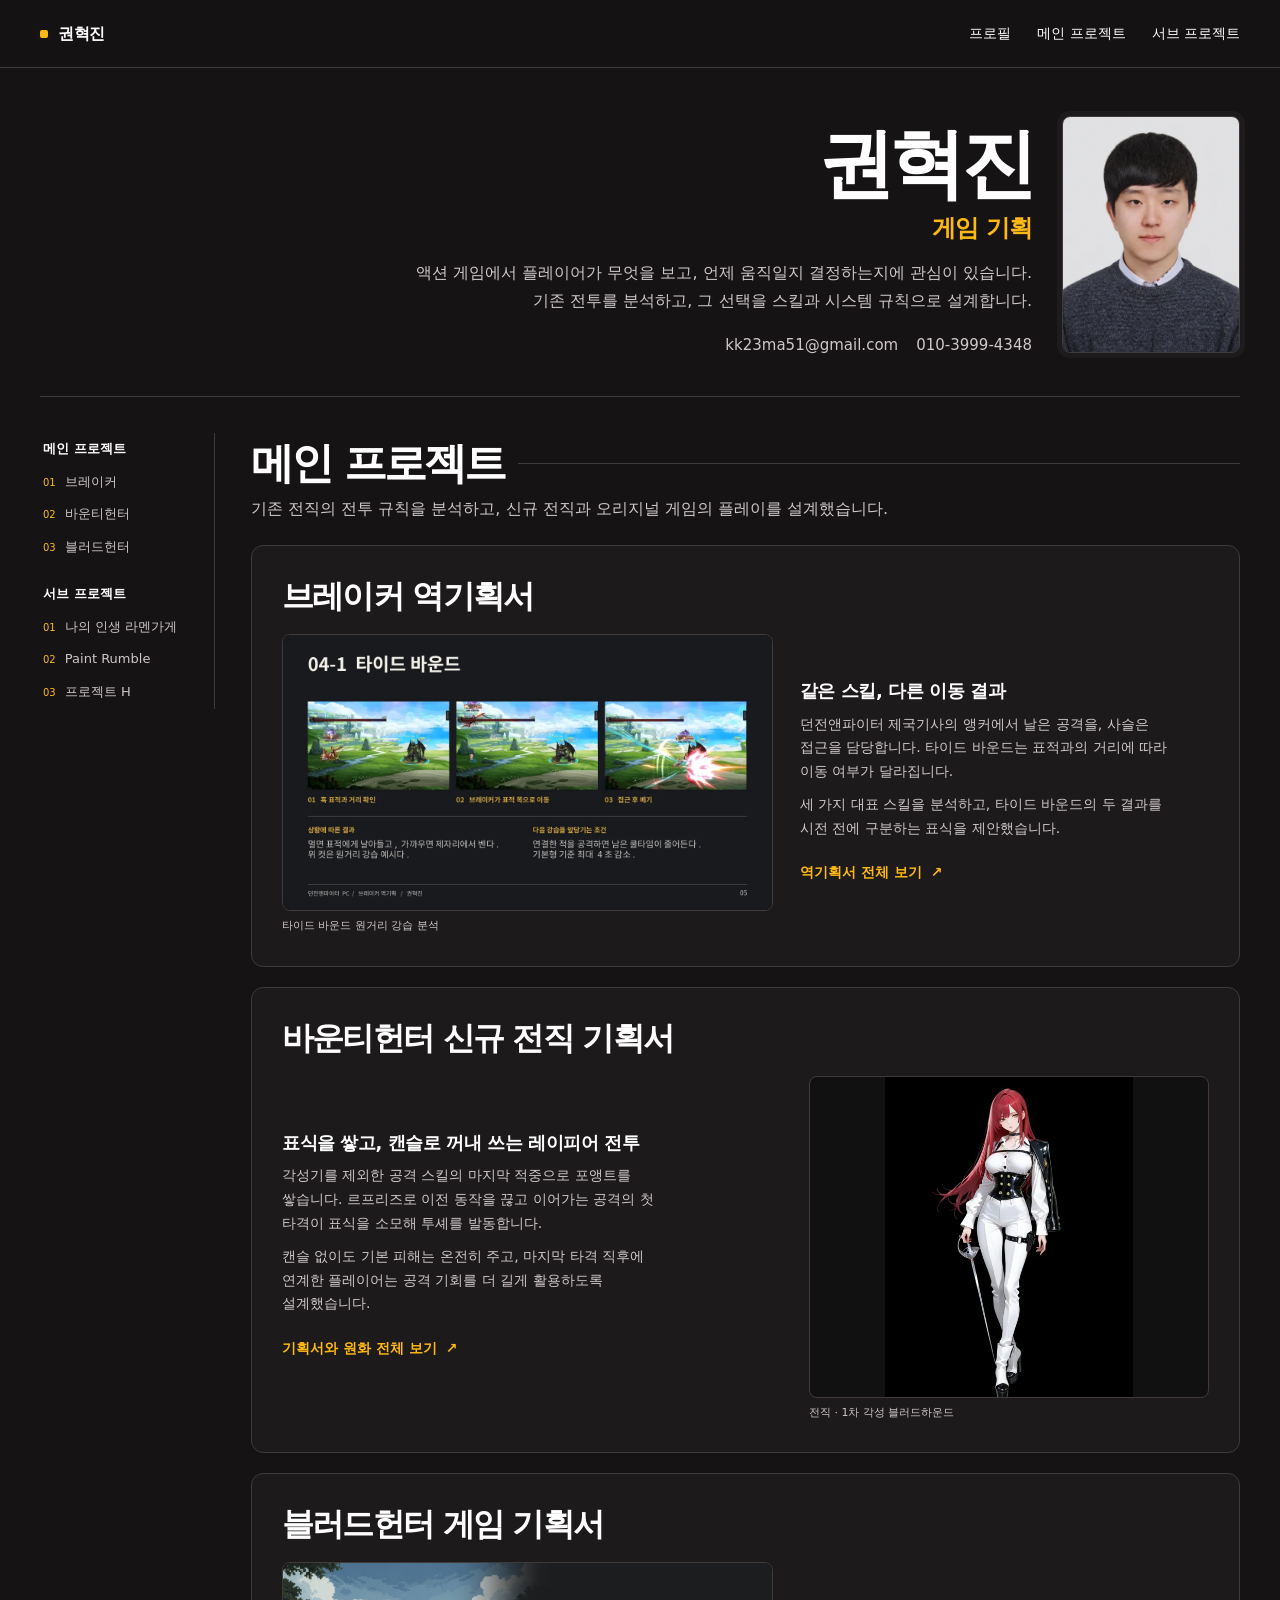
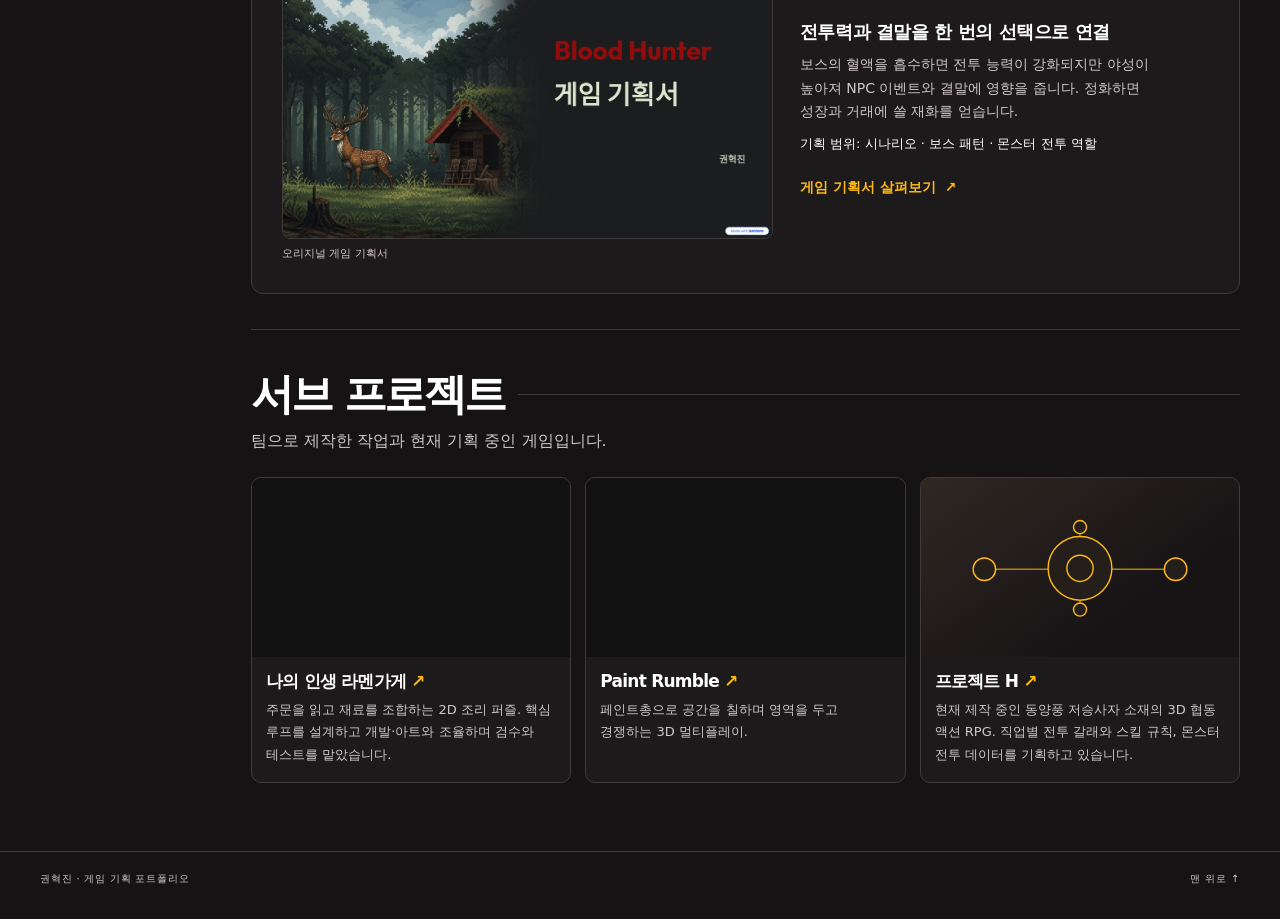
==== index.html @ 1a4e9a55 "Put the profile role under the name and remove tags" ====
<!doctype html>
<html lang="ko">
<head>
<meta charset="utf-8">
<meta name="viewport" content="width=device-width,initial-scale=1">
<meta name="description" content="권혁진 게임 기획 포트폴리오. 던전앤파이터 역기획·신규 전직 기획과 팀 프로젝트를 소개합니다.">
<meta name="color-scheme" content="dark">
<title>권혁진 | 게임 기획 포트폴리오</title>
<link rel="icon" href="assets/favicon.svg?v=yellow-1" type="image/svg+xml">
<link rel="stylesheet" href="assets/style.css?v=neople-dark-2">
<link rel="stylesheet" href="assets/home.css?v=portfolio-6">
<link rel="stylesheet" href="assets/editorial.css?v=1"></head>
<body class="portfolio-home">
<a class="skip" href="#main">본문으로 이동</a>
<header class="home-header">
<a class="home-brand" href="#profile"><span aria-hidden="true"></span>권혁진</a>
<nav aria-label="주 메뉴"><a href="#profile">프로필</a><a href="#projects">메인 프로젝트</a><a href="#team-projects">서브 프로젝트</a></nav>
</header>
<main id="main">
<section class="wrap profile" id="profile" aria-labelledby="profile-title">
  <div class="profile-intro">
    <h1 id="profile-title">권혁진</h1>
    <p class="profile-role">게임 기획</p>
    <p id="approach">액션 게임에서 플레이어가 무엇을 보고, 언제 움직일지 결정하는지에 관심이 있습니다. 기존 전투를 분석하고, 그 선택을 스킬과 시스템 규칙으로 설계합니다.</p>
    <div class="profile-contact" id="contact" aria-label="연락처">
      <a href="mailto:kk23ma51@gmail.com">kk23ma51@gmail.com</a>
      <a href="tel:+821039994348">010-3999-4348</a>
    </div>
  </div>
  <img class="profile-portrait" src="assets/profile-portrait.webp" alt="권혁진 프로필 사진" width="420" height="560" decoding="async">
</section>
<div class="wrap homepage-layout">
  <aside class="home-directory" aria-label="페이지 목차">
    <div class="directory-inner">
      <nav aria-label="프로젝트 바로가기">
        <a class="directory-title" href="#projects">메인 프로젝트</a>
        <a href="#breaker"><span>01</span> 브레이커</a>
        <a href="#bounty-hunter"><span>02</span> 바운티헌터</a>
        <a href="#blood-hunter"><span>03</span> 블러드헌터</a>
        <a class="directory-title" href="#team-projects">서브 프로젝트</a>
        <a href="#ramen"><span>01</span> 나의 인생 라멘가게</a>
        <a href="#paint-rumble"><span>02</span> Paint Rumble</a>
        <a href="#project-h"><span>03</span> 프로젝트 H</a>
      </nav>
    </div>
  </aside>
  <div class="home-content">
    <section id="projects" aria-labelledby="main-project-title">
      <div class="home-section-head">
        <h2 id="main-project-title">메인 프로젝트</h2>
        <p>기존 전직의 전투 규칙을 분석하고, 신규 전직과 오리지널 게임의 플레이를 설계했습니다.</p>
      </div>
      <article id="breaker" class="case-entry">
        <div class="case-top"><div><h3><a href="dnf-breaker.html">브레이커 역기획서</a></h3></div></div>
        <div class="case-layout">
          <figure class="case-visual">
            <a href="dnf-breaker.html#slides"><img src="assets/slides/breaker-05.webp?v=toc-2" alt="타이드 바운드가 원거리 표적에 접근한 뒤 베기까지 이어지는 세 장면" width="1280" height="720" decoding="async" loading="lazy"></a>
            <figcaption>타이드 바운드 원거리 강습 분석</figcaption>
          </figure>
          <div class="case-copy">
            <h4>같은 스킬, 다른 이동 결과</h4>
            <p>던전앤파이터 제국기사의 앵커에서 날은 공격을, 사슬은 접근을 담당합니다. 타이드 바운드는 표적과의 거리에 따라 이동 여부가 달라집니다.</p>
            <p>세 가지 대표 스킬을 분석하고, 타이드 바운드의 두 결과를 시전 전에 구분하는 표식을 제안했습니다.</p>
            <a class="case-link" href="dnf-breaker.html#slides">역기획서 전체 보기 <span aria-hidden="true">↗</span></a>
          </div>
        </div>
      </article>
      <article id="bounty-hunter" class="case-entry case-bounty">
        <div class="case-top"><div><h3><a href="dnf-bounty-hunter.html">바운티헌터 신규 전직 기획서</a></h3></div></div>
        <div class="case-layout">
          <div class="case-copy">
            <h4>표식을 쌓고, 캔슬로 꺼내 쓰는 레이피어 전투</h4>
            <p>각성기를 제외한 공격 스킬의 마지막 적중으로 포앵트를 쌓습니다. 르프리즈로 이전 동작을 끊고 이어가는 공격의 첫 타격이 표식을 소모해 투셰를 발동합니다.</p>
            <p>캔슬 없이도 기본 피해는 온전히 주고, 마지막 타격 직후에 연계한 플레이어는 공격 기회를 더 길게 활용하도록 설계했습니다.</p>
            <a class="case-link" href="dnf-bounty-hunter.html#slides">기획서와 원화 전체 보기 <span aria-hidden="true">↗</span></a>
          </div>
          <figure class="case-visual character-visual">
            <a href="dnf-bounty-hunter.html#slides"><img src="assets/dnf-bounty-hunter-notion.webp" alt="레이피어를 든 바운티헌터 전직·1차 각성 일러스트" width="482" height="620" decoding="async" loading="lazy"></a>
            <figcaption>전직 · 1차 각성 블러드하운드</figcaption>
          </figure>
        </div>
      </article>
      <article id="blood-hunter" class="case-entry">
        <div class="case-top"><div><h3><a href="blood-hunter.html">블러드헌터 게임 기획서</a></h3></div></div>
        <div class="case-layout">
          <figure class="case-visual">
            <a href="blood-hunter.html"><img src="assets/blood-hunter.png" alt="블러드헌터 게임 기획서 원본 표지" width="1920" height="1080" decoding="async" loading="lazy"></a>
            <figcaption>오리지널 게임 기획서</figcaption>
          </figure>
          <div class="case-copy">
            <h4>전투력과 결말을 한 번의 선택으로 연결</h4>
            <p>보스의 혈액을 흡수하면 전투 능력이 강화되지만 야성이 높아져 NPC 이벤트와 결말에 영향을 줍니다. 정화하면 성장과 거래에 쓸 재화를 얻습니다.</p>
            <p class="case-role">기획 범위: 시나리오 · 보스 패턴 · 몬스터 전투 역할</p>
            <a class="case-link" href="blood-hunter.html">게임 기획서 살펴보기 <span aria-hidden="true">↗</span></a>
          </div>
        </div>
      </article>
    </section>
    <section id="team-projects" class="team-section" aria-labelledby="team-project-title">
      <div class="home-section-head">
        <h2 id="team-project-title">서브 프로젝트</h2>
        <p>팀으로 제작한 작업과 현재 기획 중인 게임입니다.</p>
      </div>
      <div class="team-grid">
        <article class="team-card" id="ramen">
          <a class="team-image" href="ramen.html" aria-label="나의 인생 라멘가게 상세 보기"><img src="assets/ramen.png" alt="나의 인생 라멘가게 타이틀 화면" width="1920" height="1080" decoding="async" loading="lazy"></a>
          <div class="team-copy"><h3><a href="ramen.html">나의 인생 라멘가게 <span aria-hidden="true">↗</span></a></h3><p>주문을 읽고 재료를 조합하는 2D 조리 퍼즐. 핵심 루프를 설계하고 개발·아트와 조율하며 검수와 테스트를 맡았습니다.</p></div>
        </article>
        <article class="team-card" id="paint-rumble">
          <a class="team-image" href="multiplayer.html" aria-label="Paint Rumble 상세 보기"><img src="assets/multiplayer.png" alt="Paint Rumble 타이틀 화면" width="1919" height="1079" decoding="async" loading="lazy"></a>
          <div class="team-copy"><h3><a href="multiplayer.html">Paint Rumble <span aria-hidden="true">↗</span></a></h3><p>페인트총으로 공간을 칠하며 영역을 두고 경쟁하는 3D 멀티플레이.</p></div>
        </article>
        <article class="team-card" id="project-h">
          <a class="team-image text-cover h-cover" href="project-h.html" aria-label="프로젝트 H 전투 기획 보기"><svg viewBox="0 0 320 180" role="presentation" aria-hidden="true"><path d="M58 92H262M160 47V135"/><circle cx="160" cy="91" r="34"/><circle cx="160" cy="91" r="14"/><circle cx="58" cy="92" r="12"/><circle cx="262" cy="92" r="12"/><circle cx="160" cy="47" r="7"/><circle cx="160" cy="135" r="7"/></svg></a>
          <div class="team-copy"><h3><a href="project-h.html">프로젝트 H <span aria-hidden="true">↗</span></a></h3><p>현재 제작 중인 동양풍 저승사자 소재의 3D 협동 액션 RPG. 직업별 전투 갈래와 스킬 규칙, 몬스터 전투 데이터를 기획하고 있습니다.</p></div>
        </article>
      </div>
    </section>
  </div>
</div>
</main>
<footer class="home-footer"><a href="#profile">권혁진 · 게임 기획 포트폴리오</a><a href="#profile">맨 위로 ↑</a></footer>
</body>
</html>
---- assets/style.css ----
@charset "UTF-8";
:root{color-scheme:dark;--bg:#231f20;--panel:#302b2c;--line:#554d4e;--text:#ffffff;--muted:#d0c8ca;--accent:#fdb813;--highlight:#fdb813;--accent-hover:#ffcd45;--on-accent:#231f20;--accent-surface:#382f20;--control-line:#8f8184}*{box-sizing:border-box}html{scroll-behavior:smooth;scroll-padding-top:100px}body{margin:0;background:var(--bg);color:var(--text);font-family:"Pretendard","Noto Sans KR","Malgun Gothic",system-ui,sans-serif;line-height:1.75;word-break:keep-all}a{color:inherit;text-decoration:none}button,select{font:inherit}a,select{touch-action:manipulation}a:focus-visible,select:focus-visible{outline:2px solid var(--accent);outline-offset:6px}::selection{background:var(--highlight);color:var(--on-accent)}.wrap{width:min(1240px,calc(100% - 100px));margin:auto}header{height:92px;border-bottom:1px solid var(--line);display:flex;align-items:center;justify-content:space-between;padding:0 50px;background:#231f20f5;position:sticky;top:0;z-index:10}.brand{font-size:26px;font-weight:900;letter-spacing:-3px;display:flex;align-items:center;gap:4px}.brand span{color:var(--accent)}.brand i{width:6px;height:6px;border-radius:50%;background:var(--accent);margin:12px 0 0 5px}nav{display:flex;gap:34px;font-size:14px}nav a:hover,.back:hover{color:var(--accent)}.edition,.eyebrow,.small,.hero-line{font-size:11px;letter-spacing:1.4px}.edition{color:var(--muted)}.eyebrow{color:var(--accent);font-weight:600}.small{color:var(--muted);letter-spacing:.4px}.hero{padding-top:63px}.hero-top{display:flex;justify-content:space-between;align-items:center}.dot{display:inline-block;width:7px;height:7px;background:var(--highlight);border-radius:50%;margin-right:10px}h1,h2,h3,p{margin-top:0}h1{font-size:clamp(42px,5.5vw,78px);line-height:1.27;letter-spacing:-4px;font-weight:750;margin:52px 0 34px}h1 span{color:var(--highlight)}.hero-bottom{display:flex;justify-content:space-between;align-items:center;padding-bottom:65px}.hero-bottom p{font-size:17px;color:var(--muted);margin:0}.button{display:inline-flex;gap:40px;align-items:center;padding:15px 23px;background:var(--highlight);color:var(--on-accent);border:1px solid var(--accent);font-size:14px;font-weight:700}.button:hover{background:var(--accent-hover)}.hero-line{border-top:1px solid var(--line);display:flex;justify-content:space-between;padding:18px 0;color:var(--muted);font-size:10px}.section{padding-top:95px;padding-bottom:95px}.section-head{display:flex;justify-content:space-between;align-items:end;margin-bottom:35px}.section-head h2{margin:10px 0 0}h2{font-size:34px;line-height:1.4;letter-spacing:-1.3px;margin:12px 0 30px}.count{font-size:13px;color:var(--accent);margin-left:15px;vertical-align:top;line-height:2.8;letter-spacing:0}.section-head p{font-size:13px;color:var(--muted);margin-bottom:4px}.projects{display:grid;grid-template-columns:repeat(3,1fr);gap:24px}.project{min-width:0}.art{aspect-ratio:1.4;position:relative;overflow:hidden;background:#231f20;isolation:isolate;border:1px solid #ffffff18;--tone:var(--highlight)}.art.amber{--tone:var(--highlight);background:#231f20}.art.blue{--tone:var(--highlight);background:#231f20}.art.mint{--tone:var(--highlight);background:#231f20}.art-grid{position:absolute;inset:0;background-image:linear-gradient(#ffffff08 1px,transparent 1px),linear-gradient(90deg,#ffffff08 1px,transparent 1px);background-size:32px 32px;mask-image:linear-gradient(transparent,#000)}.orbit{position:absolute;border:1px solid var(--tone);width:52%;aspect-ratio:1;left:24%;top:8%;transform:rotate(45deg);opacity:.45}.o2{transform:rotate(15deg);width:40%;left:30%;top:16%;border-radius:50%}.core{position:absolute;inset:1% 0 0;display:flex;align-items:center;justify-content:center;font-size:100px;font-family:Georgia,serif;color:var(--tone);text-shadow:0 0 60px var(--tone);padding-bottom:35px}.art.amber .orbit{border-radius:50%;transform:rotateX(50deg)}.art-label{position:absolute;bottom:37px;left:24px;font-size:12px;letter-spacing:2px;font-weight:700}.art-note{position:absolute;bottom:17px;left:24px;font-size:9px;letter-spacing:.3px;color:#d6d2cd}.project-copy{padding:23px 0 0}.project-copy .eyebrow{font-size:10px;color:var(--muted)}h3{font-size:21px;line-height:1.5;letter-spacing:-.5px}.project h3{display:flex;justify-content:space-between;margin:9px 0 12px}.project h3 span{color:var(--accent);transition:transform .2s}.project:hover h3 span{transform:translate(3px,-3px)}.project:hover .art{border-color:#fdb81377}.project p{font-size:14px;line-height:1.8;color:var(--muted);margin-bottom:18px}.tags{font-size:11px;color:var(--muted);letter-spacing:.5px}.secondary-work{display:flex;justify-content:space-between;align-items:center;margin-top:45px;border-top:1px solid var(--line);border-bottom:1px solid var(--line);padding:30px 0}.secondary-work .eyebrow{font-size:10px;color:var(--muted)}.secondary-work h3{margin:7px 0}.secondary-work h3 span{font-size:12px;font-weight:400;color:var(--muted);margin-left:15px}.secondary-work p{font-size:13px;color:var(--muted);margin:0}.big-arrow{font-size:32px;color:var(--accent)}.approach{background:var(--panel);border-block:1px solid var(--line)}.approach h2{font-size:38px;margin-top:20px}.steps{display:grid;grid-template-columns:repeat(3,1fr);gap:50px;margin-top:50px}.steps b{font-size:12px;color:var(--accent)}.steps h3{margin:17px 0 13px}.steps p{font-size:14px;color:var(--muted)}.note{border-left:2px solid var(--highlight);background:var(--accent-surface);padding:17px 20px;font-size:12px;color:var(--text);margin-top:30px}.contact{display:grid;grid-template-columns:1fr 1fr;gap:50px;align-items:center}.contact h2{margin-bottom:0}.contact h3{font-size:clamp(28px,3vw,32px);line-height:1.3;margin-bottom:12px}.contact p{font-size:clamp(18px,2vw,20px);line-height:1.65;overflow-wrap:anywhere}.muted{color:var(--muted)}#contact-links{display:flex;gap:20px;color:var(--accent);font-size:14px;margin-top:25px}.contact .small{margin-top:15px;font-size:11px}footer{border-top:1px solid var(--line);padding:30px 50px;display:flex;justify-content:space-between;gap:20px;color:var(--muted);font-size:10px;letter-spacing:.8px}.skip{position:absolute;left:20px;top:-100px;padding:10px;background:var(--highlight);color:var(--on-accent);z-index:100}.skip:focus{top:12px}.detail-hero{padding-top:35px}.back{font-size:12px;display:inline-block;margin-bottom:50px;color:var(--muted)}.detail-hero h1{margin:18px 0;font-size:clamp(36px,5vw,64px)}.lead{font-size:19px;color:var(--muted);max-width:800px}.detail-hero>.art{margin-top:38px;aspect-ratio:3.6}.detail-hero .core{font-size:150px}.detail-hero .orbit{width:20%;left:40%;top:0}.detail-hero .o2{width:15%;left:42.5%;top:9%}.facts{display:grid;grid-template-columns:repeat(4,1fr);gap:20px;padding:27px 0;border-bottom:1px solid var(--line);margin:0}.facts dt{font-size:11px;color:var(--muted)}.facts dd{margin:9px 0 0;font-size:12px}.detail-layout{display:grid;grid-template-columns:190px 1fr;gap:65px;padding-top:65px;padding-bottom:100px}aside{position:sticky;top:125px;align-self:start;display:flex;flex-direction:column;font-size:12px;gap:16px;border-left:1px solid var(--line);padding-left:18px}aside a:hover{color:var(--accent)}.detail-content{min-width:0}.detail-content>section{margin-bottom:65px}.detail-content p{color:var(--muted);font-size:15px}.detail-content h2{font-size:29px}.design-item{border-top:1px solid var(--line);padding:22px 0 8px}.design-item h3{font-size:18px}.panel{border:1px solid var(--line);background:var(--panel);padding:30px}.panel h3{font-size:17px}.flow{list-style:none;padding:0;display:grid;grid-template-columns:repeat(3,1fr);gap:10px;counter-reset:flow}.flow li{counter-increment:flow;background:var(--panel);border:1px solid var(--line);padding:14px;font-size:12px}.flow li:before{content:counter(flow,decimal-leading-zero) ' → ';color:var(--accent)}.detail-content .small{font-size:11px}.status{font-size:12px!important;border-top:1px solid var(--line);padding-top:16px;color:var(--accent)!important}.media-slot{aspect-ratio:16/8;border:1px dashed var(--control-line);background:var(--panel);display:flex;flex-direction:column;align-items:center;justify-content:center;text-align:center;padding:20px;overflow:hidden}.media-slot>span{font-size:30px;color:var(--accent)}.media-slot h3{margin:5px 0;font-size:16px}.media-slot p{font-size:12px}.media-slot img{width:100%;height:100%;object-fit:contain}.media-slot:has(img){padding:0}.resources{display:grid;gap:10px;margin-top:18px}.resources a,.resource-empty{border:1px solid var(--line);padding:16px;font-size:13px}.resources a{color:var(--accent)}.resource-empty{color:var(--muted)}.demo select{display:block;margin-top:10px;padding:10px 20px;background:var(--panel);color:var(--text);border:1px solid var(--control-line);border-radius:0}.demo label{font-size:12px}.demo-result{margin:20px 0;padding:20px;border:1px solid var(--control-line);color:var(--accent);font-size:20px;font-weight:600}section[id]{scroll-margin-top:20px}
@media(min-width:1600px){.hero{padding-top:80px}.hero-bottom{padding-bottom:85px}}
@media(max-width:900px){.wrap{width:calc(100% - 48px)}header{padding:0 24px;height:76px}.edition{display:none}nav{gap:22px}.hero{padding-top:40px}.hero-top>.small{display:none}h1{letter-spacing:-2.8px}.projects{gap:18px}.project h3{font-size:18px}.art-note{font-size:8px;left:14px}.art-label{left:14px;font-size:10px}.steps{gap:25px}.detail-layout{grid-template-columns:140px 1fr;gap:30px}.facts{grid-template-columns:repeat(2,1fr)}footer{padding:25px 24px}}
@media(max-width:640px){.wrap{width:calc(100% - 40px)}header{height:68px;padding:0 20px}.brand{font-size:23px}nav{gap:17px;font-size:11px}.hero{padding-top:34px}.hero .eyebrow{font-size:10px;letter-spacing:1px}h1{font-size:40px;letter-spacing:-2.4px;margin-top:38px;line-height:1.4}.hero-bottom{display:block;padding-bottom:40px}.hero-bottom p{font-size:14px}.hero-bottom .button{margin-top:26px}.hero-line{font-size:8px;letter-spacing:.5px}.hero-line span:first-child{max-width:50%}.section{padding-block:62px}h2{font-size:28px}.section-head{align-items:start}.section-head p{display:none}.projects{grid-template-columns:1fr;gap:38px}.art{aspect-ratio:1.65}.project-copy{padding-top:17px}.project h3{font-size:23px}.art-note{font-size:9px;left:24px}.art-label{left:24px;font-size:12px}.project p{max-width:95%}.secondary-work{margin-top:38px;padding:24px 0}.secondary-work h3 span{margin-left:8px;font-size:10px}.secondary-work p{font-size:11px}.approach h2{font-size:30px}.steps{grid-template-columns:1fr;gap:18px;margin-top:32px}.steps article{border-top:1px solid var(--line);padding-top:20px}.steps h3{margin:8px 0}.contact{grid-template-columns:1fr;gap:35px}.contact h2 br{display:none}footer{flex-wrap:wrap;font-size:9px}footer>span{display:none}.back{margin-bottom:32px}.detail-hero h1{font-size:34px;letter-spacing:-1.7px}.lead{font-size:16px}.detail-hero>.art{aspect-ratio:1.8}.detail-hero .orbit{width:45%;left:27.5%;top:8%}.detail-hero .o2{width:35%;left:32.5%;top:16%}.detail-hero .core{font-size:105px}.facts{gap:24px 16px}.facts dd{font-size:11px}.detail-layout{display:block;padding-top:25px}.detail-layout aside{position:static;flex-direction:row;flex-wrap:wrap;font-size:11px;gap:16px;padding:15px 0;border-left:0;border-bottom:1px solid var(--line);margin-bottom:38px}.detail-content h2{font-size:25px}.panel{padding:22px}.flow{grid-template-columns:repeat(2,1fr)}.detail-content p{font-size:14px}.detail-content>section{margin-bottom:45px}.media-slot{aspect-ratio:1.8}.demo-result{font-size:17px;padding:15px}}
@media(prefers-reduced-motion:reduce){html{scroll-behavior:auto}*{transition:none!important}}

/* 제공된 원본 비율을 유지해 표지와 타이틀 문구를 모두 표시합니다. */
.art.project-image,.detail-hero>.art.project-image{aspect-ratio:16/9;background:var(--panel)}
.project-image img{display:block;width:100%;height:100%;object-fit:contain}
.process-grid{display:grid;grid-template-columns:repeat(3,1fr);gap:20px;margin:28px 0}.process-grid article{border-top:1px solid var(--line);padding:20px 0}.process-grid b{color:var(--accent);font-size:10px;letter-spacing:1px}.process-grid h3{font-size:18px;margin:12px 0}.process-grid p{font-size:13px}.facts dd{overflow-wrap:anywhere}@media(max-width:900px){.process-grid{grid-template-columns:1fr;gap:0}}
.evidence-gallery{display:grid;gap:30px;margin:30px 0}.evidence-card{margin:0;border:1px solid var(--line);background:var(--panel);overflow:hidden}.evidence-image{display:block;background:var(--bg);line-height:0}.evidence-image img{display:block;width:100%;height:auto;max-height:640px;object-fit:contain}.evidence-card figcaption{padding:24px 28px}.evidence-card h3{font-size:20px;margin:10px 0}.evidence-card p{margin-bottom:12px}.image-open{color:var(--accent);font-size:12px}.table-scroll{overflow-x:auto}.ux-table{width:100%;border-collapse:collapse;font-size:13px;text-align:left}.ux-table th,.ux-table td{padding:14px 12px;border-bottom:1px solid var(--line);vertical-align:top}.ux-table th{color:var(--accent);font-weight:600}.ux-table td{color:var(--muted)}.ux-table th:first-child{min-width:95px}.ux-table th:nth-child(2){min-width:170px}.ux-table th:nth-child(3){min-width:180px}@media(max-width:640px){.evidence-card figcaption{padding:20px}.evidence-card h3{font-size:18px}.ux-table{font-size:12px}}

/* Match thumbnail borders to the neutral shell and use branded yellow on hover. */
.art{border-color:var(--line)}.project:hover .art{border-color:var(--highlight)}
---- assets/home.css ----
@charset "UTF-8";
.portfolio-home { --bg:#151314; --home-raised:#1d1a1b; --line:#413a3b; --muted:#cfc7c9; background:var(--bg); }
.home-header {height:68px; padding-inline:max(30px,calc((100% - 1200px)/2)); background:#151314f7; gap:24px}
.home-header nav {gap:26px}
.home-brand {display:inline-flex; align-items:center; gap:10px; white-space:nowrap; font-weight:800; letter-spacing:-.03em}
.home-brand span {height:8px; width:8px; background:var(--accent); border-radius:2px}
.portfolio-home .wrap {width:min(1200px,calc(100% - 64px))}
.portfolio-home [id] {scroll-margin-top:8px}
.profile {display:grid; grid-template-columns:minmax(0,1fr) auto; align-items:center; gap:30px; padding-block:43px 38px; border-bottom:1px solid var(--line)}
.profile h1 {display:flex; flex-wrap:wrap; align-items:baseline; gap:10px 22px; margin:10px 0 17px; font-size:clamp(45px,6vw,76px); letter-spacing:-.06em; line-height:1.12}
.profile p {max-width:630px; margin:0 0 17px; font-size:16px; color:var(--muted)}
.profile-contact {display:flex; flex-wrap:wrap; column-gap:18px; row-gap:3px; margin-top:17px; color:var(--muted)}
.profile-portrait {display:block; width:clamp(114px,15vw,178px); height:auto; justify-self:end; object-fit:cover; aspect-ratio:3/4; border:1px solid var(--line); border-radius:8px}
.profile-contact a {font-size:15px; overflow-wrap:anywhere}
.profile-contact a:hover {color:var(--accent)}
.homepage-layout {display:grid; grid-template-columns:175px minmax(0,1fr); gap:36px; padding-block:36px 68px}
.directory-inner {position:sticky; top:93px; border-right:1px solid var(--line); padding-right:13px}
.home-directory nav {display:grid; gap:0; font-size:13px}
.home-directory nav a {padding:5px 3px; color:var(--muted)}
.home-directory nav a:hover,.home-directory nav a:focus-visible {color:var(--accent)}
.home-directory nav span {color:var(--accent); font-size:10px; padding-right:5px}
.home-directory nav .directory-title {color:var(--text); font-weight:750}
.home-directory nav .directory-title:not(:first-child) {margin-top:14px}
.home-section-head {margin-bottom:22px}
.home-section-head h2 {margin:3px 0 5px; font-size:clamp(28px,3.5vw,43px); line-height:1.27; letter-spacing:-.065em}
.home-section-head p {margin:0; color:var(--muted)}
.case-entry {margin-bottom:16px; padding:clamp(17px,2.4vw,26px); border:1px solid var(--line); border-radius:12px; background:var(--home-raised)}
.case-top h3 {margin:5px 0 14px; font-size:clamp(23px,2.8vw,32px); line-height:1.25; letter-spacing:-.055em}
.case-layout {display:grid; grid-template-columns:minmax(0,1.2fr) minmax(0,1fr); gap:clamp(15px,2.5vw,27px); align-items:center}
.case-visual {margin:0; min-width:0}
.case-visual a {display:block; background:#121112; border:1px solid var(--line); border-radius:8px; overflow:hidden}
.case-visual a:hover {border-color:var(--accent)}
.case-visual img {display:block; width:100%; height:auto; aspect-ratio:16/9; object-fit:contain}
.case-visual figcaption {font-size:11px; color:var(--muted); padding-top:5px}
.case-bounty .case-layout {grid-template-columns:minmax(0,1.25fr) minmax(0,1fr)}
.character-visual img {height:235px; aspect-ratio:auto}
.case-copy h4 {margin:0 0 8px; font-size:18px; line-height:1.45; letter-spacing:-.025em}
.case-copy p {margin:0 0 9px; color:var(--muted); font-size:14px}
.case-copy .case-role {font-size:13px; color:var(--text)}
.case-link {display:inline-flex; gap:9px; padding:7px 0 3px; color:var(--accent); font-size:14px; font-weight:750}
.case-link:hover {text-decoration:underline; text-underline-offset:4px}
.team-section {border-top:1px solid var(--line); margin-top:35px; padding-top:34px}
.team-grid {display:grid; grid-template-columns:repeat(3,minmax(0,1fr)); gap:14px}
.team-card {border:1px solid var(--line); border-radius:10px; background:var(--home-raised); min-width:0}
.team-image {display:block; aspect-ratio:16/9; overflow:hidden; background:#121112; border-radius:9px 9px 0 0}
.team-image img {display:block; width:100%; height:100%; object-fit:cover}
.team-copy {padding:13px 14px 15px}
.team-copy h3 {margin:4px 0 6px; font-size:17px; line-height:1.35; letter-spacing:-.045em}
.team-copy h3 a:hover,.team-copy h3 span {color:var(--accent)}
.team-copy p {margin:0; font-size:13px; color:var(--muted)}
.text-cover {display:grid; place-content:center; gap:2px; text-align:center; background:linear-gradient(145deg,#302722,#171416 70%)}
.text-cover strong {line-height:1.1; font-size:clamp(20px,3vw,36px); letter-spacing:.04em}
.home-footer {height:auto; min-height:68px; padding:18px max(30px,calc((100% - 1200px)/2)); gap:16px}
@media(max-width:880px){.homepage-layout{grid-template-columns:1fr;gap:18px}.home-directory{display:none}}
@media(max-width:620px){.home-header{height:57px;padding-inline:15px;gap:10px}.home-header nav{gap:10px;white-space:nowrap;font-size:12px}.portfolio-home .wrap{width:calc(100% - 32px)}.profile{gap:14px;padding-block:28px 24px}.profile h1{font-size:clamp(31px,8vw,45px);gap:3px 12px}.profile p{font-size:14px}.profile-contact{margin-top:13px;column-gap:12px}.profile-contact a{font-size:13px}.profile-portrait{width:clamp(80px,23vw,114px);align-self:start;margin-top:7px}.homepage-layout{padding-block:27px 36px}.case-layout,.case-bounty .case-layout{grid-template-columns:1fr;gap:12px}.case-bounty figure{grid-row:1}.character-visual img{height:205px}.team-grid{grid-template-columns:1fr}.team-card{display:grid;grid-template-columns:minmax(0,120px) minmax(0,1fr);align-items:stretch}.team-image{height:100%;min-height:100px;aspect-ratio:auto;border-radius:9px 0 0 9px}.team-copy{padding:10px 12px}.home-footer{padding-inline:16px}}
@media(max-width:340px){.home-brand{font-size:13px;gap:5px}.home-header nav{gap:7px}.team-card{grid-template-columns:90px minmax(0,1fr)}.text-cover strong{font-size:15px}}
@media(prefers-reduced-motion:reduce){html:has(.portfolio-home){scroll-behavior:auto}}

.home-directory{position:static;align-self:stretch;display:block;border-left:0;padding-left:0}
@media(max-width:880px){.home-directory{display:none}}

/* Keep all profile information aligned against the portrait. */
.profile-intro {min-width:0;text-align:right}
.profile-intro h1 {display:block;margin-bottom:6px}
.profile-intro .profile-role {margin:0 0 14px auto;color:var(--accent);font-size:clamp(16px,2.2vw,24px);font-weight:620;line-height:1.35;letter-spacing:-.035em}
.profile-intro .profile-contact {justify-content:flex-end}
.profile-intro p {margin-inline-start:auto}
---- assets/editorial.css ----
@charset "UTF-8";
.profile-actions{display:flex;flex-wrap:wrap;gap:6px 18px;margin-top:19px}
.profile-actions a{display:inline-flex;align-items:center;min-height:38px;font-size:14px;font-weight:700}
.profile-actions a:first-child{color:var(--accent)}
.profile-actions a:hover,.case-top h3 a:hover{text-decoration:underline;text-underline-offset:5px}
.portfolio-home .profile{position:relative}
.portfolio-home .profile-portrait{box-shadow:0 0 0 5px #ffffff09}
.portfolio-home .home-section-head h2{display:flex;align-items:center;gap:14px}
.portfolio-home .home-section-head h2:after{content:"";flex:1;height:1px;background:var(--line)}
.portfolio-home .case-entry{padding:clamp(16px,3vw,30px);margin-bottom:20px}
.portfolio-home .case-top h3{margin:0 0 18px}
.portfolio-home .case-copy p{max-width:43ch;line-height:1.7}
.portfolio-home .case-link{min-height:42px;align-items:center}
.portfolio-home .character-visual img{height:clamp(205px,26vw,320px)}
.portfolio-home .team-copy h3{margin-top:0}
.h-cover svg{width:100%;height:100%;display:block;fill:#241f1b;stroke:#fdb813;stroke-width:1.5}
.h-cover svg path{opacity:.65}
.h-cover:hover svg{fill:#3b2e18}
.case-page{--bg:#151314;--panel:#1f1c1d;--line:#443c3d;--muted:#cdc5c7}
.case-page header{height:64px;background:#151314fa;padding-inline:max(28px,calc((100% - 1200px)/2));gap:12px}
.case-brand{font-weight:800;white-space:nowrap}
.case-brand:before{display:inline-block;content:"";width:7px;height:7px;background:var(--accent);margin-right:10px;border-radius:2px;vertical-align:2px}
.case-page .wrap{width:min(1200px,calc(100% - 56px))}
.case-page .detail-hero{padding-top:26px}
.case-page .back{margin-bottom:18px;padding-block:6px}
.case-page .detail-hero h1{max-width:22ch;margin:0 0 14px;line-height:1.14;font-size:clamp(33px,5.3vw,64px);letter-spacing:-.058em}
.case-page .lead{max-width:62ch;font-size:clamp(15px,1.65vw,19px);margin-bottom:22px;line-height:1.65}
.case-page .facts{gap:14px;border:1px solid var(--line);border-radius:12px;padding:18px 20px;background:var(--panel)}
.case-page .facts dt{font-size:12px}
.case-page .facts dd{font-size:14px;font-weight:700;margin-top:3px}
.case-page .detail-hero>.project-image{margin-bottom:20px;margin-top:22px;border-radius:12px;background:var(--panel);aspect-ratio:2.5}
.case-page .detail-hero>.project-image img{object-fit:contain}
.case-page .detail-layout{gap:clamp(25px,5vw,66px);padding-top:40px}
.case-page .detail-layout aside{top:83px}
.case-page .detail-content>section{border-top:1px solid var(--line);padding-top:24px}
.case-page .detail-content h2{margin:0 0 16px}
.case-page .detail-content>section p{max-width:72ch}
.case-page .detail-content details{border:1px solid var(--line);border-radius:10px;padding:14px 18px;background:var(--panel);margin-top:20px}
.case-page summary{cursor:pointer;font-weight:700}
.case-page summary:hover{color:var(--accent)}
.case-page .decision-grid{display:grid;grid-template-columns:repeat(3,minmax(0,1fr));gap:1px;background:var(--line);padding:1px;border-radius:12px;overflow:hidden;margin:14px 0 22px}
.case-page .decision-grid>div{background:var(--panel);padding:18px 20px}
.case-page .decision-grid dt{font-size:16px;font-weight:750;margin:0 0 6px;color:var(--accent)}
.case-page .decision-grid dd{margin:0;font-size:14px;color:var(--muted);line-height:1.7}
.case-summary{margin-top:30px}
.case-summary h2,.case-page .detail-content .decision-section h2{font-size:clamp(20px,3vw,28px);margin:0 0 10px}
.case-page .decision-section{margin:0}
.case-page .evidence-gallery,.case-page .process-grid{gap:16px}
.case-page .evidence-card,.case-page .panel,.case-page .deck-viewer{border-radius:12px;overflow:hidden}
.case-page .evidence-card figcaption{padding:18px 20px}
.case-page .evidence-card h3{margin:0 0 8px}
.case-page .resources a:hover,.case-page .image-open:hover{text-decoration:underline;text-underline-offset:4px}
.case-page .resources a,.case-page .button{border-radius:7px}
.case-page .table-scroll{max-width:100%}
.h-flow{list-style:none;padding:0;display:grid;grid-template-columns:repeat(4,minmax(0,1fr));gap:10px;counter-reset:stage;margin:24px 0}
.h-flow li{counter-increment:stage;padding:15px 12px;border:1px solid var(--line);border-radius:8px;background:var(--panel);position:relative}
.h-flow li:before{content:counter(stage,decimal-leading-zero);display:block;color:var(--accent);font:700 13px system-ui;margin-bottom:10px}
.h-flow li strong{font-size:15px;display:block;margin-bottom:4px}.h-flow li span{color:var(--muted);font-size:13px}
@media(max-width:750px){
.case-page .decision-grid{grid-template-columns:1fr}
.case-page .decision-grid>div{padding:14px 16px}
.case-page .detail-hero>.project-image{aspect-ratio:16/9}
}
@media(max-width:640px){
.profile-actions{gap:0 10px;margin-top:12px}.profile-actions a{font-size:12px}
.case-page header{height:58px;padding-inline:16px}.case-page header nav{gap:10px}
.case-page .wrap{width:calc(100% - 32px)}
.case-page .detail-layout{padding-top:21px;padding-bottom:50px}
.case-page .detail-layout aside{margin-bottom:24px;gap:10px 14px}
.case-page .facts{padding:12px;gap:12px}
.case-page .facts dd{font-size:12px}
.case-page .detail-content>section{padding-top:16px}
.case-page .evidence-card figcaption{padding:14px}
.h-flow{grid-template-columns:repeat(2,minmax(0,1fr))}
}
.case-page .detail-actions{margin-top:16px}
.case-page .detail-actions .button{padding:10px 16px}
.case-page .deck-viewer{overflow:visible;padding-bottom:28px}
.case-page .deck-slide figure>a{border-radius:10px;overflow:hidden}
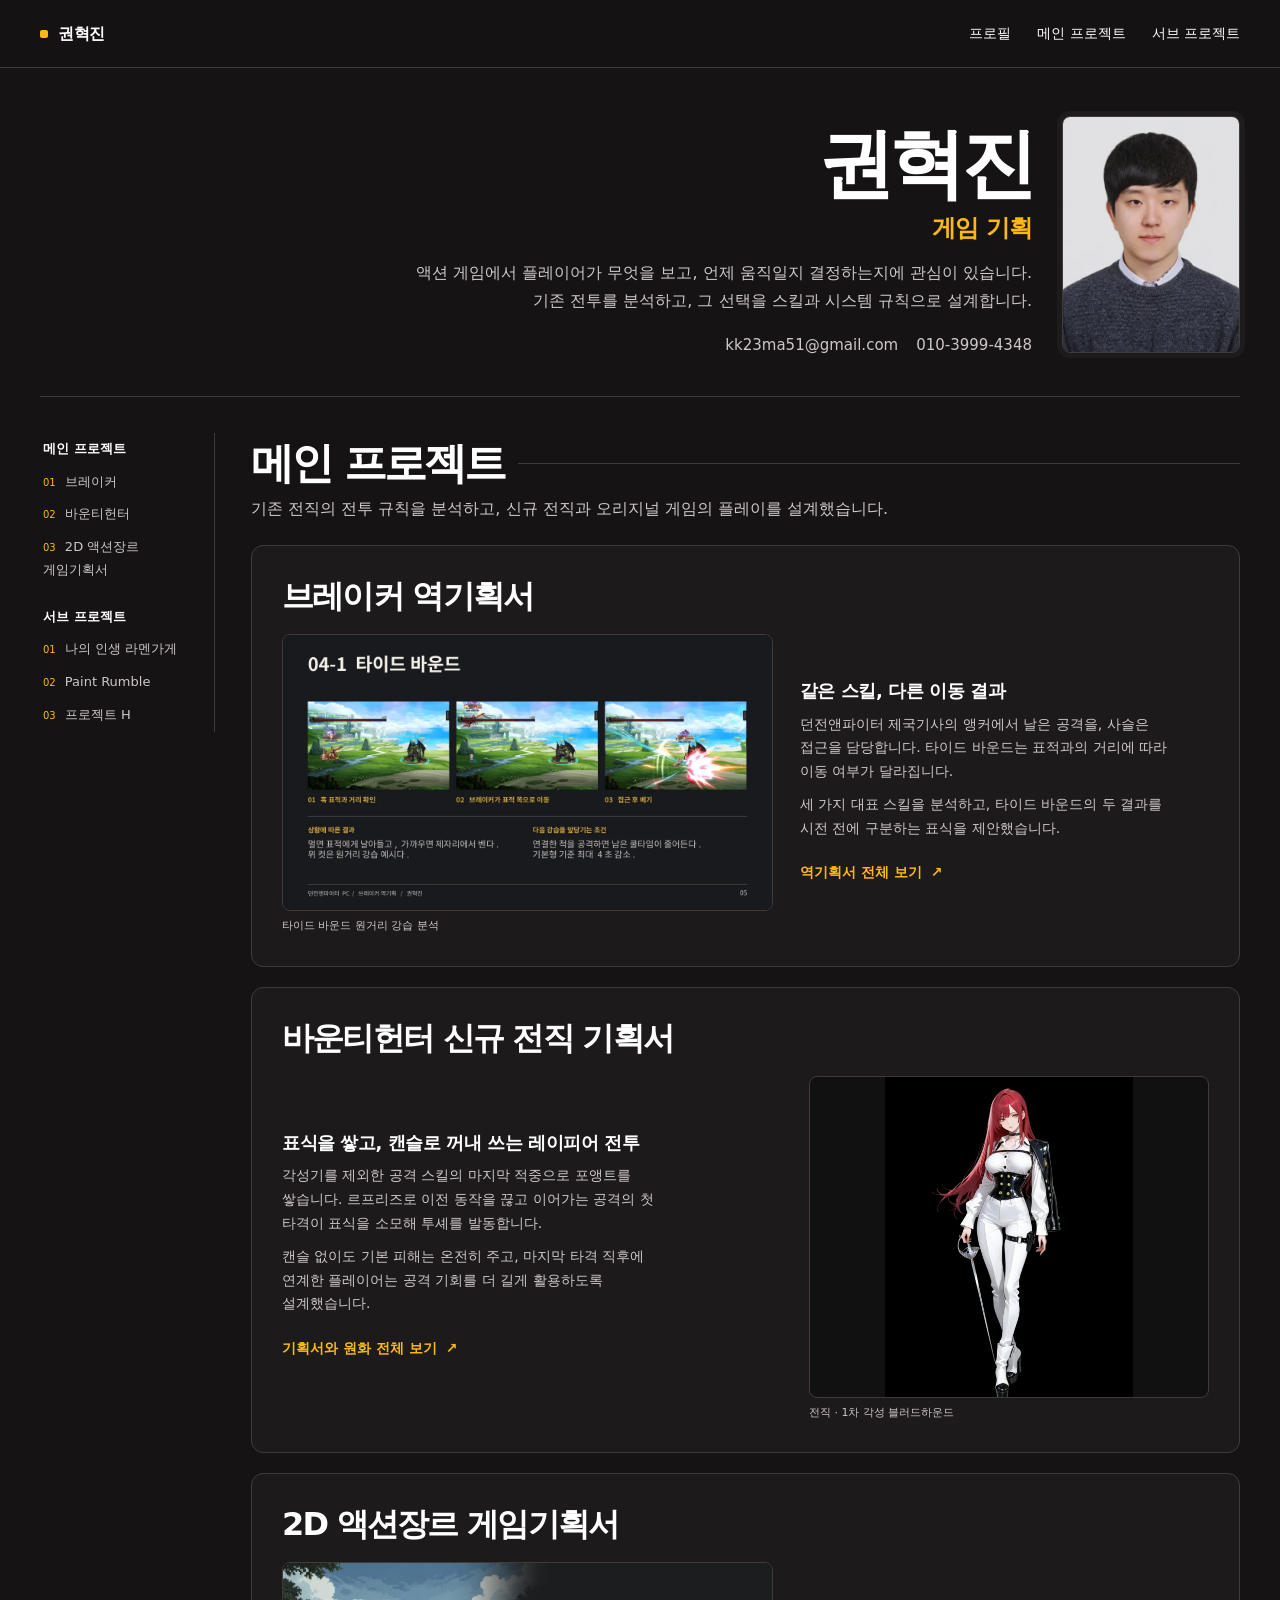
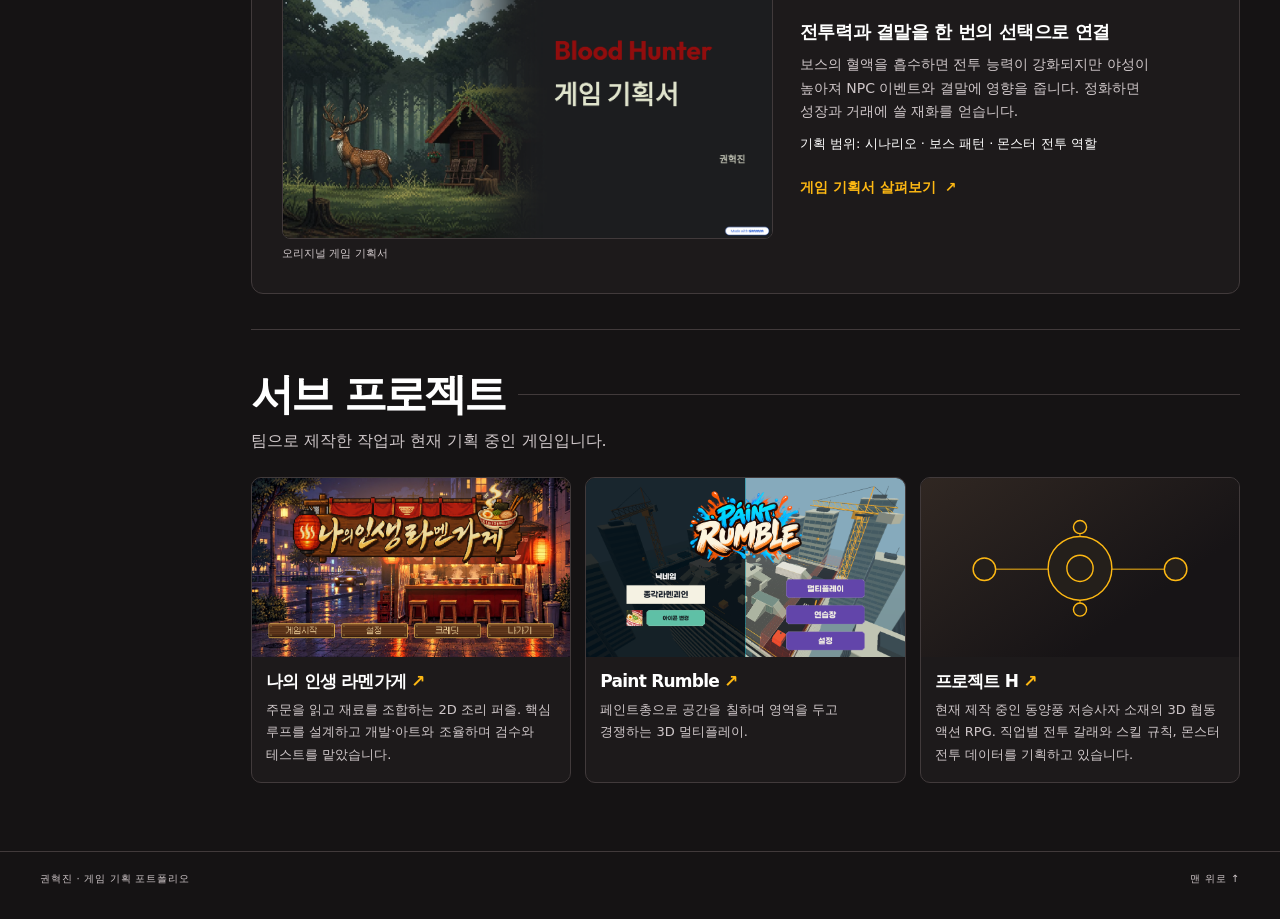
==== commit 16fc95f2: "Rename the 2D action game design project on the homepage" ====
--- a/index.html
+++ b/index.html
@@ -36,7 +36,7 @@
         <a class="directory-title" href="#projects">메인 프로젝트</a>
         <a href="#breaker"><span>01</span> 브레이커</a>
         <a href="#bounty-hunter"><span>02</span> 바운티헌터</a>
-        <a href="#blood-hunter"><span>03</span> 블러드헌터</a>
+        <a href="#blood-hunter"><span>03</span> 2D 액션장르 게임기획서</a>
         <a class="directory-title" href="#team-projects">서브 프로젝트</a>
         <a href="#ramen"><span>01</span> 나의 인생 라멘가게</a>
         <a href="#paint-rumble"><span>02</span> Paint Rumble</a>
@@ -81,7 +81,7 @@
         </div>
       </article>
       <article id="blood-hunter" class="case-entry">
-        <div class="case-top"><div><h3><a href="blood-hunter.html">블러드헌터 게임 기획서</a></h3></div></div>
+        <div class="case-top"><div><h3><a href="blood-hunter.html">2D 액션장르 게임기획서</a></h3></div></div>
         <div class="case-layout">
           <figure class="case-visual">
             <a href="blood-hunter.html"><img src="assets/blood-hunter.png" alt="블러드헌터 게임 기획서 원본 표지" width="1920" height="1080" decoding="async" loading="lazy"></a>
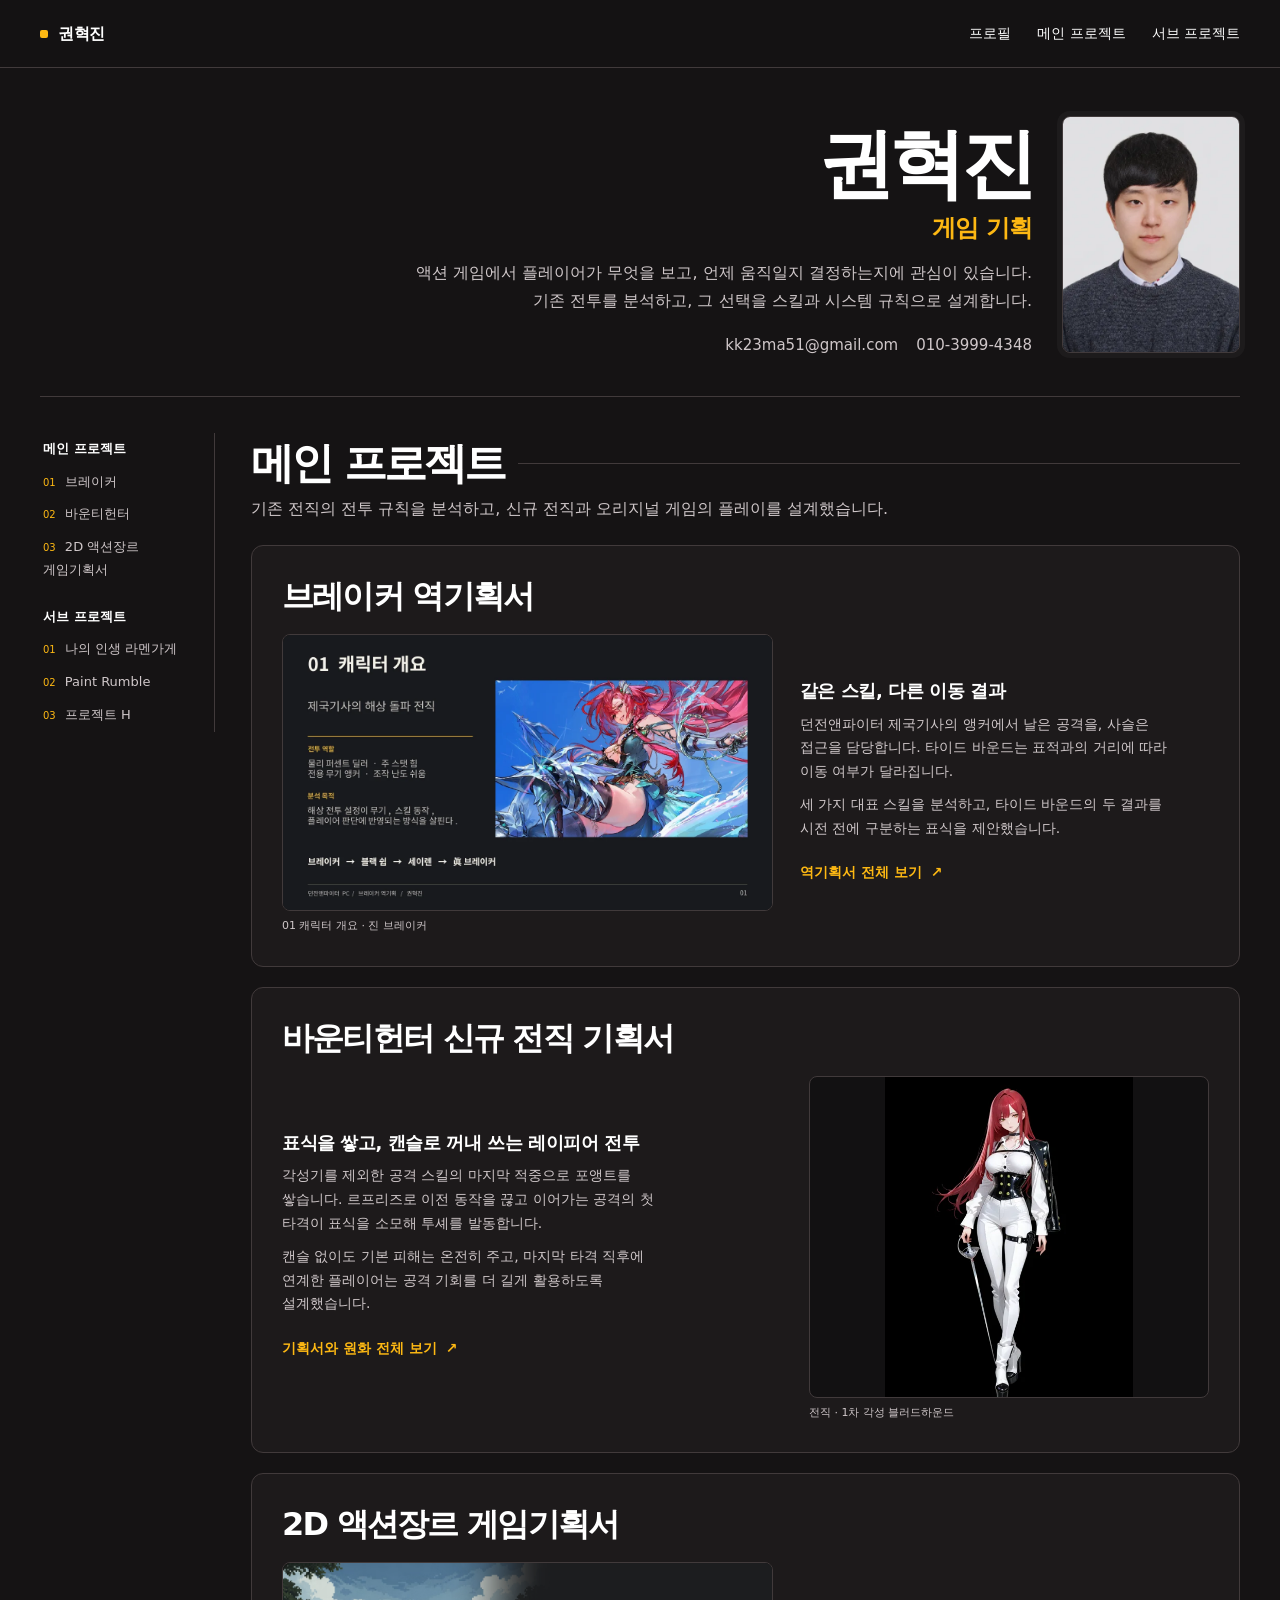
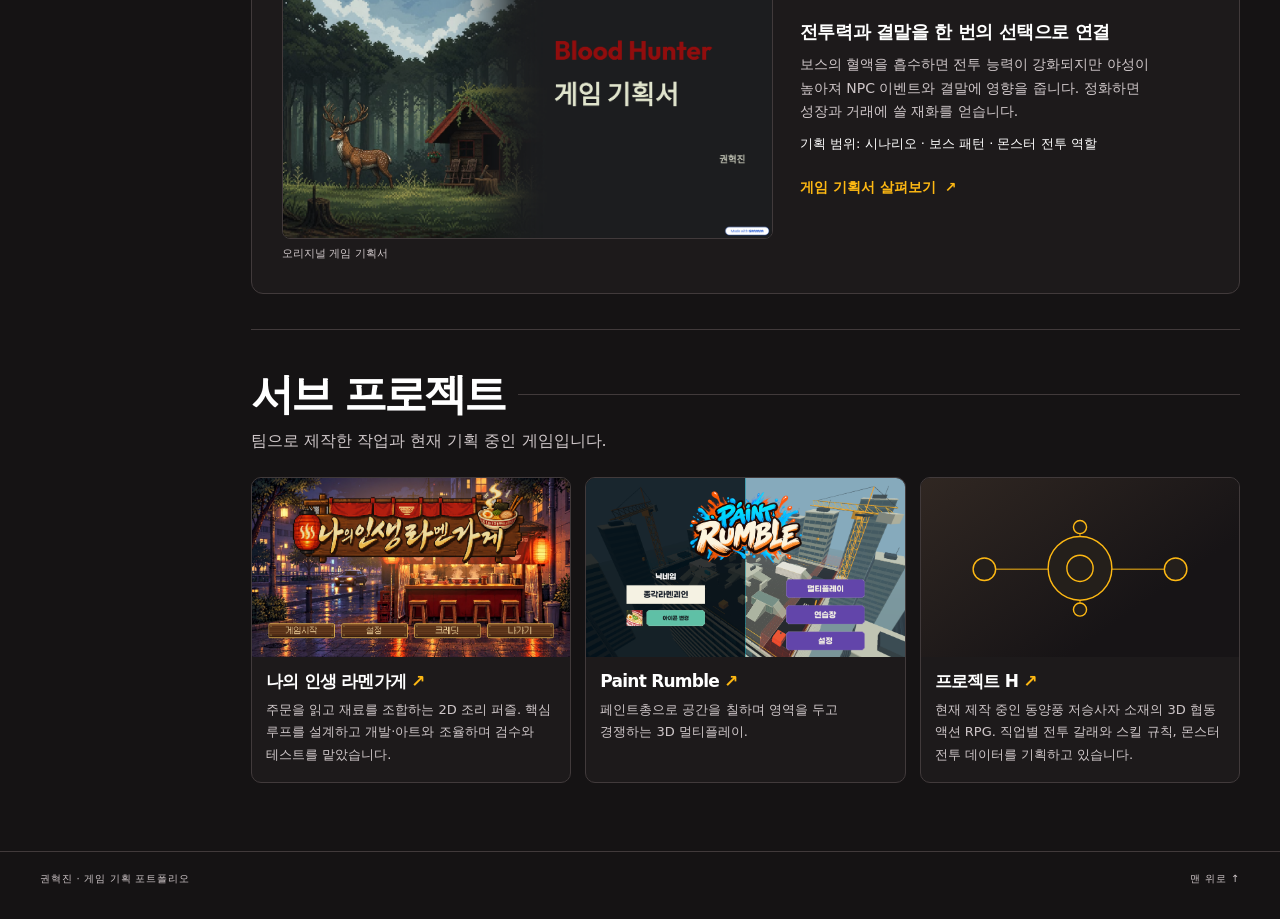
==== commit 4d4af734: "Show the Breaker character overview on the homepage" ====
--- a/index.html
+++ b/index.html
@@ -54,8 +54,8 @@
         <div class="case-top"><div><h3><a href="dnf-breaker.html">브레이커 역기획서</a></h3></div></div>
         <div class="case-layout">
           <figure class="case-visual">
-            <a href="dnf-breaker.html#slides"><img src="assets/slides/breaker-05.webp?v=toc-2" alt="타이드 바운드가 원거리 표적에 접근한 뒤 베기까지 이어지는 세 장면" width="1280" height="720" decoding="async" loading="lazy"></a>
-            <figcaption>타이드 바운드 원거리 강습 분석</figcaption>
+            <a href="dnf-breaker.html#slides"><img src="assets/slides/breaker-01.webp?v=toc-2" alt="진 브레이커 일러스트와 전투 역할을 담은 01 캐릭터 개요 슬라이드" width="1280" height="720" decoding="async" loading="lazy"></a>
+            <figcaption>01 캐릭터 개요 · 진 브레이커</figcaption>
           </figure>
           <div class="case-copy">
             <h4>같은 스킬, 다른 이동 결과</h4>
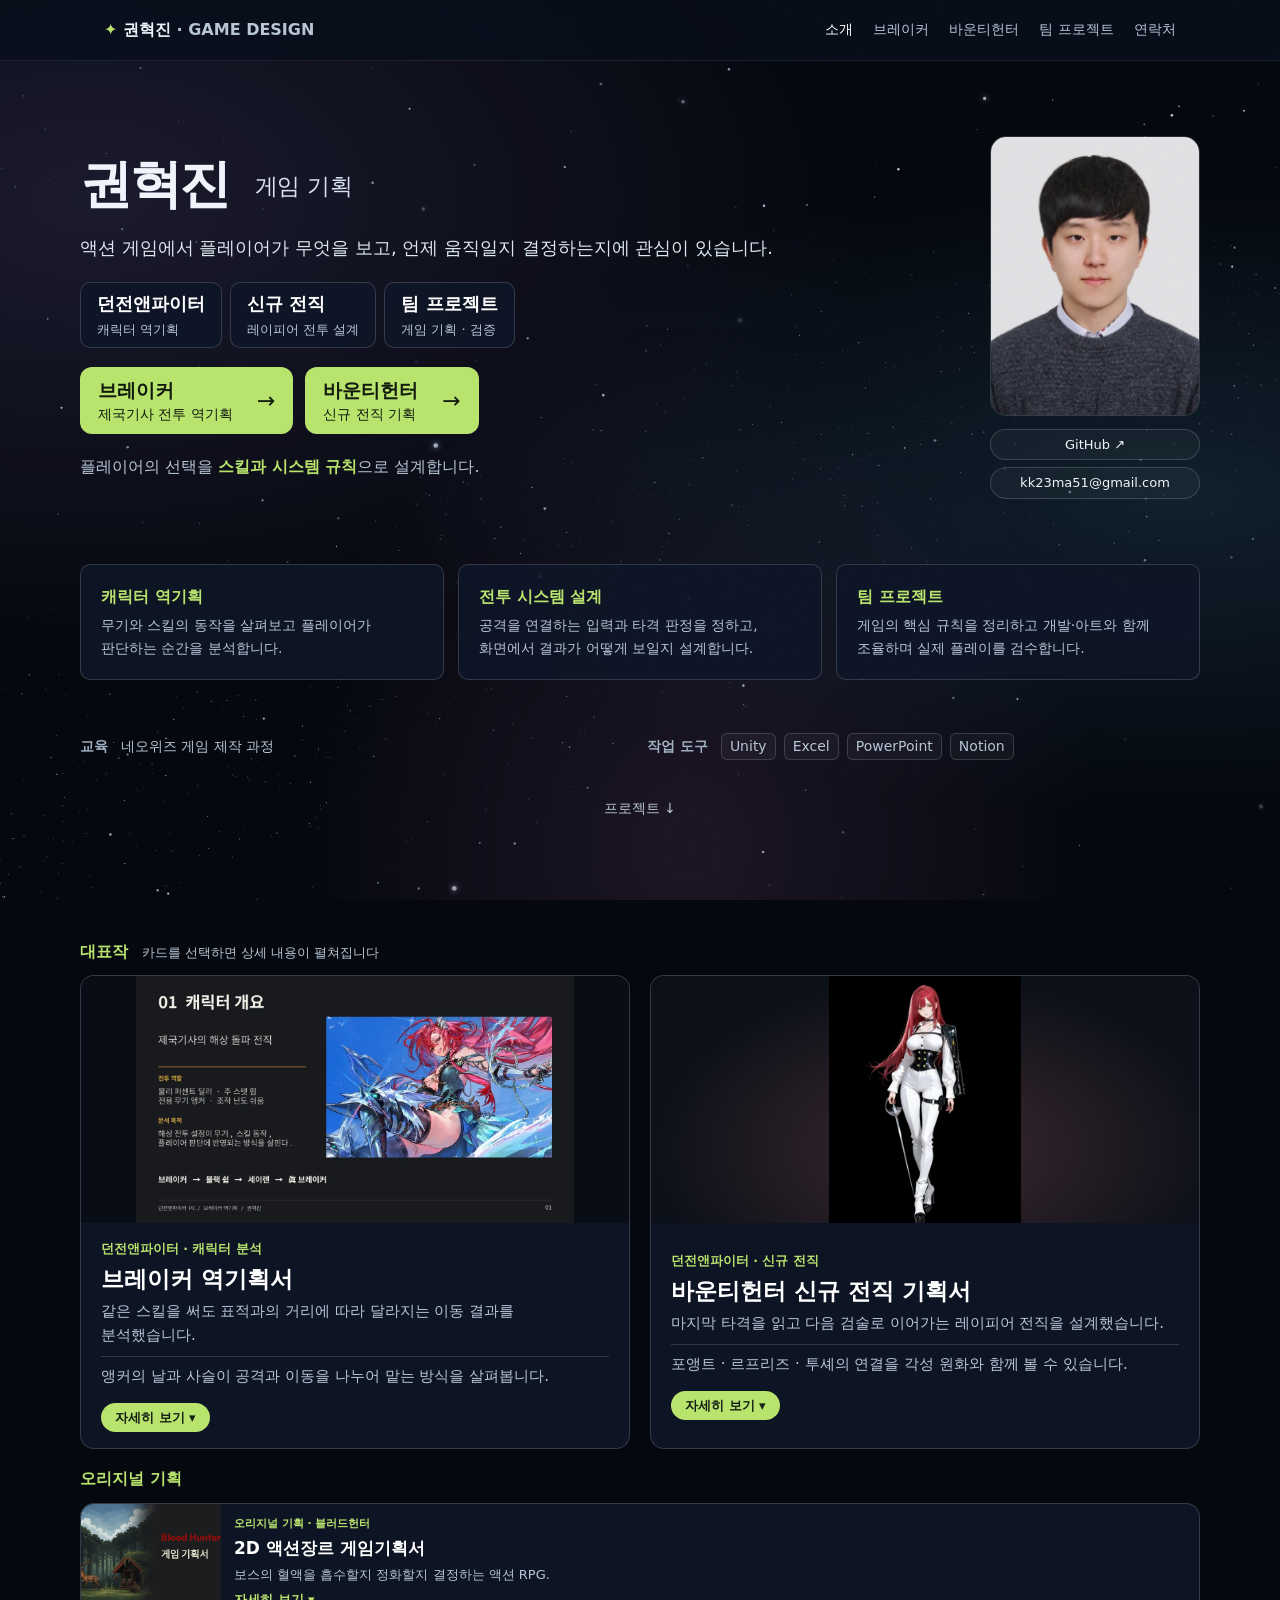
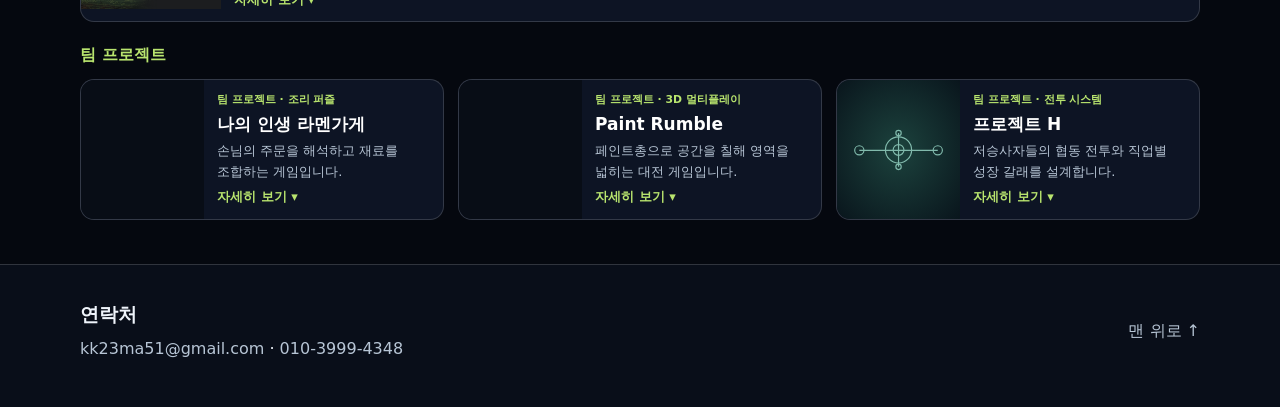
==== commit b443b579: "Rebuild portfolio as an interactive single-page project reader" ====
--- a/index.html
+++ b/index.html
@@ -1,124 +1,7 @@
 <!doctype html>
-<html lang="ko">
-<head>
-<meta charset="utf-8">
-<meta name="viewport" content="width=device-width,initial-scale=1">
-<meta name="description" content="권혁진 게임 기획 포트폴리오. 던전앤파이터 역기획·신규 전직 기획과 팀 프로젝트를 소개합니다.">
-<meta name="color-scheme" content="dark">
-<title>권혁진 | 게임 기획 포트폴리오</title>
-<link rel="icon" href="assets/favicon.svg?v=yellow-1" type="image/svg+xml">
-<link rel="stylesheet" href="assets/style.css?v=neople-dark-2">
-<link rel="stylesheet" href="assets/home.css?v=portfolio-6">
-<link rel="stylesheet" href="assets/editorial.css?v=1"></head>
-<body class="portfolio-home">
-<a class="skip" href="#main">본문으로 이동</a>
-<header class="home-header">
-<a class="home-brand" href="#profile"><span aria-hidden="true"></span>권혁진</a>
-<nav aria-label="주 메뉴"><a href="#profile">프로필</a><a href="#projects">메인 프로젝트</a><a href="#team-projects">서브 프로젝트</a></nav>
-</header>
-<main id="main">
-<section class="wrap profile" id="profile" aria-labelledby="profile-title">
-  <div class="profile-intro">
-    <h1 id="profile-title">권혁진</h1>
-    <p class="profile-role">게임 기획</p>
-    <p id="approach">액션 게임에서 플레이어가 무엇을 보고, 언제 움직일지 결정하는지에 관심이 있습니다. 기존 전투를 분석하고, 그 선택을 스킬과 시스템 규칙으로 설계합니다.</p>
-    <div class="profile-contact" id="contact" aria-label="연락처">
-      <a href="mailto:kk23ma51@gmail.com">kk23ma51@gmail.com</a>
-      <a href="tel:+821039994348">010-3999-4348</a>
-    </div>
-  </div>
-  <img class="profile-portrait" src="assets/profile-portrait.webp" alt="권혁진 프로필 사진" width="420" height="560" decoding="async">
-</section>
-<div class="wrap homepage-layout">
-  <aside class="home-directory" aria-label="페이지 목차">
-    <div class="directory-inner">
-      <nav aria-label="프로젝트 바로가기">
-        <a class="directory-title" href="#projects">메인 프로젝트</a>
-        <a href="#breaker"><span>01</span> 브레이커</a>
-        <a href="#bounty-hunter"><span>02</span> 바운티헌터</a>
-        <a href="#blood-hunter"><span>03</span> 2D 액션장르 게임기획서</a>
-        <a class="directory-title" href="#team-projects">서브 프로젝트</a>
-        <a href="#ramen"><span>01</span> 나의 인생 라멘가게</a>
-        <a href="#paint-rumble"><span>02</span> Paint Rumble</a>
-        <a href="#project-h"><span>03</span> 프로젝트 H</a>
-      </nav>
-    </div>
-  </aside>
-  <div class="home-content">
-    <section id="projects" aria-labelledby="main-project-title">
-      <div class="home-section-head">
-        <h2 id="main-project-title">메인 프로젝트</h2>
-        <p>기존 전직의 전투 규칙을 분석하고, 신규 전직과 오리지널 게임의 플레이를 설계했습니다.</p>
-      </div>
-      <article id="breaker" class="case-entry">
-        <div class="case-top"><div><h3><a href="dnf-breaker.html">브레이커 역기획서</a></h3></div></div>
-        <div class="case-layout">
-          <figure class="case-visual">
-            <a href="dnf-breaker.html#slides"><img src="assets/slides/breaker-01.webp?v=toc-2" alt="진 브레이커 일러스트와 전투 역할을 담은 01 캐릭터 개요 슬라이드" width="1280" height="720" decoding="async" loading="lazy"></a>
-            <figcaption>01 캐릭터 개요 · 진 브레이커</figcaption>
-          </figure>
-          <div class="case-copy">
-            <h4>같은 스킬, 다른 이동 결과</h4>
-            <p>던전앤파이터 제국기사의 앵커에서 날은 공격을, 사슬은 접근을 담당합니다. 타이드 바운드는 표적과의 거리에 따라 이동 여부가 달라집니다.</p>
-            <p>세 가지 대표 스킬을 분석하고, 타이드 바운드의 두 결과를 시전 전에 구분하는 표식을 제안했습니다.</p>
-            <a class="case-link" href="dnf-breaker.html#slides">역기획서 전체 보기 <span aria-hidden="true">↗</span></a>
-          </div>
-        </div>
-      </article>
-      <article id="bounty-hunter" class="case-entry case-bounty">
-        <div class="case-top"><div><h3><a href="dnf-bounty-hunter.html">바운티헌터 신규 전직 기획서</a></h3></div></div>
-        <div class="case-layout">
-          <div class="case-copy">
-            <h4>표식을 쌓고, 캔슬로 꺼내 쓰는 레이피어 전투</h4>
-            <p>각성기를 제외한 공격 스킬의 마지막 적중으로 포앵트를 쌓습니다. 르프리즈로 이전 동작을 끊고 이어가는 공격의 첫 타격이 표식을 소모해 투셰를 발동합니다.</p>
-            <p>캔슬 없이도 기본 피해는 온전히 주고, 마지막 타격 직후에 연계한 플레이어는 공격 기회를 더 길게 활용하도록 설계했습니다.</p>
-            <a class="case-link" href="dnf-bounty-hunter.html#slides">기획서와 원화 전체 보기 <span aria-hidden="true">↗</span></a>
-          </div>
-          <figure class="case-visual character-visual">
-            <a href="dnf-bounty-hunter.html#slides"><img src="assets/dnf-bounty-hunter-notion.webp" alt="레이피어를 든 바운티헌터 전직·1차 각성 일러스트" width="482" height="620" decoding="async" loading="lazy"></a>
-            <figcaption>전직 · 1차 각성 블러드하운드</figcaption>
-          </figure>
-        </div>
-      </article>
-      <article id="blood-hunter" class="case-entry">
-        <div class="case-top"><div><h3><a href="blood-hunter.html">2D 액션장르 게임기획서</a></h3></div></div>
-        <div class="case-layout">
-          <figure class="case-visual">
-            <a href="blood-hunter.html"><img src="assets/blood-hunter.png" alt="블러드헌터 게임 기획서 원본 표지" width="1920" height="1080" decoding="async" loading="lazy"></a>
-            <figcaption>오리지널 게임 기획서</figcaption>
-          </figure>
-          <div class="case-copy">
-            <h4>전투력과 결말을 한 번의 선택으로 연결</h4>
-            <p>보스의 혈액을 흡수하면 전투 능력이 강화되지만 야성이 높아져 NPC 이벤트와 결말에 영향을 줍니다. 정화하면 성장과 거래에 쓸 재화를 얻습니다.</p>
-            <p class="case-role">기획 범위: 시나리오 · 보스 패턴 · 몬스터 전투 역할</p>
-            <a class="case-link" href="blood-hunter.html">게임 기획서 살펴보기 <span aria-hidden="true">↗</span></a>
-          </div>
-        </div>
-      </article>
-    </section>
-    <section id="team-projects" class="team-section" aria-labelledby="team-project-title">
-      <div class="home-section-head">
-        <h2 id="team-project-title">서브 프로젝트</h2>
-        <p>팀으로 제작한 작업과 현재 기획 중인 게임입니다.</p>
-      </div>
-      <div class="team-grid">
-        <article class="team-card" id="ramen">
-          <a class="team-image" href="ramen.html" aria-label="나의 인생 라멘가게 상세 보기"><img src="assets/ramen.png" alt="나의 인생 라멘가게 타이틀 화면" width="1920" height="1080" decoding="async" loading="lazy"></a>
-          <div class="team-copy"><h3><a href="ramen.html">나의 인생 라멘가게 <span aria-hidden="true">↗</span></a></h3><p>주문을 읽고 재료를 조합하는 2D 조리 퍼즐. 핵심 루프를 설계하고 개발·아트와 조율하며 검수와 테스트를 맡았습니다.</p></div>
-        </article>
-        <article class="team-card" id="paint-rumble">
-          <a class="team-image" href="multiplayer.html" aria-label="Paint Rumble 상세 보기"><img src="assets/multiplayer.png" alt="Paint Rumble 타이틀 화면" width="1919" height="1079" decoding="async" loading="lazy"></a>
-          <div class="team-copy"><h3><a href="multiplayer.html">Paint Rumble <span aria-hidden="true">↗</span></a></h3><p>페인트총으로 공간을 칠하며 영역을 두고 경쟁하는 3D 멀티플레이.</p></div>
-        </article>
-        <article class="team-card" id="project-h">
-          <a class="team-image text-cover h-cover" href="project-h.html" aria-label="프로젝트 H 전투 기획 보기"><svg viewBox="0 0 320 180" role="presentation" aria-hidden="true"><path d="M58 92H262M160 47V135"/><circle cx="160" cy="91" r="34"/><circle cx="160" cy="91" r="14"/><circle cx="58" cy="92" r="12"/><circle cx="262" cy="92" r="12"/><circle cx="160" cy="47" r="7"/><circle cx="160" cy="135" r="7"/></svg></a>
-          <div class="team-copy"><h3><a href="project-h.html">프로젝트 H <span aria-hidden="true">↗</span></a></h3><p>현재 제작 중인 동양풍 저승사자 소재의 3D 협동 액션 RPG. 직업별 전투 갈래와 스킬 규칙, 몬스터 전투 데이터를 기획하고 있습니다.</p></div>
-        </article>
-      </div>
-    </section>
-  </div>
-</div>
-</main>
-<footer class="home-footer"><a href="#profile">권혁진 · 게임 기획 포트폴리오</a><a href="#profile">맨 위로 ↑</a></footer>
-</body>
-</html>
+<html lang="ko"><head><meta charset="utf-8"><meta name="viewport" content="width=device-width,initial-scale=1"><meta name="theme-color" content="#070b14"><title>권혁진 | 게임 기획 포트폴리오</title><meta name="description" content="권혁진의 게임 기획 포트폴리오. 던전앤파이터 역기획과 신규 전직 설계, 팀 프로젝트를 살펴보세요."><link rel="icon" href="assets/favicon.svg"><link rel="stylesheet" href="assets/reader-home.css"><script defer src="assets/reader-home.js"></script></head><body><a class="skip" href="#projects">프로젝트로 이동</a><canvas id="sky" aria-hidden="true"></canvas>
+<header class="topbar"><div class="wrap"><a class="brand" href="#profile"><em>✦</em> 권혁진 <span>· GAME DESIGN</span></a><nav aria-label="주 메뉴"><a href="#profile">소개</a><a href="#breaker">브레이커</a><a href="#bounty-hunter">바운티헌터</a><a href="#team-projects">팀 프로젝트</a><a href="#contact">연락처</a></nav></div></header>
+<main class="wrap" id="main"><section id="profile" class="screen intro"><div class="hero"><div><h1>권혁진 <span>게임 기획</span></h1><p class="statement">액션 게임에서 플레이어가 무엇을 보고, 언제 움직일지 결정하는지에 관심이 있습니다. </p><ul class="stats"><li><b>던전앤파이터</b>캐릭터 역기획</li><li><b>신규 전직</b>레이피어 전투 설계</li><li><b>팀 프로젝트</b>게임 기획 · 검증</li></ul><div class="ctas"><a href="#breaker"><b>브레이커</b><span>제국기사 전투 역기획</span><i>→</i></a><a href="#bounty-hunter"><b>바운티헌터</b><span>신규 전직 기획</span><i>→</i></a></div><p class="goal">플레이어의 선택을 <b>스킬과 시스템 규칙</b>으로 설계합니다.</p></div><div class="portrait"><img src="assets/profile-portrait.webp" alt="권혁진 프로필 사진" width="420" height="560"><a href="https://github.com/HJ0518">GitHub ↗</a><a href="mailto:kk23ma51@gmail.com">kk23ma51@gmail.com</a></div></div>
+<div class="skills"><div><b>캐릭터 역기획</b><p>무기와 스킬의 동작을 살펴보고 플레이어가 판단하는 순간을 분석합니다.</p></div><div><b>전투 시스템 설계</b><p>공격을 연결하는 입력과 타격 판정을 정하고, 화면에서 결과가 어떻게 보일지 설계합니다.</p></div><div><b>팀 프로젝트</b><p>게임의 핵심 규칙을 정리하고 개발·아트와 함께 조율하며 실제 플레이를 검수합니다.</p></div></div><div class="background-info"><div><b>교육</b><span>네오위즈 게임 제작 과정</span></div><div><b>작업 도구</b><span>Unity</span><span>Excel</span><span>PowerPoint</span><span>Notion</span></div></div><a class="down" href="#projects">프로젝트 ↓</a></section>
+<section id="projects" class="screen projects"><h2>대표작 <span>카드를 선택하면 상세 내용이 펼쳐집니다</span></h2><div class="pair"><a class="card feature" data-card="breaker" href="dnf-breaker.html" aria-expanded="false" aria-controls="breaker"><span class="art art-breaker"><img class="" src="assets/slides/breaker-01.webp?v=toc-2" alt="브레이커 역기획서" loading="lazy" decoding="async"></span><span class="cardtext"><small>던전앤파이터 · 캐릭터 분석</small><strong>브레이커 역기획서</strong><span>같은 스킬을 써도 표적과의 거리에 따라 달라지는 이동 결과를 분석했습니다.</span><span class="contribution">앵커의 날과 사슬이 공격과 이동을 나누어 맡는 방식을 살펴봅니다.</span><b class="action">자세히 보기 ▾</b></span></a><a class="card feature" data-card="bounty-hunter" href="dnf-bounty-hunter.html" aria-expanded="false" aria-controls="bounty-hunter"><span class="art art-bounty-hunter"><img class="" src="assets/dnf-bounty-hunter-notion.webp" alt="바운티헌터 신규 전직 기획서" loading="lazy" decoding="async"></span><span class="cardtext"><small>던전앤파이터 · 신규 전직</small><strong>바운티헌터 신규 전직 기획서</strong><span>마지막 타격을 읽고 다음 검술로 이어가는 레이피어 전직을 설계했습니다.</span><span class="contribution">포앵트 · 르프리즈 · 투셰의 연결을 각성 원화와 함께 볼 수 있습니다.</span><b class="action">자세히 보기 ▾</b></span></a></div><div class="secondary"><h2>오리지널 기획</h2><a class="card compact" data-card="blood-hunter" href="blood-hunter.html" aria-expanded="false" aria-controls="blood-hunter"><span class="art art-blood-hunter"><img class="" src="assets/blood-hunter.png" alt="2D 액션장르 게임기획서" loading="lazy" decoding="async"></span><span class="cardtext"><small>오리지널 기획 · 블러드헌터</small><strong>2D 액션장르 게임기획서</strong><span>보스의 혈액을 흡수할지 정화할지 결정하는 액션 RPG.</span><b class="action">자세히 보기 ▾</b></span></a></div><h2 id="team-projects">팀 프로젝트</h2><div class="trio"><a class="card compact" data-card="ramen" href="ramen.html" aria-expanded="false" aria-controls="ramen"><span class="art art-ramen"><img class="" src="assets/ramen.png" alt="나의 인생 라멘가게" loading="lazy" decoding="async"></span><span class="cardtext"><small>팀 프로젝트 · 조리 퍼즐</small><strong>나의 인생 라멘가게</strong><span>손님의 주문을 해석하고 재료를 조합하는 게임입니다.</span><b class="action">자세히 보기 ▾</b></span></a><a class="card compact" data-card="paint-rumble" href="multiplayer.html" aria-expanded="false" aria-controls="paint-rumble"><span class="art art-paint-rumble"><img class="" src="assets/multiplayer.png" alt="Paint Rumble" loading="lazy" decoding="async"></span><span class="cardtext"><small>팀 프로젝트 · 3D 멀티플레이</small><strong>Paint Rumble</strong><span>페인트총으로 공간을 칠해 영역을 넓히는 대전 게임입니다.</span><b class="action">자세히 보기 ▾</b></span></a><a class="card compact" data-card="project-h" href="project-h.html" aria-expanded="false" aria-controls="project-h"><span class="art art-project-h"><span class="schematic"><svg viewBox="0 0 320 180" role="presentation" aria-hidden="true"><path d="M58 92H262M160 47V135"/><circle cx="160" cy="91" r="34"/><circle cx="160" cy="91" r="14"/><circle cx="58" cy="92" r="12"/><circle cx="262" cy="92" r="12"/><circle cx="160" cy="47" r="7"/><circle cx="160" cy="135" r="7"/></svg></span></span><span class="cardtext"><small>팀 프로젝트 · 전투 시스템</small><strong>프로젝트 H</strong><span>저승사자들의 협동 전투와 직업별 성장 갈래를 설계합니다.</span><b class="action">자세히 보기 ▾</b></span></a></div></section>
+<div id="sheets"><div class="fold" data-project="breaker" hidden><div class="reading"><article id="breaker" class="paper" tabindex="-1"><header><small>던전앤파이터 · 캐릭터 분석</small><h2>브레이커 역기획서</h2><p>같은 스킬을 써도 표적과의 거리에 따라 달라지는 이동 결과를 분석했습니다.</p></header><section id="breaker-part-1"><h3><i>1.1</i> 기획서 슬라이드</h3><div class="deck" aria-label="기획서 슬라이드"><div class="deckbar"><button type="button" data-prev aria-label="이전 슬라이드">← 이전</button><select aria-label="슬라이드 선택"><option value="0">1 / 11 · 캐릭터 개요</option><option value="1">2 / 11 · 세계관 및 캐릭터 콘셉트</option><option value="2">3 / 11 · 비주얼 분석</option><option value="3">4 / 11 · 무기 분석</option><option value="4">5 / 11 · 타이드 바운드</option><option value="5">6 / 11 · 웨이브 브레이커</option><option value="6">7 / 11 · 딥 워터 콜</option><option value="7">8 / 11 · 전투 콘셉트</option><option value="8">9 / 11 · 신규 전직 설계 원칙</option><option value="9">10 / 11 · 후속 전직 구상</option><option value="10">11 / 11 · 개선 제안</option></select><button type="button" data-next aria-label="다음 슬라이드">다음 →</button></div><a data-frame  href="assets/slides/breaker-01.webp?v=toc-2" target="_blank" rel="noopener"><img src="assets/slides/breaker-01.webp?v=toc-2" alt="캐릭터 개요 슬라이드 원본" width="1280" height="720" loading="lazy"></a><a data-frame hidden href="assets/slides/breaker-02.webp?v=toc-2" target="_blank" rel="noopener"><img data-src="assets/slides/breaker-02.webp?v=toc-2" alt="세계관 및 캐릭터 콘셉트 슬라이드 원본" width="1280" height="720" loading="lazy"></a><a data-frame hidden href="assets/slides/breaker-03.webp?v=toc-2" target="_blank" rel="noopener"><img data-src="assets/slides/breaker-03.webp?v=toc-2" alt="비주얼 분석 슬라이드 원본" width="1280" height="720" loading="lazy"></a><a data-frame hidden href="assets/slides/breaker-04.webp?v=toc-2" target="_blank" rel="noopener"><img data-src="assets/slides/breaker-04.webp?v=toc-2" alt="무기 분석 슬라이드 원본" width="1280" height="720" loading="lazy"></a><a data-frame hidden href="assets/slides/breaker-05.webp?v=toc-2" target="_blank" rel="noopener"><img data-src="assets/slides/breaker-05.webp?v=toc-2" alt="타이드 바운드 슬라이드 원본" width="1280" height="720" loading="lazy"></a><a data-frame hidden href="assets/slides/breaker-06.webp?v=toc-2" target="_blank" rel="noopener"><img data-src="assets/slides/breaker-06.webp?v=toc-2" alt="웨이브 브레이커 슬라이드 원본" width="1280" height="720" loading="lazy"></a><a data-frame hidden href="assets/slides/breaker-07.webp?v=toc-2" target="_blank" rel="noopener"><img data-src="assets/slides/breaker-07.webp?v=toc-2" alt="딥 워터 콜 슬라이드 원본" width="1280" height="720" loading="lazy"></a><a data-frame hidden href="assets/slides/breaker-08.webp?v=toc-2" target="_blank" rel="noopener"><img data-src="assets/slides/breaker-08.webp?v=toc-2" alt="전투 콘셉트 슬라이드 원본" width="1280" height="720" loading="lazy"></a><a data-frame hidden href="assets/slides/breaker-09.webp?v=toc-2" target="_blank" rel="noopener"><img data-src="assets/slides/breaker-09.webp?v=toc-2" alt="신규 전직 설계 원칙 슬라이드 원본" width="1280" height="720" loading="lazy"></a><a data-frame hidden href="assets/slides/breaker-10.webp?v=toc-2" target="_blank" rel="noopener"><img data-src="assets/slides/breaker-10.webp?v=toc-2" alt="후속 전직 구상 슬라이드 원본" width="1280" height="720" loading="lazy"></a><a data-frame hidden href="assets/slides/breaker-11.webp?v=toc-2" target="_blank" rel="noopener"><img data-src="assets/slides/breaker-11.webp?v=toc-2" alt="개선 제안 슬라이드 원본" width="1280" height="720" loading="lazy"></a></div></section><section id="breaker-part-2"><h3><i>1.2</i> 전투 관찰</h3><p>브레이커는 앵커의 날로 넓은 범위를 쓸고, 사슬로 표적과의 거리를 좁힙니다. 타이드 바운드는 먼 적에게 접근하지만 가까운 적은 제자리에서 공격합니다.</p></section><section id="breaker-part-3"><h3><i>1.3</i> 개선 제안</h3><p>기존 훅 표식의 모양으로 접근과 제자리 타격을 구분하도록 제안했습니다. 두 표식을 비교해 시전 결과 예측과 의도치 않은 이동이 어떻게 달라지는지 검증할 계획입니다.</p></section><details><summary>자료와 상세 기획 보기</summary><div class="resources"><a href="dnf-breaker.html">전체 기획서 보기 →</a><a target="_blank" rel="noopener" href="https://app.notion.com/p/3baf04b0cec1805c9797eba2e2a3ff5b">노션 원본 ↗</a></div></details></article><aside class="reader"><strong>이 프로젝트의 목차</strong><output>0%</output><progress value="0" max="100" aria-label="읽기 진행률"></progress><nav><a href="#breaker-part-1"><i>1.1</i> 기획서 슬라이드</a><a href="#breaker-part-2"><i>1.2</i> 전투 관찰</a><a href="#breaker-part-3"><i>1.3</i> 개선 제안</a></nav><button data-close="breaker">접고 목록으로 ↑</button></aside></div><div class="after"><button data-close="breaker">프로젝트 접기 ↑</button><a href="#bounty-hunter">바운티헌터 신규 전직 기획서 →</a></div></div><div class="fold" data-project="bounty-hunter" hidden><div class="reading"><article id="bounty-hunter" class="paper" tabindex="-1"><header><small>던전앤파이터 · 신규 전직</small><h2>바운티헌터 신규 전직 기획서</h2><p>마지막 타격을 읽고 다음 검술로 이어가는 레이피어 전직을 설계했습니다.</p></header><section id="bounty-hunter-part-1"><h3><i>2.1</i> 기획서 슬라이드</h3><div class="deck" aria-label="기획서 슬라이드"><div class="deckbar"><button type="button" data-prev aria-label="이전 슬라이드">← 이전</button><select aria-label="슬라이드 선택"><option value="0">1 / 7 · 전직 개요 및 기획 의도</option><option value="1">2 / 7 · 배경과 성격</option><option value="2">3 / 7 · 무기와 전투 콘셉트</option><option value="3">4 / 7 · 핵심 전투 메커니즘</option><option value="4">5 / 7 · 스킬 연계 예시</option><option value="5">6 / 7 · 각성별 콘셉트와 일러스트</option><option value="6">7 / 7 · 진 각성 일러스트</option></select><button type="button" data-next aria-label="다음 슬라이드">다음 →</button></div><a data-frame  href="assets/slides/bounty-01.webp?v=toc-2" target="_blank" rel="noopener"><img src="assets/slides/bounty-01.webp?v=toc-2" alt="전직 개요 및 기획 의도 슬라이드 원본" width="1280" height="720" loading="lazy"></a><a data-frame hidden href="assets/slides/bounty-02.webp?v=toc-2" target="_blank" rel="noopener"><img data-src="assets/slides/bounty-02.webp?v=toc-2" alt="배경과 성격 슬라이드 원본" width="1280" height="720" loading="lazy"></a><a data-frame hidden href="assets/slides/bounty-03.webp?v=toc-2" target="_blank" rel="noopener"><img data-src="assets/slides/bounty-03.webp?v=toc-2" alt="무기와 전투 콘셉트 슬라이드 원본" width="1280" height="720" loading="lazy"></a><a data-frame hidden href="assets/slides/bounty-04.webp?v=toc-2" target="_blank" rel="noopener"><img data-src="assets/slides/bounty-04.webp?v=toc-2" alt="핵심 전투 메커니즘 슬라이드 원본" width="1280" height="720" loading="lazy"></a><a data-frame hidden href="assets/slides/bounty-05.webp?v=toc-2" target="_blank" rel="noopener"><img data-src="assets/slides/bounty-05.webp?v=toc-2" alt="스킬 연계 예시 슬라이드 원본" width="1280" height="720" loading="lazy"></a><a data-frame hidden href="assets/slides/bounty-06.webp?v=toc-2" target="_blank" rel="noopener"><img data-src="assets/slides/bounty-06.webp?v=toc-2" alt="각성별 콘셉트와 일러스트 슬라이드 원본" width="1280" height="720" loading="lazy"></a><a data-frame hidden href="assets/slides/bounty-07.webp?v=toc-2" target="_blank" rel="noopener"><img data-src="assets/slides/bounty-07.webp?v=toc-2" alt="진 각성 일러스트 슬라이드 원본" width="1280" height="720" loading="lazy"></a></div></section><section id="bounty-hunter-part-2"><h3><i>2.2</i> 전직 개요</h3><p>제국의 수배자를 쫓는 현상금 사냥꾼. 레이피어 한 자루로 짧은 빈틈에 여러 검격을 이어갑니다.</p></section><section id="bounty-hunter-part-3"><h3><i>2.3</i> 전투 메커니즘</h3><p>각성기를 제외한 공격 스킬의 마지막 타격이 적에게 포앵트를 남깁니다. 르프리즈로 다음 공격을 연결하고 첫 타격을 맞히면 투셰가 발동합니다.</p></section><details><summary>자료와 상세 기획 보기</summary><div class="resources"><a href="dnf-bounty-hunter.html">전체 기획서 보기 →</a><a target="_blank" rel="noopener" href="https://app.notion.com/p/41cf04b0cec180078c1bc5c3c70ddd81">노션 원본 ↗</a></div></details></article><aside class="reader"><strong>이 프로젝트의 목차</strong><output>0%</output><progress value="0" max="100" aria-label="읽기 진행률"></progress><nav><a href="#bounty-hunter-part-1"><i>2.1</i> 기획서 슬라이드</a><a href="#bounty-hunter-part-2"><i>2.2</i> 전직 개요</a><a href="#bounty-hunter-part-3"><i>2.3</i> 전투 메커니즘</a></nav><button data-close="bounty-hunter">접고 목록으로 ↑</button></aside></div><div class="after"><button data-close="bounty-hunter">프로젝트 접기 ↑</button><a href="#blood-hunter">2D 액션장르 게임기획서 →</a></div></div><div class="fold" data-project="blood-hunter" hidden><div class="reading"><article id="blood-hunter" class="paper" tabindex="-1"><header><small>오리지널 기획 · 블러드헌터</small><h2>2D 액션장르 게임기획서</h2><p>보스의 혈액을 흡수할지 정화할지 결정하는 액션 RPG.</p></header><section id="blood-hunter-part-1"><h3><i>3.1</i> 프로젝트 화면</h3><img class="scene" src="assets/blood-hunter.png" alt="2D 액션장르 게임기획서" loading="lazy" decoding="async"></section><section id="blood-hunter-part-2"><h3><i>3.2</i> 전투와 성장</h3><p>흡수는 능력을 강화하고 야성을 높입니다. 정화로 얻는 재화는 성장과 거래에 사용합니다. 이 선택이 NPC와의 상호작용과 결말에 이어집니다.</p></section><section id="blood-hunter-part-3"><h3><i>3.3</i> 기획 범위</h3><p>왕국의 전투에는 경보를 울리는 시녀, 방패로 길을 막는 근위병, 원거리에서 공격하는 마법사가 등장합니다. 적 조합에 따라 먼저 대응할 대상이 달라집니다.</p></section><details><summary>자료와 상세 기획 보기</summary><div class="resources"><a href="blood-hunter.html">전체 기획서 보기 →</a></div></details></article><aside class="reader"><strong>이 프로젝트의 목차</strong><output>0%</output><progress value="0" max="100" aria-label="읽기 진행률"></progress><nav><a href="#blood-hunter-part-1"><i>3.1</i> 프로젝트 화면</a><a href="#blood-hunter-part-2"><i>3.2</i> 전투와 성장</a><a href="#blood-hunter-part-3"><i>3.3</i> 기획 범위</a></nav><button data-close="blood-hunter">접고 목록으로 ↑</button></aside></div><div class="after"><button data-close="blood-hunter">프로젝트 접기 ↑</button><a href="#ramen">나의 인생 라멘가게 →</a></div></div><div class="fold" data-project="ramen" hidden><div class="reading"><article id="ramen" class="paper" tabindex="-1"><header><small>팀 프로젝트 · 조리 퍼즐</small><h2>나의 인생 라멘가게</h2><p>손님의 주문을 해석하고 재료를 조합하는 게임입니다.</p></header><section id="ramen-part-1"><h3><i>4.1</i> 프로젝트 화면</h3><img class="scene" src="assets/ramen.png" alt="나의 인생 라멘가게" loading="lazy" decoding="async"></section><section id="ramen-part-2"><h3><i>4.2</i> 주문과 조리</h3><p>손님의 대사를 읽고 재료와 수량을 결정합니다. 조리 결과를 채점하고 다음 영업일로 이어지는 흐름을 설계했습니다.</p></section><section id="ramen-part-3"><h3><i>4.3</i> 수량 상한과 검증</h3><p>조리 화면에서 만들 수 있는 답을 채점에서도 인정하도록 두 시스템에 같은 상한을 적용했습니다. 기본 차슈 2개에 3개를 더 요구해도 정답은 최대치인 4개입니다.</p></section><details><summary>자료와 상세 기획 보기</summary><div class="resources"><a href="ramen.html">전체 기획서 보기 →</a><a href="ramen.html#topping-demo">조리 규칙 체험 →</a></div></details></article><aside class="reader"><strong>이 프로젝트의 목차</strong><output>0%</output><progress value="0" max="100" aria-label="읽기 진행률"></progress><nav><a href="#ramen-part-1"><i>4.1</i> 프로젝트 화면</a><a href="#ramen-part-2"><i>4.2</i> 주문과 조리</a><a href="#ramen-part-3"><i>4.3</i> 수량 상한과 검증</a></nav><button data-close="ramen">접고 목록으로 ↑</button></aside></div><div class="after"><button data-close="ramen">프로젝트 접기 ↑</button><a href="#paint-rumble">Paint Rumble →</a></div></div><div class="fold" data-project="paint-rumble" hidden><div class="reading"><article id="paint-rumble" class="paper" tabindex="-1"><header><small>팀 프로젝트 · 3D 멀티플레이</small><h2>Paint Rumble</h2><p>페인트총으로 공간을 칠해 영역을 넓히는 대전 게임입니다.</p></header><section id="paint-rumble-part-1"><h3><i>5.1</i> 프로젝트 화면</h3><img class="scene" src="assets/multiplayer.png" alt="Paint Rumble" loading="lazy" decoding="async"></section><section id="paint-rumble-part-2"><h3><i>5.2</i> 영역 경쟁</h3><p>페인트총을 상대에게 겨누면 교전에 집중할 수 있고 바닥에 쏘면 팀의 영역을 넓힐 수 있습니다. 같은 발사 입력으로 서로 다른 목표를 선택합니다.</p></section><details><summary>자료와 상세 기획 보기</summary><div class="resources"><a href="multiplayer.html">전체 기획서 보기 →</a></div></details></article><aside class="reader"><strong>이 프로젝트의 목차</strong><output>0%</output><progress value="0" max="100" aria-label="읽기 진행률"></progress><nav><a href="#paint-rumble-part-1"><i>5.1</i> 프로젝트 화면</a><a href="#paint-rumble-part-2"><i>5.2</i> 영역 경쟁</a></nav><button data-close="paint-rumble">접고 목록으로 ↑</button></aside></div><div class="after"><button data-close="paint-rumble">프로젝트 접기 ↑</button><a href="#project-h">프로젝트 H →</a></div></div><div class="fold" data-project="project-h" hidden><div class="reading"><article id="project-h" class="paper" tabindex="-1"><header><small>팀 프로젝트 · 전투 시스템</small><h2>프로젝트 H</h2><p>저승사자들의 협동 전투와 직업별 성장 갈래를 설계합니다.</p></header><section id="project-h-part-1"><h3><i>6.1</i> 협동 체력</h3><p>팀 체력이 소진되면 개인 체력으로 전환합니다. 개인 체력도 소진된 플레이어는 유령이 되고 팀원이 페이즈를 돌파하면 다시 합류합니다.</p></section><section id="project-h-part-2"><h3><i>6.2</i> 직업별 성장</h3><p>사냥꾼의 도탄은 가까이 모인 적, 관통은 일직선에 놓인 적, 폭발은 적이 모일 위치를 활용합니다. 적 배치에 따라 유리한 갈래가 달라지는지 확인하는 단계입니다.</p></section><details><summary>자료와 상세 기획 보기</summary><div class="resources"><a href="project-h.html">전체 기획서 보기 →</a></div></details></article><aside class="reader"><strong>이 프로젝트의 목차</strong><output>0%</output><progress value="0" max="100" aria-label="읽기 진행률"></progress><nav><a href="#project-h-part-1"><i>6.1</i> 협동 체력</a><a href="#project-h-part-2"><i>6.2</i> 직업별 성장</a></nav><button data-close="project-h">접고 목록으로 ↑</button></aside></div><div class="after"><button data-close="project-h">프로젝트 접기 ↑</button><a href="#breaker">브레이커 역기획서 →</a></div></div></div></main><footer id="contact"><div class="wrap"><div><h2>연락처</h2><a href="mailto:kk23ma51@gmail.com">kk23ma51@gmail.com</a> · <a href="tel:+821039994348">010-3999-4348</a></div><a href="#profile">맨 위로 ↑</a></div></footer></body></html>
--- a/assets/reader-home.css
+++ b/assets/reader-home.css
@@ -0,0 +1,12 @@
+/* Portfolio overview and inline project reader */
+:root{--base:#05080f;--panel:rgba(15,23,39,.9);--edge:#ffffff28;--text:#eff4fb;--muted:#b7c5d5;--accent:#b8e46e;--bar:60px;color-scheme:dark;font-family:Pretendard,"Malgun Gothic",system-ui,sans-serif;color:var(--text);background:var(--base);scroll-padding-top:calc(var(--bar) + 16px)}
+*{box-sizing:border-box}body{margin:0;line-height:1.65;word-break:keep-all;overflow-wrap:anywhere;background:radial-gradient(ellipse at 7% 22%,#49416b55,transparent 47%),radial-gradient(ellipse at 92% 55%,#23485e60,transparent 46%),radial-gradient(ellipse at 54% 94%,#422b4966,transparent 42%);background-attachment:fixed}a{color:inherit;text-decoration:none}button,select{font:inherit}button{cursor:pointer}a:focus-visible,button:focus-visible,select:focus-visible,summary:focus-visible{outline:3px solid #79acda;outline-offset:3px}[hidden]{display:none!important}.skip{position:fixed;left:1rem;top:-8rem;z-index:20;background:white;color:#111;padding:.65rem}.skip:focus{top:.6rem}#sky{position:fixed;inset:0;width:100%;height:100%;z-index:-1;pointer-events:none}
+.wrap{max-width:1168px;margin:auto;padding-inline:24px}.topbar{position:sticky;top:0;z-index:6;background:#090f1cd9;border-bottom:1px solid #ffffff15;backdrop-filter:blur(10px)}.topbar .wrap,footer .wrap{display:flex;align-items:center;justify-content:space-between;gap:16px}.topbar .wrap{height:var(--bar)}.brand{font-weight:750;white-space:nowrap}.brand em{color:var(--accent);font-style:normal}.brand span,.topbar nav a{color:var(--muted)}.topbar nav{display:flex;gap:20px;align-items:center;font-size:.9rem}.topbar nav a.active,.topbar nav a:hover{color:white}
+.screen{min-height:calc(100svh - var(--bar));display:flex;flex-direction:column;justify-content:center;padding-block:38px 44px}.hero{display:grid;grid-template-columns:minmax(0,1fr) 210px;gap:56px;align-items:center}.intro h1{font-size:clamp(40px,4.1vw,56px);line-height:1.15;margin:0;letter-spacing:-.045em}.intro h1 span{display:block;font-size:23px;font-weight:550;letter-spacing:-.02em;color:var(--accent);margin-top:8px}.statement{max-width:730px;font-size:18px;line-height:1.8;color:#dde7ef}.stats{display:flex;flex-wrap:wrap;gap:8px;list-style:none;padding:0}.stats li,.skills>div{border:1px solid var(--edge);border-radius:10px;background:var(--panel)}.stats li{padding:6px 16px;color:var(--muted);font-size:13px}.stats b{display:block;font-size:18px;color:white}.ctas{display:flex;gap:12px;flex-wrap:wrap;margin-top:19px}.ctas a{display:grid;grid-template-columns:1fr auto;align-items:center;gap:0 24px;border-radius:12px;background:var(--accent);color:#111a0d;padding:10px 18px;line-height:1.45}.ctas b{font-size:19px}.ctas span{grid-row:2;font-size:14px}.ctas i{grid-column:2;grid-row:1/3;font-size:22px;font-style:normal}.portrait{display:grid;gap:7px;text-align:center}.portrait img{width:100%;height:auto;aspect-ratio:3/4;object-fit:cover;border-radius:16px;border:1px solid var(--edge);margin-bottom:6px}.portrait a,.after a,.after button,.reader button{background:#ffffff09;border:1px solid var(--edge);border-radius:32px;padding:4px 12px;color:var(--text);font-size:13px}.skills,.trio{display:grid;grid-template-columns:repeat(3,minmax(0,1fr));gap:14px}.skills{margin-top:28px}.skills>div{padding:16px 18px}.skills p{margin:4px 0 0;color:var(--muted);font-size:14px}.down{align-self:center;color:var(--muted);margin-top:26px;font-size:14px}
+.projects h2{font-size:16px;color:var(--accent);margin:20px 0 10px}.projects h2:first-child{margin-top:0}.projects h2 span{color:var(--muted);font-size:13px;font-weight:400;margin-left:8px}.pair{display:grid;grid-template-columns:repeat(2,minmax(0,1fr));gap:20px}.card{display:grid;background:var(--panel);border:1px solid var(--edge);border-radius:14px;overflow:hidden;transition:transform .2s,border-color .2s}.card:hover,.card[aria-expanded=true]{transform:translateY(-2px);border-color:var(--accent)}.art{display:block;overflow:hidden;background:#080d16}.art img,.scene,.deck img{display:block;width:100%;height:auto}.feature .art{aspect-ratio:20/9}.art img{width:100%;height:100%;object-fit:cover}.art-breaker img{object-fit:contain}.art-bounty-hunter{background:radial-gradient(ellipse at 52% 70%,#3d2930,#0c1018 72%)}.art-bounty-hunter img{object-fit:contain}.cardtext{display:flex;flex-direction:column;align-items:flex-start;padding:16px 20px;gap:4px;color:var(--muted);font-size:15px}.cardtext strong{font-size:23px;color:white;line-height:1.35}.cardtext small,.paper small{color:var(--accent);font-weight:650}.contribution{border-top:1px solid var(--edge);margin-top:4px;padding-top:7px;width:100%}.action{margin-top:auto;padding:4px 14px;background:var(--accent);border-radius:20px;color:#152013;font-size:13px}.feature .action{margin-top:10px}.compact{grid-template-columns:34% 1fr}.compact .art{min-height:95px}.compact .cardtext{padding:11px 13px;font-size:13px}.compact strong{font-size:17px}.compact .action{padding:0;background:none;color:var(--accent)}.secondary{margin-top:17px}.secondary .compact{grid-template-columns:140px 1fr}.secondary .art{height:105px}.schematic,.schematic svg{display:block;width:100%;height:100%}.schematic{background:radial-gradient(#1c423d,#09151c);color:#81baac}.schematic svg{fill:none;stroke:currentColor;stroke-width:3}
+.fold{margin:18px 0 48px}.reading{display:grid;grid-template-columns:minmax(0,1fr) 220px;gap:35px;align-items:start}.paper{background:#fff;color:#252a32;color-scheme:light;border-radius:13px;padding:clamp(22px,4vw,54px);outline:none;font-size:16px;line-height:1.85}.paper small,.paper i,.reader i{color:#458024}.paper h2{font-size:clamp(27px,3vw,40px);line-height:1.25;margin:8px 0 16px;letter-spacing:-.04em}.paper h3{font-size:21px;margin:0 0 12px;line-height:1.5}.paper i,.reader i{font-family:monospace;font-style:normal;font-size:.85em;margin-right:6px}.paper section,.paper details{border-top:1px solid #dce2e7;margin-top:28px;padding-top:23px}.paper p{margin:0 0 12px}.scene{border-radius:8px}.reader{position:sticky;top:calc(var(--bar) + 28px);color:var(--muted);font-size:14px}.reader output{float:right;color:var(--accent)}.reader progress{appearance:none;width:100%;height:3px;display:block;margin:9px 0 12px;color:var(--accent);background:#283142;border:0}.reader progress::-webkit-progress-bar{background:#283142}.reader progress::-webkit-progress-value{background:var(--accent)}.reader progress::-moz-progress-bar{background:var(--accent)}.reader nav{display:grid;gap:6px;margin-bottom:16px}.reader a.active,.reader a.active i{color:var(--accent)}.reader i{color:#9caec2}.paper summary{cursor:pointer;font-weight:700}.resources,.after{display:flex;flex-wrap:wrap;gap:12px;margin-top:14px}.resources a{color:#34751f;text-decoration:underline}.after{justify-content:space-between}.deckbar{display:flex;align-items:center;gap:6px;margin:0 0 10px}.deckbar button,.deckbar select{border:1px solid #bac4ca;color:#26313a;background:#f6f8fa;border-radius:7px;padding:5px 9px;font-size:14px}.deckbar select{min-width:0;max-width:100%;flex:1}.deckbar button{flex:none}.deckbar button:disabled{opacity:.45;cursor:default}.deck img{aspect-ratio:16/9;object-fit:contain;border-radius:8px;background:#101317}.deck a{display:block}footer{border-top:1px solid var(--edge);padding:34px 0 44px;background:#0a101be6}footer h2{font-size:19px;margin:0 0 6px}footer a{color:var(--muted)}
+@media(max-width:1000px){.screen{min-height:auto;padding-block:32px}.hero{gap:28px;grid-template-columns:minmax(0,1fr) 150px}.reading{grid-template-columns:1fr}.reader{position:static;grid-row:1}.reader nav{display:flex;flex-wrap:wrap;gap:8px 17px}.reader button{display:none}.trio{grid-template-columns:1fr 1fr}.skills{gap:8px}}
+@media(max-width:680px){:root{--bar:82px}.wrap{padding-inline:16px}.topbar .wrap{flex-direction:column;align-items:flex-start;justify-content:center;gap:4px}.topbar nav{gap:15px;font-size:12px;width:100%;overflow-x:auto;white-space:nowrap}.hero{display:flex;flex-direction:column-reverse;align-items:stretch}.portrait{display:grid;grid-template-columns:85px 1fr;align-items:end;align-self:flex-start;gap:5px 12px}.portrait img{grid-row:span 2;margin:0}.portrait a:last-child{align-self:start}.statement{font-size:16px}.skills,.pair,.trio{grid-template-columns:1fr}.stats li{padding:6px 10px}.ctas a{flex:1;gap:0 8px}.cardtext{font-size:14px}.compact,.secondary .compact{grid-template-columns:108px 1fr}.secondary .art{height:auto}.reading{gap:16px}.deckbar button{padding-inline:7px}.paper{padding:19px}.after{gap:8px}footer .wrap{align-items:flex-start}}
+@media(prefers-reduced-motion:no-preference){.intro .statement{animation:clarify .7s ease-out both}.fold:not([hidden]) .reading{animation:appear .32s ease-out both}.reveal{transition:opacity .45s,translate .45s}.reveal.waiting{opacity:0;translate:0 12px}.reveal:focus-within{opacity:1;translate:none}@keyframes appear{from{opacity:.1;transform:translateY(10px)}}@keyframes clarify{from{opacity:.1;filter:blur(4px)}}}
+@media print{#sky,.topbar,.portrait a,.ctas,.projects,.down,.reader,.after,.deckbar,footer{display:none}.screen{min-height:0}.fold[hidden],.deck [data-frame][hidden]{display:block!important}.reading{display:block}.paper{color:#111;padding:0}.paper section{break-inside:avoid}.skills>div{background:transparent;color:#111}body{background:#fff;color:#111}.wrap{padding:0}.intro{display:none}}
+.topbar .wrap{max-width:1120px}.skills b,.goal b{color:var(--accent)}.goal{color:var(--muted);margin:20px 0 0}.background-info{display:grid;grid-template-columns:1fr 1fr;gap:14px;margin-top:16px;color:var(--muted);font-size:14px}.background-info>div{display:flex;align-items:center;gap:8px;flex-wrap:wrap}.background-info b{color:#a1b1c2;margin-right:5px}.background-info>div:nth-child(2) span{border:1px solid var(--edge);border-radius:6px;background:#ffffff09;padding:1px 8px}.skills>div{padding:19px 20px}.intro .down{margin-top:32px}@media(min-width:1001px){.intro h1 span{display:inline-block;vertical-align:middle;margin:0 0 3px 10px;color:#d9e2ee}.intro{justify-content:space-evenly}.intro .down{margin-top:0}}@media(max-width:680px){.background-info{grid-template-columns:1fr}}
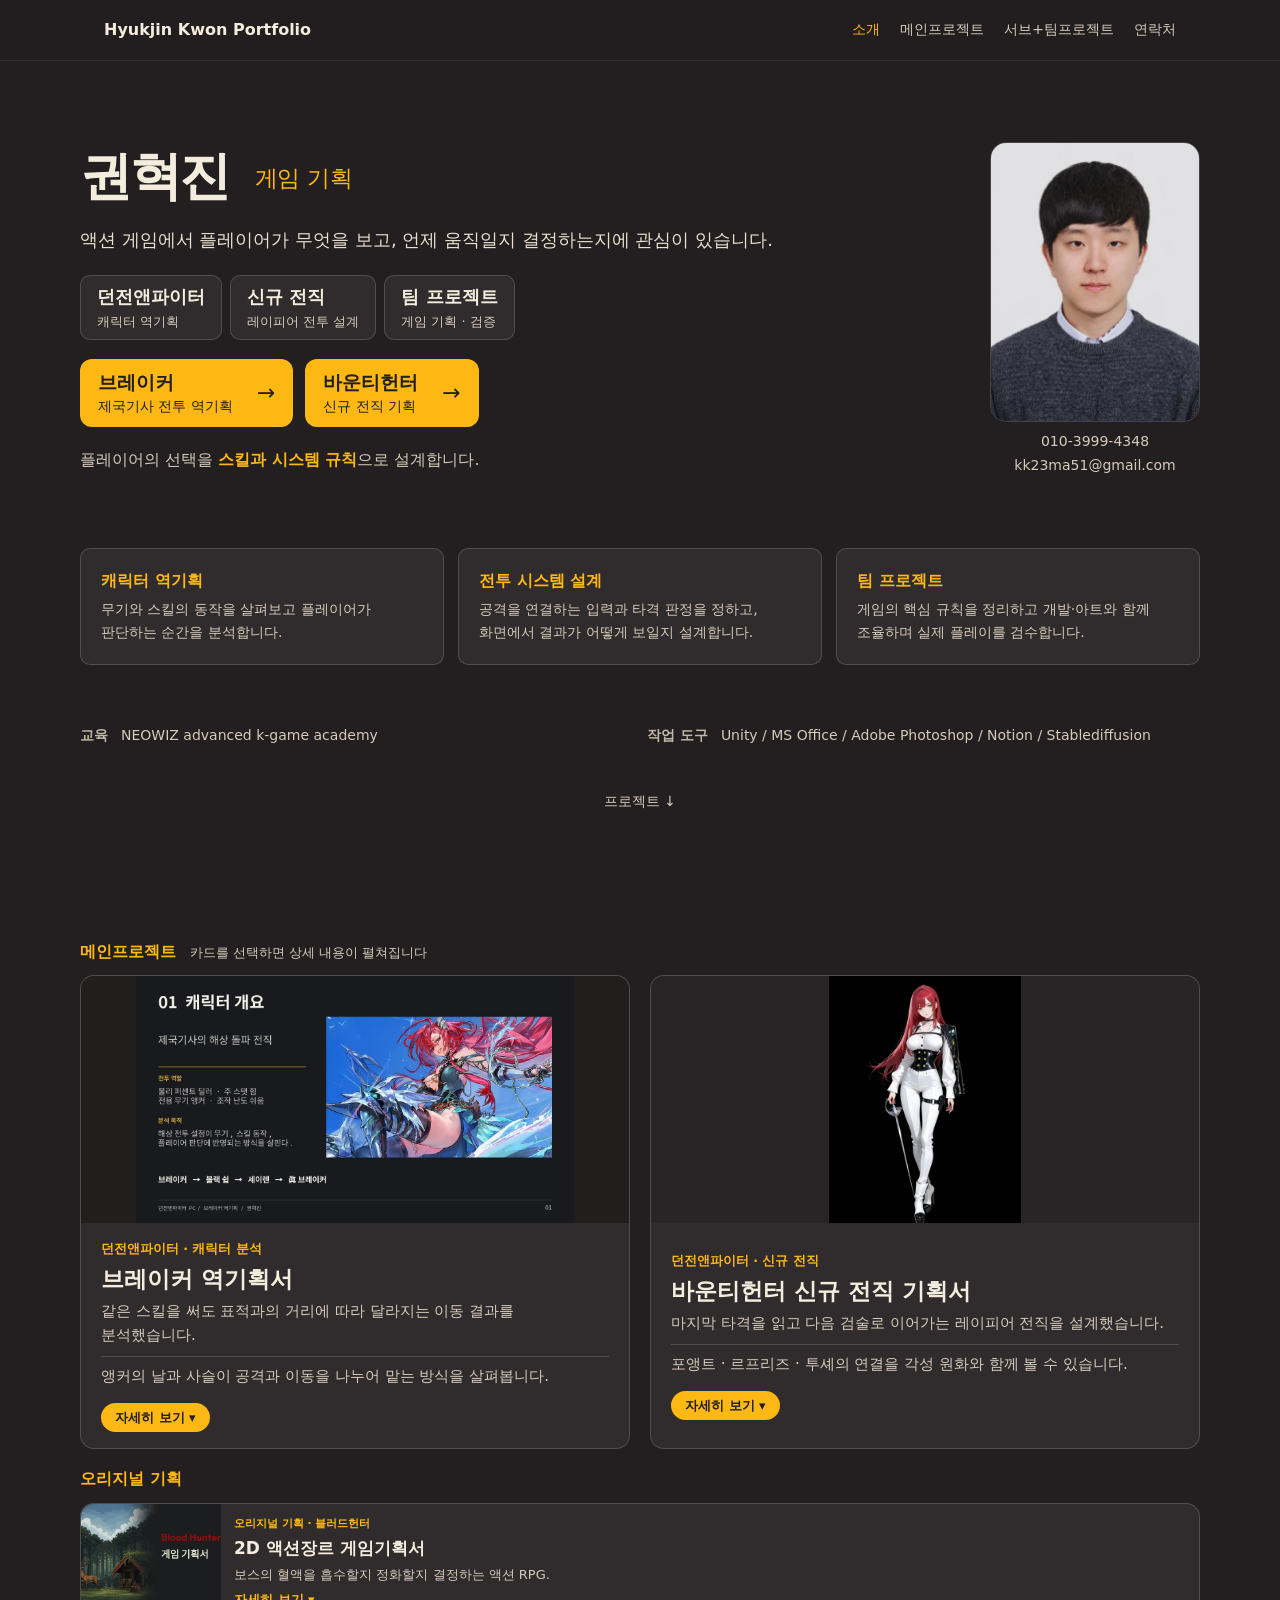
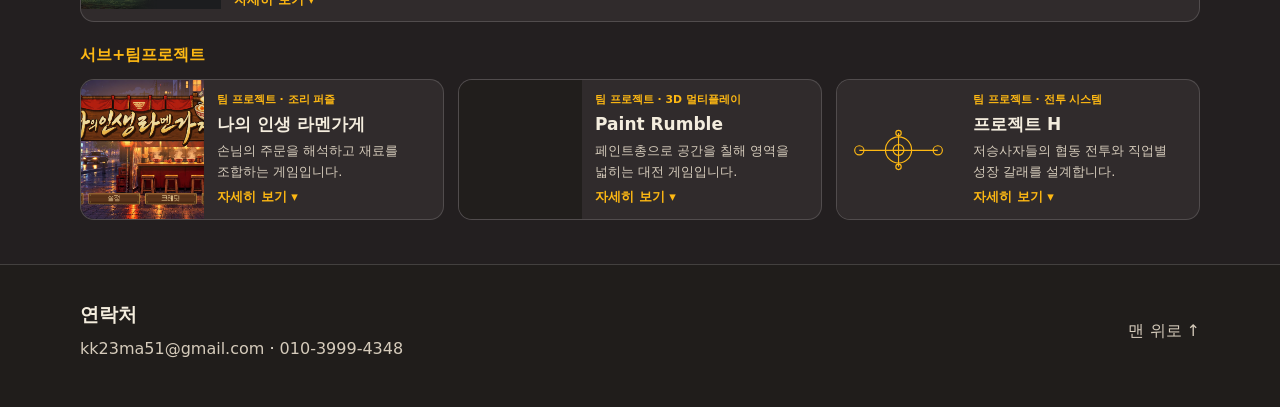
==== commit 76edc249: "Restore warm portfolio palette and simplify profile navigation" ====
--- a/index.html
+++ b/index.html
@@ -1,7 +1,7 @@
 <!doctype html>
-<html lang="ko"><head><meta charset="utf-8"><meta name="viewport" content="width=device-width,initial-scale=1"><meta name="theme-color" content="#070b14"><title>권혁진 | 게임 기획 포트폴리오</title><meta name="description" content="권혁진의 게임 기획 포트폴리오. 던전앤파이터 역기획과 신규 전직 설계, 팀 프로젝트를 살펴보세요."><link rel="icon" href="assets/favicon.svg"><link rel="stylesheet" href="assets/reader-home.css"><script defer src="assets/reader-home.js"></script></head><body><a class="skip" href="#projects">프로젝트로 이동</a><canvas id="sky" aria-hidden="true"></canvas>
-<header class="topbar"><div class="wrap"><a class="brand" href="#profile"><em>✦</em> 권혁진 <span>· GAME DESIGN</span></a><nav aria-label="주 메뉴"><a href="#profile">소개</a><a href="#breaker">브레이커</a><a href="#bounty-hunter">바운티헌터</a><a href="#team-projects">팀 프로젝트</a><a href="#contact">연락처</a></nav></div></header>
-<main class="wrap" id="main"><section id="profile" class="screen intro"><div class="hero"><div><h1>권혁진 <span>게임 기획</span></h1><p class="statement">액션 게임에서 플레이어가 무엇을 보고, 언제 움직일지 결정하는지에 관심이 있습니다. </p><ul class="stats"><li><b>던전앤파이터</b>캐릭터 역기획</li><li><b>신규 전직</b>레이피어 전투 설계</li><li><b>팀 프로젝트</b>게임 기획 · 검증</li></ul><div class="ctas"><a href="#breaker"><b>브레이커</b><span>제국기사 전투 역기획</span><i>→</i></a><a href="#bounty-hunter"><b>바운티헌터</b><span>신규 전직 기획</span><i>→</i></a></div><p class="goal">플레이어의 선택을 <b>스킬과 시스템 규칙</b>으로 설계합니다.</p></div><div class="portrait"><img src="assets/profile-portrait.webp" alt="권혁진 프로필 사진" width="420" height="560"><a href="https://github.com/HJ0518">GitHub ↗</a><a href="mailto:kk23ma51@gmail.com">kk23ma51@gmail.com</a></div></div>
-<div class="skills"><div><b>캐릭터 역기획</b><p>무기와 스킬의 동작을 살펴보고 플레이어가 판단하는 순간을 분석합니다.</p></div><div><b>전투 시스템 설계</b><p>공격을 연결하는 입력과 타격 판정을 정하고, 화면에서 결과가 어떻게 보일지 설계합니다.</p></div><div><b>팀 프로젝트</b><p>게임의 핵심 규칙을 정리하고 개발·아트와 함께 조율하며 실제 플레이를 검수합니다.</p></div></div><div class="background-info"><div><b>교육</b><span>네오위즈 게임 제작 과정</span></div><div><b>작업 도구</b><span>Unity</span><span>Excel</span><span>PowerPoint</span><span>Notion</span></div></div><a class="down" href="#projects">프로젝트 ↓</a></section>
-<section id="projects" class="screen projects"><h2>대표작 <span>카드를 선택하면 상세 내용이 펼쳐집니다</span></h2><div class="pair"><a class="card feature" data-card="breaker" href="dnf-breaker.html" aria-expanded="false" aria-controls="breaker"><span class="art art-breaker"><img class="" src="assets/slides/breaker-01.webp?v=toc-2" alt="브레이커 역기획서" loading="lazy" decoding="async"></span><span class="cardtext"><small>던전앤파이터 · 캐릭터 분석</small><strong>브레이커 역기획서</strong><span>같은 스킬을 써도 표적과의 거리에 따라 달라지는 이동 결과를 분석했습니다.</span><span class="contribution">앵커의 날과 사슬이 공격과 이동을 나누어 맡는 방식을 살펴봅니다.</span><b class="action">자세히 보기 ▾</b></span></a><a class="card feature" data-card="bounty-hunter" href="dnf-bounty-hunter.html" aria-expanded="false" aria-controls="bounty-hunter"><span class="art art-bounty-hunter"><img class="" src="assets/dnf-bounty-hunter-notion.webp" alt="바운티헌터 신규 전직 기획서" loading="lazy" decoding="async"></span><span class="cardtext"><small>던전앤파이터 · 신규 전직</small><strong>바운티헌터 신규 전직 기획서</strong><span>마지막 타격을 읽고 다음 검술로 이어가는 레이피어 전직을 설계했습니다.</span><span class="contribution">포앵트 · 르프리즈 · 투셰의 연결을 각성 원화와 함께 볼 수 있습니다.</span><b class="action">자세히 보기 ▾</b></span></a></div><div class="secondary"><h2>오리지널 기획</h2><a class="card compact" data-card="blood-hunter" href="blood-hunter.html" aria-expanded="false" aria-controls="blood-hunter"><span class="art art-blood-hunter"><img class="" src="assets/blood-hunter.png" alt="2D 액션장르 게임기획서" loading="lazy" decoding="async"></span><span class="cardtext"><small>오리지널 기획 · 블러드헌터</small><strong>2D 액션장르 게임기획서</strong><span>보스의 혈액을 흡수할지 정화할지 결정하는 액션 RPG.</span><b class="action">자세히 보기 ▾</b></span></a></div><h2 id="team-projects">팀 프로젝트</h2><div class="trio"><a class="card compact" data-card="ramen" href="ramen.html" aria-expanded="false" aria-controls="ramen"><span class="art art-ramen"><img class="" src="assets/ramen.png" alt="나의 인생 라멘가게" loading="lazy" decoding="async"></span><span class="cardtext"><small>팀 프로젝트 · 조리 퍼즐</small><strong>나의 인생 라멘가게</strong><span>손님의 주문을 해석하고 재료를 조합하는 게임입니다.</span><b class="action">자세히 보기 ▾</b></span></a><a class="card compact" data-card="paint-rumble" href="multiplayer.html" aria-expanded="false" aria-controls="paint-rumble"><span class="art art-paint-rumble"><img class="" src="assets/multiplayer.png" alt="Paint Rumble" loading="lazy" decoding="async"></span><span class="cardtext"><small>팀 프로젝트 · 3D 멀티플레이</small><strong>Paint Rumble</strong><span>페인트총으로 공간을 칠해 영역을 넓히는 대전 게임입니다.</span><b class="action">자세히 보기 ▾</b></span></a><a class="card compact" data-card="project-h" href="project-h.html" aria-expanded="false" aria-controls="project-h"><span class="art art-project-h"><span class="schematic"><svg viewBox="0 0 320 180" role="presentation" aria-hidden="true"><path d="M58 92H262M160 47V135"/><circle cx="160" cy="91" r="34"/><circle cx="160" cy="91" r="14"/><circle cx="58" cy="92" r="12"/><circle cx="262" cy="92" r="12"/><circle cx="160" cy="47" r="7"/><circle cx="160" cy="135" r="7"/></svg></span></span><span class="cardtext"><small>팀 프로젝트 · 전투 시스템</small><strong>프로젝트 H</strong><span>저승사자들의 협동 전투와 직업별 성장 갈래를 설계합니다.</span><b class="action">자세히 보기 ▾</b></span></a></div></section>
+<html lang="ko"><head><meta charset="utf-8"><meta name="viewport" content="width=device-width,initial-scale=1"><meta name="theme-color" content="#231f20"><title>권혁진 | 게임 기획 포트폴리오</title><meta name="description" content="권혁진의 게임 기획 포트폴리오. 던전앤파이터 역기획과 신규 전직 설계, 팀 프로젝트를 살펴보세요."><link rel="icon" href="assets/favicon.svg"><link rel="stylesheet" href="assets/reader-home.css?v=warm-1"><script defer src="assets/reader-home.js?v=warm-1"></script></head><body><a class="skip" href="#projects">프로젝트로 이동</a>
+<header class="topbar"><div class="wrap"><a class="brand" href="#profile">Hyukjin Kwon Portfolio</a><nav aria-label="주 메뉴"><a href="#profile">소개</a><a href="#projects">메인프로젝트</a><a href="#team-projects">서브+팀프로젝트</a><a href="#contact">연락처</a></nav></div></header>
+<main class="wrap" id="main"><section id="profile" class="screen intro"><div class="hero"><div><h1>권혁진 <span>게임 기획</span></h1><p class="statement">액션 게임에서 플레이어가 무엇을 보고, 언제 움직일지 결정하는지에 관심이 있습니다. </p><ul class="stats"><li><b>던전앤파이터</b>캐릭터 역기획</li><li><b>신규 전직</b>레이피어 전투 설계</li><li><b>팀 프로젝트</b>게임 기획 · 검증</li></ul><div class="ctas"><a href="#breaker"><b>브레이커</b><span>제국기사 전투 역기획</span><i>→</i></a><a href="#bounty-hunter"><b>바운티헌터</b><span>신규 전직 기획</span><i>→</i></a></div><p class="goal">플레이어의 선택을 <b>스킬과 시스템 규칙</b>으로 설계합니다.</p></div><div class="portrait"><img src="assets/profile-portrait.webp" alt="권혁진 프로필 사진" width="420" height="560"><div class="portrait-contact"><p>010-3999-4348</p><p>kk23ma51@gmail.com</p></div></div></div>
+<div class="skills"><div><b>캐릭터 역기획</b><p>무기와 스킬의 동작을 살펴보고 플레이어가 판단하는 순간을 분석합니다.</p></div><div><b>전투 시스템 설계</b><p>공격을 연결하는 입력과 타격 판정을 정하고, 화면에서 결과가 어떻게 보일지 설계합니다.</p></div><div><b>팀 프로젝트</b><p>게임의 핵심 규칙을 정리하고 개발·아트와 함께 조율하며 실제 플레이를 검수합니다.</p></div></div><div class="background-info"><div><b>교육</b><span>NEOWIZ advanced k-game academy</span></div><div><b>작업 도구</b><span>Unity / MS Office / Adobe Photoshop / Notion / Stablediffusion</span></div></div><a class="down" href="#projects">프로젝트 ↓</a></section>
+<section id="projects" class="screen projects"><h2>메인프로젝트 <span>카드를 선택하면 상세 내용이 펼쳐집니다</span></h2><div class="pair"><a class="card feature" data-card="breaker" href="dnf-breaker.html" aria-expanded="false" aria-controls="breaker"><span class="art art-breaker"><img class="" src="assets/slides/breaker-01.webp?v=toc-2" alt="브레이커 역기획서" loading="lazy" decoding="async"></span><span class="cardtext"><small>던전앤파이터 · 캐릭터 분석</small><strong>브레이커 역기획서</strong><span>같은 스킬을 써도 표적과의 거리에 따라 달라지는 이동 결과를 분석했습니다.</span><span class="contribution">앵커의 날과 사슬이 공격과 이동을 나누어 맡는 방식을 살펴봅니다.</span><b class="action">자세히 보기 ▾</b></span></a><a class="card feature" data-card="bounty-hunter" href="dnf-bounty-hunter.html" aria-expanded="false" aria-controls="bounty-hunter"><span class="art art-bounty-hunter"><img class="" src="assets/dnf-bounty-hunter-notion.webp" alt="바운티헌터 신규 전직 기획서" loading="lazy" decoding="async"></span><span class="cardtext"><small>던전앤파이터 · 신규 전직</small><strong>바운티헌터 신규 전직 기획서</strong><span>마지막 타격을 읽고 다음 검술로 이어가는 레이피어 전직을 설계했습니다.</span><span class="contribution">포앵트 · 르프리즈 · 투셰의 연결을 각성 원화와 함께 볼 수 있습니다.</span><b class="action">자세히 보기 ▾</b></span></a></div><div class="secondary"><h2>오리지널 기획</h2><a class="card compact" data-card="blood-hunter" href="blood-hunter.html" aria-expanded="false" aria-controls="blood-hunter"><span class="art art-blood-hunter"><img class="" src="assets/blood-hunter.png" alt="2D 액션장르 게임기획서" loading="lazy" decoding="async"></span><span class="cardtext"><small>오리지널 기획 · 블러드헌터</small><strong>2D 액션장르 게임기획서</strong><span>보스의 혈액을 흡수할지 정화할지 결정하는 액션 RPG.</span><b class="action">자세히 보기 ▾</b></span></a></div><h2 id="team-projects">서브+팀프로젝트</h2><div class="trio"><a class="card compact" data-card="ramen" href="ramen.html" aria-expanded="false" aria-controls="ramen"><span class="art art-ramen"><img class="" src="assets/ramen.png" alt="나의 인생 라멘가게" loading="lazy" decoding="async"></span><span class="cardtext"><small>팀 프로젝트 · 조리 퍼즐</small><strong>나의 인생 라멘가게</strong><span>손님의 주문을 해석하고 재료를 조합하는 게임입니다.</span><b class="action">자세히 보기 ▾</b></span></a><a class="card compact" data-card="paint-rumble" href="multiplayer.html" aria-expanded="false" aria-controls="paint-rumble"><span class="art art-paint-rumble"><img class="" src="assets/multiplayer.png" alt="Paint Rumble" loading="lazy" decoding="async"></span><span class="cardtext"><small>팀 프로젝트 · 3D 멀티플레이</small><strong>Paint Rumble</strong><span>페인트총으로 공간을 칠해 영역을 넓히는 대전 게임입니다.</span><b class="action">자세히 보기 ▾</b></span></a><a class="card compact" data-card="project-h" href="project-h.html" aria-expanded="false" aria-controls="project-h"><span class="art art-project-h"><span class="schematic"><svg viewBox="0 0 320 180" role="presentation" aria-hidden="true"><path d="M58 92H262M160 47V135"/><circle cx="160" cy="91" r="34"/><circle cx="160" cy="91" r="14"/><circle cx="58" cy="92" r="12"/><circle cx="262" cy="92" r="12"/><circle cx="160" cy="47" r="7"/><circle cx="160" cy="135" r="7"/></svg></span></span><span class="cardtext"><small>팀 프로젝트 · 전투 시스템</small><strong>프로젝트 H</strong><span>저승사자들의 협동 전투와 직업별 성장 갈래를 설계합니다.</span><b class="action">자세히 보기 ▾</b></span></a></div></section>
 <div id="sheets"><div class="fold" data-project="breaker" hidden><div class="reading"><article id="breaker" class="paper" tabindex="-1"><header><small>던전앤파이터 · 캐릭터 분석</small><h2>브레이커 역기획서</h2><p>같은 스킬을 써도 표적과의 거리에 따라 달라지는 이동 결과를 분석했습니다.</p></header><section id="breaker-part-1"><h3><i>1.1</i> 기획서 슬라이드</h3><div class="deck" aria-label="기획서 슬라이드"><div class="deckbar"><button type="button" data-prev aria-label="이전 슬라이드">← 이전</button><select aria-label="슬라이드 선택"><option value="0">1 / 11 · 캐릭터 개요</option><option value="1">2 / 11 · 세계관 및 캐릭터 콘셉트</option><option value="2">3 / 11 · 비주얼 분석</option><option value="3">4 / 11 · 무기 분석</option><option value="4">5 / 11 · 타이드 바운드</option><option value="5">6 / 11 · 웨이브 브레이커</option><option value="6">7 / 11 · 딥 워터 콜</option><option value="7">8 / 11 · 전투 콘셉트</option><option value="8">9 / 11 · 신규 전직 설계 원칙</option><option value="9">10 / 11 · 후속 전직 구상</option><option value="10">11 / 11 · 개선 제안</option></select><button type="button" data-next aria-label="다음 슬라이드">다음 →</button></div><a data-frame  href="assets/slides/breaker-01.webp?v=toc-2" target="_blank" rel="noopener"><img src="assets/slides/breaker-01.webp?v=toc-2" alt="캐릭터 개요 슬라이드 원본" width="1280" height="720" loading="lazy"></a><a data-frame hidden href="assets/slides/breaker-02.webp?v=toc-2" target="_blank" rel="noopener"><img data-src="assets/slides/breaker-02.webp?v=toc-2" alt="세계관 및 캐릭터 콘셉트 슬라이드 원본" width="1280" height="720" loading="lazy"></a><a data-frame hidden href="assets/slides/breaker-03.webp?v=toc-2" target="_blank" rel="noopener"><img data-src="assets/slides/breaker-03.webp?v=toc-2" alt="비주얼 분석 슬라이드 원본" width="1280" height="720" loading="lazy"></a><a data-frame hidden href="assets/slides/breaker-04.webp?v=toc-2" target="_blank" rel="noopener"><img data-src="assets/slides/breaker-04.webp?v=toc-2" alt="무기 분석 슬라이드 원본" width="1280" height="720" loading="lazy"></a><a data-frame hidden href="assets/slides/breaker-05.webp?v=toc-2" target="_blank" rel="noopener"><img data-src="assets/slides/breaker-05.webp?v=toc-2" alt="타이드 바운드 슬라이드 원본" width="1280" height="720" loading="lazy"></a><a data-frame hidden href="assets/slides/breaker-06.webp?v=toc-2" target="_blank" rel="noopener"><img data-src="assets/slides/breaker-06.webp?v=toc-2" alt="웨이브 브레이커 슬라이드 원본" width="1280" height="720" loading="lazy"></a><a data-frame hidden href="assets/slides/breaker-07.webp?v=toc-2" target="_blank" rel="noopener"><img data-src="assets/slides/breaker-07.webp?v=toc-2" alt="딥 워터 콜 슬라이드 원본" width="1280" height="720" loading="lazy"></a><a data-frame hidden href="assets/slides/breaker-08.webp?v=toc-2" target="_blank" rel="noopener"><img data-src="assets/slides/breaker-08.webp?v=toc-2" alt="전투 콘셉트 슬라이드 원본" width="1280" height="720" loading="lazy"></a><a data-frame hidden href="assets/slides/breaker-09.webp?v=toc-2" target="_blank" rel="noopener"><img data-src="assets/slides/breaker-09.webp?v=toc-2" alt="신규 전직 설계 원칙 슬라이드 원본" width="1280" height="720" loading="lazy"></a><a data-frame hidden href="assets/slides/breaker-10.webp?v=toc-2" target="_blank" rel="noopener"><img data-src="assets/slides/breaker-10.webp?v=toc-2" alt="후속 전직 구상 슬라이드 원본" width="1280" height="720" loading="lazy"></a><a data-frame hidden href="assets/slides/breaker-11.webp?v=toc-2" target="_blank" rel="noopener"><img data-src="assets/slides/breaker-11.webp?v=toc-2" alt="개선 제안 슬라이드 원본" width="1280" height="720" loading="lazy"></a></div></section><section id="breaker-part-2"><h3><i>1.2</i> 전투 관찰</h3><p>브레이커는 앵커의 날로 넓은 범위를 쓸고, 사슬로 표적과의 거리를 좁힙니다. 타이드 바운드는 먼 적에게 접근하지만 가까운 적은 제자리에서 공격합니다.</p></section><section id="breaker-part-3"><h3><i>1.3</i> 개선 제안</h3><p>기존 훅 표식의 모양으로 접근과 제자리 타격을 구분하도록 제안했습니다. 두 표식을 비교해 시전 결과 예측과 의도치 않은 이동이 어떻게 달라지는지 검증할 계획입니다.</p></section><details><summary>자료와 상세 기획 보기</summary><div class="resources"><a href="dnf-breaker.html">전체 기획서 보기 →</a><a target="_blank" rel="noopener" href="https://app.notion.com/p/3baf04b0cec1805c9797eba2e2a3ff5b">노션 원본 ↗</a></div></details></article><aside class="reader"><strong>이 프로젝트의 목차</strong><output>0%</output><progress value="0" max="100" aria-label="읽기 진행률"></progress><nav><a href="#breaker-part-1"><i>1.1</i> 기획서 슬라이드</a><a href="#breaker-part-2"><i>1.2</i> 전투 관찰</a><a href="#breaker-part-3"><i>1.3</i> 개선 제안</a></nav><button data-close="breaker">접고 목록으로 ↑</button></aside></div><div class="after"><button data-close="breaker">프로젝트 접기 ↑</button><a href="#bounty-hunter">바운티헌터 신규 전직 기획서 →</a></div></div><div class="fold" data-project="bounty-hunter" hidden><div class="reading"><article id="bounty-hunter" class="paper" tabindex="-1"><header><small>던전앤파이터 · 신규 전직</small><h2>바운티헌터 신규 전직 기획서</h2><p>마지막 타격을 읽고 다음 검술로 이어가는 레이피어 전직을 설계했습니다.</p></header><section id="bounty-hunter-part-1"><h3><i>2.1</i> 기획서 슬라이드</h3><div class="deck" aria-label="기획서 슬라이드"><div class="deckbar"><button type="button" data-prev aria-label="이전 슬라이드">← 이전</button><select aria-label="슬라이드 선택"><option value="0">1 / 7 · 전직 개요 및 기획 의도</option><option value="1">2 / 7 · 배경과 성격</option><option value="2">3 / 7 · 무기와 전투 콘셉트</option><option value="3">4 / 7 · 핵심 전투 메커니즘</option><option value="4">5 / 7 · 스킬 연계 예시</option><option value="5">6 / 7 · 각성별 콘셉트와 일러스트</option><option value="6">7 / 7 · 진 각성 일러스트</option></select><button type="button" data-next aria-label="다음 슬라이드">다음 →</button></div><a data-frame  href="assets/slides/bounty-01.webp?v=toc-2" target="_blank" rel="noopener"><img src="assets/slides/bounty-01.webp?v=toc-2" alt="전직 개요 및 기획 의도 슬라이드 원본" width="1280" height="720" loading="lazy"></a><a data-frame hidden href="assets/slides/bounty-02.webp?v=toc-2" target="_blank" rel="noopener"><img data-src="assets/slides/bounty-02.webp?v=toc-2" alt="배경과 성격 슬라이드 원본" width="1280" height="720" loading="lazy"></a><a data-frame hidden href="assets/slides/bounty-03.webp?v=toc-2" target="_blank" rel="noopener"><img data-src="assets/slides/bounty-03.webp?v=toc-2" alt="무기와 전투 콘셉트 슬라이드 원본" width="1280" height="720" loading="lazy"></a><a data-frame hidden href="assets/slides/bounty-04.webp?v=toc-2" target="_blank" rel="noopener"><img data-src="assets/slides/bounty-04.webp?v=toc-2" alt="핵심 전투 메커니즘 슬라이드 원본" width="1280" height="720" loading="lazy"></a><a data-frame hidden href="assets/slides/bounty-05.webp?v=toc-2" target="_blank" rel="noopener"><img data-src="assets/slides/bounty-05.webp?v=toc-2" alt="스킬 연계 예시 슬라이드 원본" width="1280" height="720" loading="lazy"></a><a data-frame hidden href="assets/slides/bounty-06.webp?v=toc-2" target="_blank" rel="noopener"><img data-src="assets/slides/bounty-06.webp?v=toc-2" alt="각성별 콘셉트와 일러스트 슬라이드 원본" width="1280" height="720" loading="lazy"></a><a data-frame hidden href="assets/slides/bounty-07.webp?v=toc-2" target="_blank" rel="noopener"><img data-src="assets/slides/bounty-07.webp?v=toc-2" alt="진 각성 일러스트 슬라이드 원본" width="1280" height="720" loading="lazy"></a></div></section><section id="bounty-hunter-part-2"><h3><i>2.2</i> 전직 개요</h3><p>제국의 수배자를 쫓는 현상금 사냥꾼. 레이피어 한 자루로 짧은 빈틈에 여러 검격을 이어갑니다.</p></section><section id="bounty-hunter-part-3"><h3><i>2.3</i> 전투 메커니즘</h3><p>각성기를 제외한 공격 스킬의 마지막 타격이 적에게 포앵트를 남깁니다. 르프리즈로 다음 공격을 연결하고 첫 타격을 맞히면 투셰가 발동합니다.</p></section><details><summary>자료와 상세 기획 보기</summary><div class="resources"><a href="dnf-bounty-hunter.html">전체 기획서 보기 →</a><a target="_blank" rel="noopener" href="https://app.notion.com/p/41cf04b0cec180078c1bc5c3c70ddd81">노션 원본 ↗</a></div></details></article><aside class="reader"><strong>이 프로젝트의 목차</strong><output>0%</output><progress value="0" max="100" aria-label="읽기 진행률"></progress><nav><a href="#bounty-hunter-part-1"><i>2.1</i> 기획서 슬라이드</a><a href="#bounty-hunter-part-2"><i>2.2</i> 전직 개요</a><a href="#bounty-hunter-part-3"><i>2.3</i> 전투 메커니즘</a></nav><button data-close="bounty-hunter">접고 목록으로 ↑</button></aside></div><div class="after"><button data-close="bounty-hunter">프로젝트 접기 ↑</button><a href="#blood-hunter">2D 액션장르 게임기획서 →</a></div></div><div class="fold" data-project="blood-hunter" hidden><div class="reading"><article id="blood-hunter" class="paper" tabindex="-1"><header><small>오리지널 기획 · 블러드헌터</small><h2>2D 액션장르 게임기획서</h2><p>보스의 혈액을 흡수할지 정화할지 결정하는 액션 RPG.</p></header><section id="blood-hunter-part-1"><h3><i>3.1</i> 프로젝트 화면</h3><img class="scene" src="assets/blood-hunter.png" alt="2D 액션장르 게임기획서" loading="lazy" decoding="async"></section><section id="blood-hunter-part-2"><h3><i>3.2</i> 전투와 성장</h3><p>흡수는 능력을 강화하고 야성을 높입니다. 정화로 얻는 재화는 성장과 거래에 사용합니다. 이 선택이 NPC와의 상호작용과 결말에 이어집니다.</p></section><section id="blood-hunter-part-3"><h3><i>3.3</i> 기획 범위</h3><p>왕국의 전투에는 경보를 울리는 시녀, 방패로 길을 막는 근위병, 원거리에서 공격하는 마법사가 등장합니다. 적 조합에 따라 먼저 대응할 대상이 달라집니다.</p></section><details><summary>자료와 상세 기획 보기</summary><div class="resources"><a href="blood-hunter.html">전체 기획서 보기 →</a></div></details></article><aside class="reader"><strong>이 프로젝트의 목차</strong><output>0%</output><progress value="0" max="100" aria-label="읽기 진행률"></progress><nav><a href="#blood-hunter-part-1"><i>3.1</i> 프로젝트 화면</a><a href="#blood-hunter-part-2"><i>3.2</i> 전투와 성장</a><a href="#blood-hunter-part-3"><i>3.3</i> 기획 범위</a></nav><button data-close="blood-hunter">접고 목록으로 ↑</button></aside></div><div class="after"><button data-close="blood-hunter">프로젝트 접기 ↑</button><a href="#ramen">나의 인생 라멘가게 →</a></div></div><div class="fold" data-project="ramen" hidden><div class="reading"><article id="ramen" class="paper" tabindex="-1"><header><small>팀 프로젝트 · 조리 퍼즐</small><h2>나의 인생 라멘가게</h2><p>손님의 주문을 해석하고 재료를 조합하는 게임입니다.</p></header><section id="ramen-part-1"><h3><i>4.1</i> 프로젝트 화면</h3><img class="scene" src="assets/ramen.png" alt="나의 인생 라멘가게" loading="lazy" decoding="async"></section><section id="ramen-part-2"><h3><i>4.2</i> 주문과 조리</h3><p>손님의 대사를 읽고 재료와 수량을 결정합니다. 조리 결과를 채점하고 다음 영업일로 이어지는 흐름을 설계했습니다.</p></section><section id="ramen-part-3"><h3><i>4.3</i> 수량 상한과 검증</h3><p>조리 화면에서 만들 수 있는 답을 채점에서도 인정하도록 두 시스템에 같은 상한을 적용했습니다. 기본 차슈 2개에 3개를 더 요구해도 정답은 최대치인 4개입니다.</p></section><details><summary>자료와 상세 기획 보기</summary><div class="resources"><a href="ramen.html">전체 기획서 보기 →</a><a href="ramen.html#topping-demo">조리 규칙 체험 →</a></div></details></article><aside class="reader"><strong>이 프로젝트의 목차</strong><output>0%</output><progress value="0" max="100" aria-label="읽기 진행률"></progress><nav><a href="#ramen-part-1"><i>4.1</i> 프로젝트 화면</a><a href="#ramen-part-2"><i>4.2</i> 주문과 조리</a><a href="#ramen-part-3"><i>4.3</i> 수량 상한과 검증</a></nav><button data-close="ramen">접고 목록으로 ↑</button></aside></div><div class="after"><button data-close="ramen">프로젝트 접기 ↑</button><a href="#paint-rumble">Paint Rumble →</a></div></div><div class="fold" data-project="paint-rumble" hidden><div class="reading"><article id="paint-rumble" class="paper" tabindex="-1"><header><small>팀 프로젝트 · 3D 멀티플레이</small><h2>Paint Rumble</h2><p>페인트총으로 공간을 칠해 영역을 넓히는 대전 게임입니다.</p></header><section id="paint-rumble-part-1"><h3><i>5.1</i> 프로젝트 화면</h3><img class="scene" src="assets/multiplayer.png" alt="Paint Rumble" loading="lazy" decoding="async"></section><section id="paint-rumble-part-2"><h3><i>5.2</i> 영역 경쟁</h3><p>페인트총을 상대에게 겨누면 교전에 집중할 수 있고 바닥에 쏘면 팀의 영역을 넓힐 수 있습니다. 같은 발사 입력으로 서로 다른 목표를 선택합니다.</p></section><details><summary>자료와 상세 기획 보기</summary><div class="resources"><a href="multiplayer.html">전체 기획서 보기 →</a></div></details></article><aside class="reader"><strong>이 프로젝트의 목차</strong><output>0%</output><progress value="0" max="100" aria-label="읽기 진행률"></progress><nav><a href="#paint-rumble-part-1"><i>5.1</i> 프로젝트 화면</a><a href="#paint-rumble-part-2"><i>5.2</i> 영역 경쟁</a></nav><button data-close="paint-rumble">접고 목록으로 ↑</button></aside></div><div class="after"><button data-close="paint-rumble">프로젝트 접기 ↑</button><a href="#project-h">프로젝트 H →</a></div></div><div class="fold" data-project="project-h" hidden><div class="reading"><article id="project-h" class="paper" tabindex="-1"><header><small>팀 프로젝트 · 전투 시스템</small><h2>프로젝트 H</h2><p>저승사자들의 협동 전투와 직업별 성장 갈래를 설계합니다.</p></header><section id="project-h-part-1"><h3><i>6.1</i> 협동 체력</h3><p>팀 체력이 소진되면 개인 체력으로 전환합니다. 개인 체력도 소진된 플레이어는 유령이 되고 팀원이 페이즈를 돌파하면 다시 합류합니다.</p></section><section id="project-h-part-2"><h3><i>6.2</i> 직업별 성장</h3><p>사냥꾼의 도탄은 가까이 모인 적, 관통은 일직선에 놓인 적, 폭발은 적이 모일 위치를 활용합니다. 적 배치에 따라 유리한 갈래가 달라지는지 확인하는 단계입니다.</p></section><details><summary>자료와 상세 기획 보기</summary><div class="resources"><a href="project-h.html">전체 기획서 보기 →</a></div></details></article><aside class="reader"><strong>이 프로젝트의 목차</strong><output>0%</output><progress value="0" max="100" aria-label="읽기 진행률"></progress><nav><a href="#project-h-part-1"><i>6.1</i> 협동 체력</a><a href="#project-h-part-2"><i>6.2</i> 직업별 성장</a></nav><button data-close="project-h">접고 목록으로 ↑</button></aside></div><div class="after"><button data-close="project-h">프로젝트 접기 ↑</button><a href="#breaker">브레이커 역기획서 →</a></div></div></div></main><footer id="contact"><div class="wrap"><div><h2>연락처</h2><a href="mailto:kk23ma51@gmail.com">kk23ma51@gmail.com</a> · <a href="tel:+821039994348">010-3999-4348</a></div><a href="#profile">맨 위로 ↑</a></div></footer></body></html>
--- a/assets/reader-home.css
+++ b/assets/reader-home.css
@@ -1,12 +1,14 @@
 /* Portfolio overview and inline project reader */
-:root{--base:#05080f;--panel:rgba(15,23,39,.9);--edge:#ffffff28;--text:#eff4fb;--muted:#b7c5d5;--accent:#b8e46e;--bar:60px;color-scheme:dark;font-family:Pretendard,"Malgun Gothic",system-ui,sans-serif;color:var(--text);background:var(--base);scroll-padding-top:calc(var(--bar) + 16px)}
-*{box-sizing:border-box}body{margin:0;line-height:1.65;word-break:keep-all;overflow-wrap:anywhere;background:radial-gradient(ellipse at 7% 22%,#49416b55,transparent 47%),radial-gradient(ellipse at 92% 55%,#23485e60,transparent 46%),radial-gradient(ellipse at 54% 94%,#422b4966,transparent 42%);background-attachment:fixed}a{color:inherit;text-decoration:none}button,select{font:inherit}button{cursor:pointer}a:focus-visible,button:focus-visible,select:focus-visible,summary:focus-visible{outline:3px solid #79acda;outline-offset:3px}[hidden]{display:none!important}.skip{position:fixed;left:1rem;top:-8rem;z-index:20;background:white;color:#111;padding:.65rem}.skip:focus{top:.6rem}#sky{position:fixed;inset:0;width:100%;height:100%;z-index:-1;pointer-events:none}
-.wrap{max-width:1168px;margin:auto;padding-inline:24px}.topbar{position:sticky;top:0;z-index:6;background:#090f1cd9;border-bottom:1px solid #ffffff15;backdrop-filter:blur(10px)}.topbar .wrap,footer .wrap{display:flex;align-items:center;justify-content:space-between;gap:16px}.topbar .wrap{height:var(--bar)}.brand{font-weight:750;white-space:nowrap}.brand em{color:var(--accent);font-style:normal}.brand span,.topbar nav a{color:var(--muted)}.topbar nav{display:flex;gap:20px;align-items:center;font-size:.9rem}.topbar nav a.active,.topbar nav a:hover{color:white}
-.screen{min-height:calc(100svh - var(--bar));display:flex;flex-direction:column;justify-content:center;padding-block:38px 44px}.hero{display:grid;grid-template-columns:minmax(0,1fr) 210px;gap:56px;align-items:center}.intro h1{font-size:clamp(40px,4.1vw,56px);line-height:1.15;margin:0;letter-spacing:-.045em}.intro h1 span{display:block;font-size:23px;font-weight:550;letter-spacing:-.02em;color:var(--accent);margin-top:8px}.statement{max-width:730px;font-size:18px;line-height:1.8;color:#dde7ef}.stats{display:flex;flex-wrap:wrap;gap:8px;list-style:none;padding:0}.stats li,.skills>div{border:1px solid var(--edge);border-radius:10px;background:var(--panel)}.stats li{padding:6px 16px;color:var(--muted);font-size:13px}.stats b{display:block;font-size:18px;color:white}.ctas{display:flex;gap:12px;flex-wrap:wrap;margin-top:19px}.ctas a{display:grid;grid-template-columns:1fr auto;align-items:center;gap:0 24px;border-radius:12px;background:var(--accent);color:#111a0d;padding:10px 18px;line-height:1.45}.ctas b{font-size:19px}.ctas span{grid-row:2;font-size:14px}.ctas i{grid-column:2;grid-row:1/3;font-size:22px;font-style:normal}.portrait{display:grid;gap:7px;text-align:center}.portrait img{width:100%;height:auto;aspect-ratio:3/4;object-fit:cover;border-radius:16px;border:1px solid var(--edge);margin-bottom:6px}.portrait a,.after a,.after button,.reader button{background:#ffffff09;border:1px solid var(--edge);border-radius:32px;padding:4px 12px;color:var(--text);font-size:13px}.skills,.trio{display:grid;grid-template-columns:repeat(3,minmax(0,1fr));gap:14px}.skills{margin-top:28px}.skills>div{padding:16px 18px}.skills p{margin:4px 0 0;color:var(--muted);font-size:14px}.down{align-self:center;color:var(--muted);margin-top:26px;font-size:14px}
-.projects h2{font-size:16px;color:var(--accent);margin:20px 0 10px}.projects h2:first-child{margin-top:0}.projects h2 span{color:var(--muted);font-size:13px;font-weight:400;margin-left:8px}.pair{display:grid;grid-template-columns:repeat(2,minmax(0,1fr));gap:20px}.card{display:grid;background:var(--panel);border:1px solid var(--edge);border-radius:14px;overflow:hidden;transition:transform .2s,border-color .2s}.card:hover,.card[aria-expanded=true]{transform:translateY(-2px);border-color:var(--accent)}.art{display:block;overflow:hidden;background:#080d16}.art img,.scene,.deck img{display:block;width:100%;height:auto}.feature .art{aspect-ratio:20/9}.art img{width:100%;height:100%;object-fit:cover}.art-breaker img{object-fit:contain}.art-bounty-hunter{background:radial-gradient(ellipse at 52% 70%,#3d2930,#0c1018 72%)}.art-bounty-hunter img{object-fit:contain}.cardtext{display:flex;flex-direction:column;align-items:flex-start;padding:16px 20px;gap:4px;color:var(--muted);font-size:15px}.cardtext strong{font-size:23px;color:white;line-height:1.35}.cardtext small,.paper small{color:var(--accent);font-weight:650}.contribution{border-top:1px solid var(--edge);margin-top:4px;padding-top:7px;width:100%}.action{margin-top:auto;padding:4px 14px;background:var(--accent);border-radius:20px;color:#152013;font-size:13px}.feature .action{margin-top:10px}.compact{grid-template-columns:34% 1fr}.compact .art{min-height:95px}.compact .cardtext{padding:11px 13px;font-size:13px}.compact strong{font-size:17px}.compact .action{padding:0;background:none;color:var(--accent)}.secondary{margin-top:17px}.secondary .compact{grid-template-columns:140px 1fr}.secondary .art{height:105px}.schematic,.schematic svg{display:block;width:100%;height:100%}.schematic{background:radial-gradient(#1c423d,#09151c);color:#81baac}.schematic svg{fill:none;stroke:currentColor;stroke-width:3}
-.fold{margin:18px 0 48px}.reading{display:grid;grid-template-columns:minmax(0,1fr) 220px;gap:35px;align-items:start}.paper{background:#fff;color:#252a32;color-scheme:light;border-radius:13px;padding:clamp(22px,4vw,54px);outline:none;font-size:16px;line-height:1.85}.paper small,.paper i,.reader i{color:#458024}.paper h2{font-size:clamp(27px,3vw,40px);line-height:1.25;margin:8px 0 16px;letter-spacing:-.04em}.paper h3{font-size:21px;margin:0 0 12px;line-height:1.5}.paper i,.reader i{font-family:monospace;font-style:normal;font-size:.85em;margin-right:6px}.paper section,.paper details{border-top:1px solid #dce2e7;margin-top:28px;padding-top:23px}.paper p{margin:0 0 12px}.scene{border-radius:8px}.reader{position:sticky;top:calc(var(--bar) + 28px);color:var(--muted);font-size:14px}.reader output{float:right;color:var(--accent)}.reader progress{appearance:none;width:100%;height:3px;display:block;margin:9px 0 12px;color:var(--accent);background:#283142;border:0}.reader progress::-webkit-progress-bar{background:#283142}.reader progress::-webkit-progress-value{background:var(--accent)}.reader progress::-moz-progress-bar{background:var(--accent)}.reader nav{display:grid;gap:6px;margin-bottom:16px}.reader a.active,.reader a.active i{color:var(--accent)}.reader i{color:#9caec2}.paper summary{cursor:pointer;font-weight:700}.resources,.after{display:flex;flex-wrap:wrap;gap:12px;margin-top:14px}.resources a{color:#34751f;text-decoration:underline}.after{justify-content:space-between}.deckbar{display:flex;align-items:center;gap:6px;margin:0 0 10px}.deckbar button,.deckbar select{border:1px solid #bac4ca;color:#26313a;background:#f6f8fa;border-radius:7px;padding:5px 9px;font-size:14px}.deckbar select{min-width:0;max-width:100%;flex:1}.deckbar button{flex:none}.deckbar button:disabled{opacity:.45;cursor:default}.deck img{aspect-ratio:16/9;object-fit:contain;border-radius:8px;background:#101317}.deck a{display:block}footer{border-top:1px solid var(--edge);padding:34px 0 44px;background:#0a101be6}footer h2{font-size:19px;margin:0 0 6px}footer a{color:var(--muted)}
+:root{--base:#231f20;--panel:#302b2c;--edge:#ffffff28;--text:#f4edde;--muted:#d5cbbb;--accent:#fdb813;--bar:60px;color-scheme:dark;font-family:Pretendard,"Malgun Gothic",system-ui,sans-serif;color:var(--text);background:var(--base);scroll-padding-top:calc(var(--bar) + 16px)}
+*{box-sizing:border-box}body{margin:0;line-height:1.65;word-break:keep-all;overflow-wrap:anywhere;background:var(--base)}a{color:inherit;text-decoration:none}button,select{font:inherit}button{cursor:pointer}a:focus-visible,button:focus-visible,select:focus-visible,summary:focus-visible{outline:3px solid #c58b11;outline-offset:3px}[hidden]{display:none!important}.skip{position:fixed;left:1rem;top:-8rem;z-index:20;background:white;color:#111;padding:.65rem}.skip:focus{top:.6rem}
+.wrap{max-width:1168px;margin:auto;padding-inline:24px}.topbar{position:sticky;top:0;z-index:6;background:#231f20f5;border-bottom:1px solid #ffffff15;backdrop-filter:blur(10px)}.topbar .wrap,footer .wrap{display:flex;align-items:center;justify-content:space-between;gap:16px}.topbar .wrap{height:var(--bar)}.brand{font-weight:750;white-space:nowrap}.topbar nav a{color:var(--muted)}.topbar nav{display:flex;gap:20px;align-items:center;font-size:.9rem}.topbar nav a.active,.topbar nav a:hover{color:var(--accent)}
+.screen{min-height:calc(100svh - var(--bar));display:flex;flex-direction:column;justify-content:center;padding-block:38px 44px}.hero{display:grid;grid-template-columns:minmax(0,1fr) 210px;gap:56px;align-items:center}.intro h1{font-size:clamp(40px,4.1vw,56px);line-height:1.15;margin:0;letter-spacing:-.045em}.intro h1 span{display:block;font-size:23px;font-weight:550;letter-spacing:-.02em;color:var(--accent);margin-top:8px}.statement{max-width:730px;font-size:18px;line-height:1.8;color:#e9dfce}.stats{display:flex;flex-wrap:wrap;gap:8px;list-style:none;padding:0}.stats li,.skills>div{border:1px solid var(--edge);border-radius:10px;background:var(--panel)}.stats li{padding:6px 16px;color:var(--muted);font-size:13px}.stats b{display:block;font-size:18px;color:var(--text)}.ctas{display:flex;gap:12px;flex-wrap:wrap;margin-top:19px}.ctas a{display:grid;grid-template-columns:1fr auto;align-items:center;gap:0 24px;border-radius:12px;background:var(--accent);color:#231f20;padding:10px 18px;line-height:1.45}.ctas b{font-size:19px}.ctas span{grid-row:2;font-size:14px}.ctas i{grid-column:2;grid-row:1/3;font-size:22px;font-style:normal}.portrait{display:grid;gap:7px;text-align:center}.portrait img{width:100%;height:auto;aspect-ratio:3/4;object-fit:cover;border-radius:16px;border:1px solid var(--edge);margin-bottom:6px}.after a,.after button,.reader button{background:#ffffff09;border:1px solid var(--edge);border-radius:32px;padding:4px 12px;color:var(--text);font-size:13px}.skills,.trio{display:grid;grid-template-columns:repeat(3,minmax(0,1fr));gap:14px}.skills{margin-top:28px}.skills>div{padding:16px 18px}.skills p{margin:4px 0 0;color:var(--muted);font-size:14px}.down{align-self:center;color:var(--muted);margin-top:26px;font-size:14px}
+.projects h2{font-size:16px;color:var(--accent);margin:20px 0 10px}.projects h2:first-child{margin-top:0}.projects h2 span{color:var(--muted);font-size:13px;font-weight:400;margin-left:8px}.pair{display:grid;grid-template-columns:repeat(2,minmax(0,1fr));gap:20px}.card{display:grid;background:var(--panel);border:1px solid var(--edge);border-radius:14px;overflow:hidden;transition:transform .2s,border-color .2s}.card:hover,.card[aria-expanded=true]{transform:translateY(-2px);border-color:var(--accent)}.art{display:block;overflow:hidden;background:#211e1c}.art img,.scene,.deck img{display:block;width:100%;height:auto}.feature .art{aspect-ratio:20/9}.art img{width:100%;height:100%;object-fit:cover}.art-breaker img{object-fit:contain}.art-bounty-hunter{background:#292526}.art-bounty-hunter img{object-fit:contain}.cardtext{display:flex;flex-direction:column;align-items:flex-start;padding:16px 20px;gap:4px;color:var(--muted);font-size:15px}.cardtext strong{font-size:23px;color:var(--text);line-height:1.35}.cardtext small,.paper small{color:var(--accent);font-weight:650}.contribution{border-top:1px solid var(--edge);margin-top:4px;padding-top:7px;width:100%}.action{margin-top:auto;padding:4px 14px;background:var(--accent);border-radius:20px;color:#231f20;font-size:13px}.feature .action{margin-top:10px}.compact{grid-template-columns:34% 1fr}.compact .art{min-height:95px}.compact .cardtext{padding:11px 13px;font-size:13px}.compact strong{font-size:17px}.compact .action{padding:0;background:none;color:var(--accent)}.secondary{margin-top:17px}.secondary .compact{grid-template-columns:140px 1fr}.secondary .art{height:105px}.schematic,.schematic svg{display:block;width:100%;height:100%}.schematic{background:#302b2c;color:#fdb813}.schematic svg{fill:none;stroke:currentColor;stroke-width:3}
+.fold{margin:18px 0 48px}.reading{display:grid;grid-template-columns:minmax(0,1fr) 220px;gap:35px;align-items:start}.paper{background:#f3ecdf;color:#231f20;color-scheme:light;border-radius:13px;padding:clamp(22px,4vw,54px);outline:none;font-size:16px;line-height:1.85}.paper small,.paper i,.reader i{color:#785300}.paper h2{font-size:clamp(27px,3vw,40px);line-height:1.25;margin:8px 0 16px;letter-spacing:-.04em}.paper h3{font-size:21px;margin:0 0 12px;line-height:1.5}.paper i,.reader i{font-family:monospace;font-style:normal;font-size:.85em;margin-right:6px}.paper section,.paper details{border-top:1px solid #d3c8b6;margin-top:28px;padding-top:23px}.paper p{margin:0 0 12px}.scene{border-radius:8px}.reader{position:sticky;top:calc(var(--bar) + 28px);color:var(--muted);font-size:14px}.reader output{float:right;color:var(--accent)}.reader progress{appearance:none;width:100%;height:3px;display:block;margin:9px 0 12px;color:var(--accent);background:#554d46;border:0}.reader progress::-webkit-progress-bar{background:#554d46}.reader progress::-webkit-progress-value{background:var(--accent)}.reader progress::-moz-progress-bar{background:var(--accent)}.reader nav{display:grid;gap:6px;margin-bottom:16px}.reader a.active,.reader a.active i{color:var(--accent)}.reader i{color:#c1b6a4}.paper summary{cursor:pointer;font-weight:700}.resources,.after{display:flex;flex-wrap:wrap;gap:12px;margin-top:14px}.resources a{color:#765000;text-decoration:underline}.after{justify-content:space-between}.deckbar{display:flex;align-items:center;gap:6px;margin:0 0 10px}.deckbar button,.deckbar select{border:1px solid #bfad94;color:#302b2c;background:#f6efe2;border-radius:7px;padding:5px 9px;font-size:14px}.deckbar select{min-width:0;max-width:100%;flex:1}.deckbar button{flex:none}.deckbar button:disabled{opacity:.45;cursor:default}.deck img{aspect-ratio:16/9;object-fit:contain;border-radius:8px;background:#231f20}.deck a{display:block}footer{border-top:1px solid var(--edge);padding:34px 0 44px;background:#201d1b}footer h2{font-size:19px;margin:0 0 6px}footer a{color:var(--muted)}
 @media(max-width:1000px){.screen{min-height:auto;padding-block:32px}.hero{gap:28px;grid-template-columns:minmax(0,1fr) 150px}.reading{grid-template-columns:1fr}.reader{position:static;grid-row:1}.reader nav{display:flex;flex-wrap:wrap;gap:8px 17px}.reader button{display:none}.trio{grid-template-columns:1fr 1fr}.skills{gap:8px}}
-@media(max-width:680px){:root{--bar:82px}.wrap{padding-inline:16px}.topbar .wrap{flex-direction:column;align-items:flex-start;justify-content:center;gap:4px}.topbar nav{gap:15px;font-size:12px;width:100%;overflow-x:auto;white-space:nowrap}.hero{display:flex;flex-direction:column-reverse;align-items:stretch}.portrait{display:grid;grid-template-columns:85px 1fr;align-items:end;align-self:flex-start;gap:5px 12px}.portrait img{grid-row:span 2;margin:0}.portrait a:last-child{align-self:start}.statement{font-size:16px}.skills,.pair,.trio{grid-template-columns:1fr}.stats li{padding:6px 10px}.ctas a{flex:1;gap:0 8px}.cardtext{font-size:14px}.compact,.secondary .compact{grid-template-columns:108px 1fr}.secondary .art{height:auto}.reading{gap:16px}.deckbar button{padding-inline:7px}.paper{padding:19px}.after{gap:8px}footer .wrap{align-items:flex-start}}
+@media(max-width:680px){:root{--bar:82px}.wrap{padding-inline:16px}.topbar .wrap{flex-direction:column;align-items:flex-start;justify-content:center;gap:4px}.topbar nav{gap:15px;font-size:12px;width:100%;overflow-x:auto;white-space:nowrap}.hero{display:flex;flex-direction:column-reverse;align-items:stretch}.portrait{display:grid;grid-template-columns:85px 1fr;align-items:end;align-self:flex-start;gap:5px 12px}.portrait img{margin:0}.statement{font-size:16px}.skills,.pair,.trio{grid-template-columns:1fr}.stats li{padding:6px 10px}.ctas a{flex:1;gap:0 8px}.cardtext{font-size:14px}.compact,.secondary .compact{grid-template-columns:108px 1fr}.secondary .art{height:auto}.reading{gap:16px}.deckbar button{padding-inline:7px}.paper{padding:19px}.after{gap:8px}footer .wrap{align-items:flex-start}}
 @media(prefers-reduced-motion:no-preference){.intro .statement{animation:clarify .7s ease-out both}.fold:not([hidden]) .reading{animation:appear .32s ease-out both}.reveal{transition:opacity .45s,translate .45s}.reveal.waiting{opacity:0;translate:0 12px}.reveal:focus-within{opacity:1;translate:none}@keyframes appear{from{opacity:.1;transform:translateY(10px)}}@keyframes clarify{from{opacity:.1;filter:blur(4px)}}}
-@media print{#sky,.topbar,.portrait a,.ctas,.projects,.down,.reader,.after,.deckbar,footer{display:none}.screen{min-height:0}.fold[hidden],.deck [data-frame][hidden]{display:block!important}.reading{display:block}.paper{color:#111;padding:0}.paper section{break-inside:avoid}.skills>div{background:transparent;color:#111}body{background:#fff;color:#111}.wrap{padding:0}.intro{display:none}}
-.topbar .wrap{max-width:1120px}.skills b,.goal b{color:var(--accent)}.goal{color:var(--muted);margin:20px 0 0}.background-info{display:grid;grid-template-columns:1fr 1fr;gap:14px;margin-top:16px;color:var(--muted);font-size:14px}.background-info>div{display:flex;align-items:center;gap:8px;flex-wrap:wrap}.background-info b{color:#a1b1c2;margin-right:5px}.background-info>div:nth-child(2) span{border:1px solid var(--edge);border-radius:6px;background:#ffffff09;padding:1px 8px}.skills>div{padding:19px 20px}.intro .down{margin-top:32px}@media(min-width:1001px){.intro h1 span{display:inline-block;vertical-align:middle;margin:0 0 3px 10px;color:#d9e2ee}.intro{justify-content:space-evenly}.intro .down{margin-top:0}}@media(max-width:680px){.background-info{grid-template-columns:1fr}}
+@media print{.topbar,.ctas,.projects,.down,.reader,.after,.deckbar,footer{display:none}.screen{min-height:0}.fold[hidden],.deck [data-frame][hidden]{display:block!important}.reading{display:block}.paper{color:#111;padding:0}.paper section{break-inside:avoid}.skills>div{background:transparent;color:#111}body{background:#fff;color:#111}.wrap{padding:0}.intro{display:none}}
+.topbar .wrap{max-width:1120px}.skills b,.goal b{color:var(--accent)}.goal{color:var(--muted);margin:20px 0 0}.background-info{display:grid;grid-template-columns:1fr 1fr;gap:14px;margin-top:16px;color:var(--muted);font-size:14px}.background-info>div{display:flex;align-items:center;gap:8px;flex-wrap:wrap}.background-info b{color:#c1b7a8;margin-right:5px}.skills>div{padding:19px 20px}.intro .down{margin-top:32px}@media(min-width:1001px){.intro h1 span{display:inline-block;vertical-align:middle;margin:0 0 3px 10px;color:#fdb813}.intro{justify-content:space-evenly}.intro .down{margin-top:0}}@media(max-width:680px){.background-info{grid-template-columns:1fr}}
+
+.portrait-contact{font-size:14px;line-height:1.65;color:var(--muted)}.portrait-contact p{margin:0}.portrait{gap:2px}.reader i{color:var(--muted)}@media(max-width:680px){.portrait{align-items:center;gap:12px}.portrait-contact{text-align:left}.topbar nav{gap:clamp(8px,3vw,15px)}}
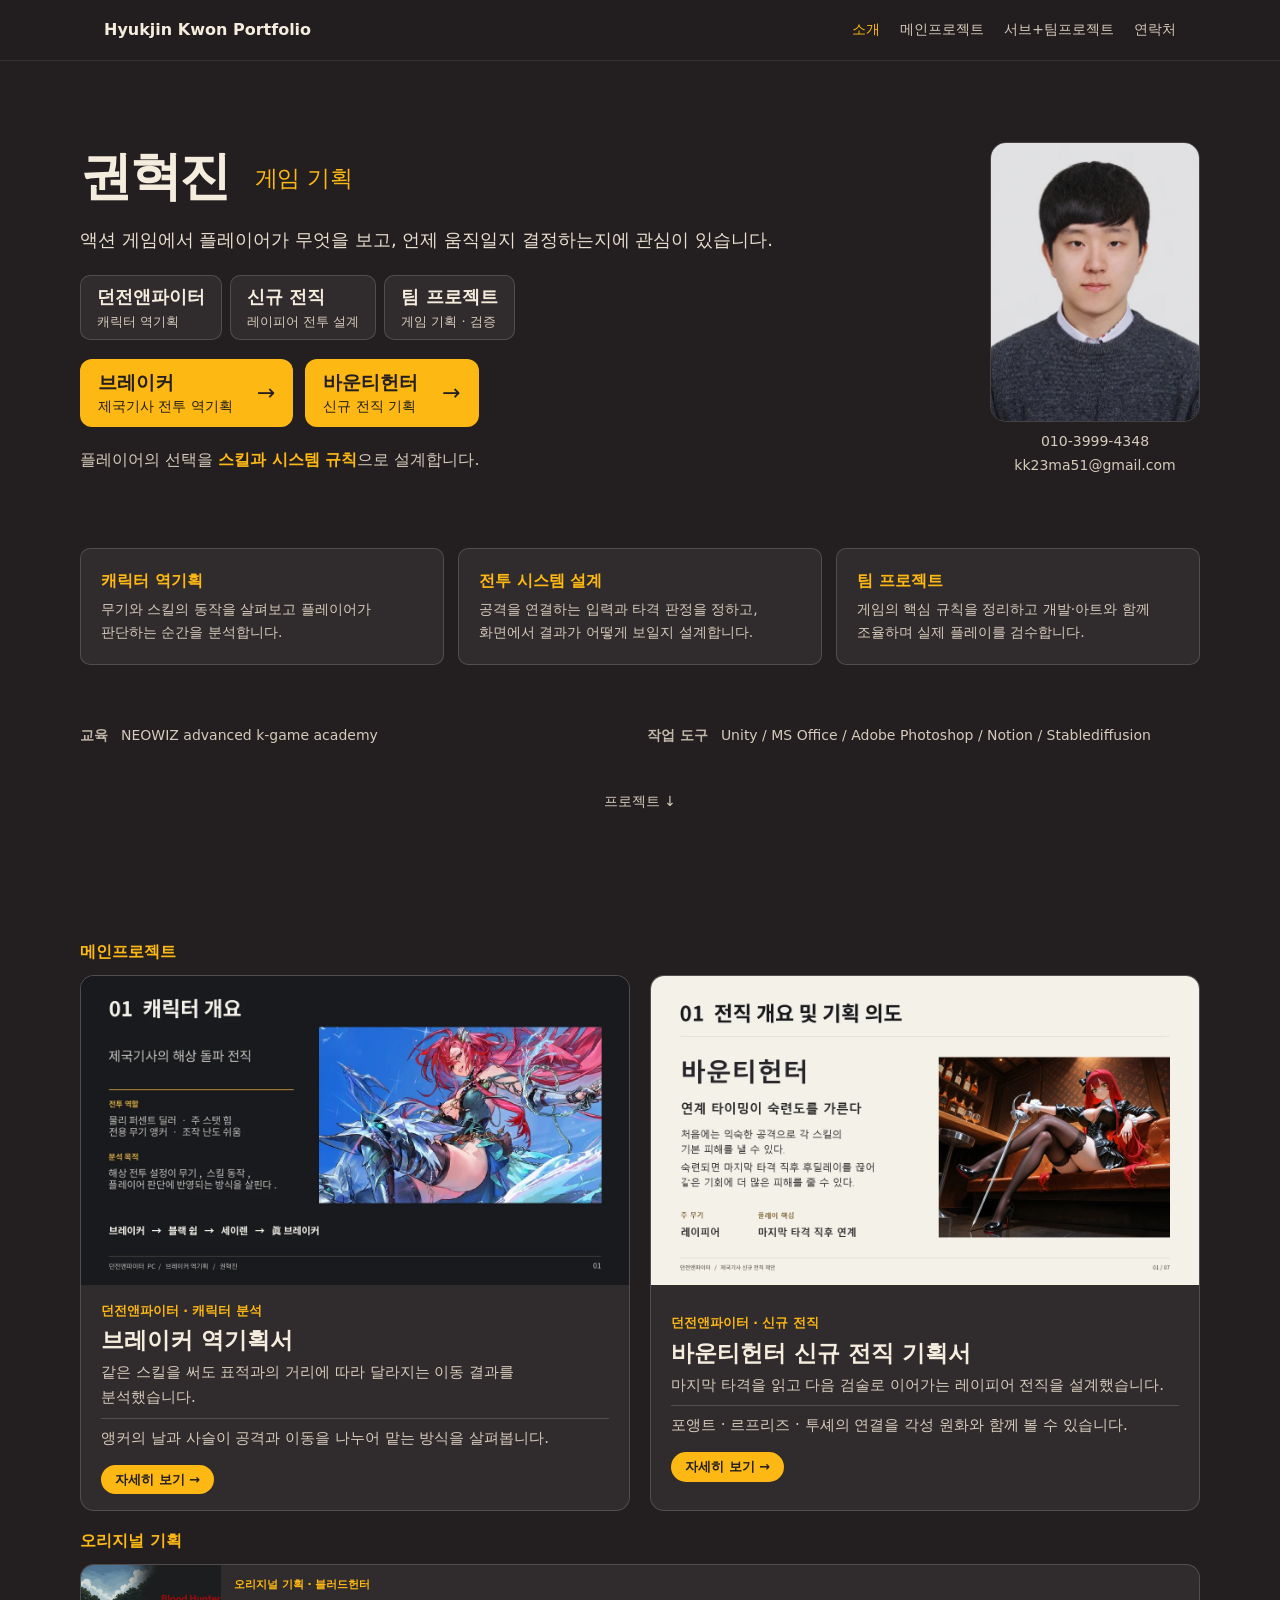
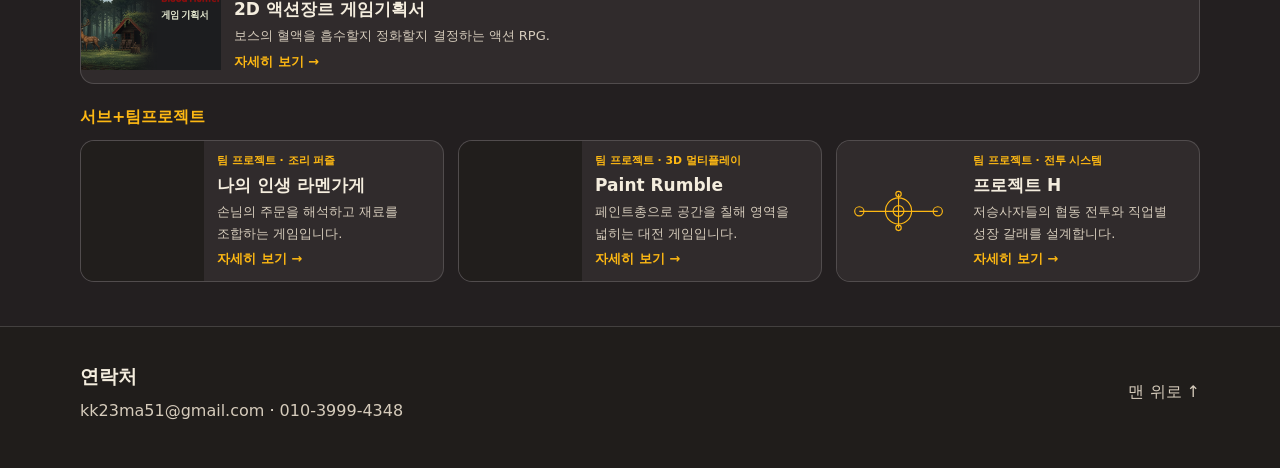
==== commit 06e3640f: "Open portfolio projects on dedicated pages with continuous wide slide decks" ====
--- a/index.html
+++ b/index.html
@@ -1,7 +1,7 @@
 <!doctype html>
-<html lang="ko"><head><meta charset="utf-8"><meta name="viewport" content="width=device-width,initial-scale=1"><meta name="theme-color" content="#231f20"><title>권혁진 | 게임 기획 포트폴리오</title><meta name="description" content="권혁진의 게임 기획 포트폴리오. 던전앤파이터 역기획과 신규 전직 설계, 팀 프로젝트를 살펴보세요."><link rel="icon" href="assets/favicon.svg"><link rel="stylesheet" href="assets/reader-home.css?v=warm-1"><script defer src="assets/reader-home.js?v=warm-1"></script></head><body><a class="skip" href="#projects">프로젝트로 이동</a>
+<html lang="ko"><head><meta charset="utf-8"><meta name="viewport" content="width=device-width,initial-scale=1"><meta name="theme-color" content="#231f20"><title>권혁진 | 게임 기획 포트폴리오</title><meta name="description" content="권혁진의 게임 기획 포트폴리오. 던전앤파이터 역기획과 신규 전직 설계, 팀 프로젝트를 살펴보세요."><link rel="icon" href="assets/favicon.svg"><link rel="stylesheet" href="assets/reader-home.css?v=scroll-2"><script defer src="assets/reader-home.js?v=scroll-2"></script></head><body><a class="skip" href="#projects">프로젝트로 이동</a>
 <header class="topbar"><div class="wrap"><a class="brand" href="#profile">Hyukjin Kwon Portfolio</a><nav aria-label="주 메뉴"><a href="#profile">소개</a><a href="#projects">메인프로젝트</a><a href="#team-projects">서브+팀프로젝트</a><a href="#contact">연락처</a></nav></div></header>
-<main class="wrap" id="main"><section id="profile" class="screen intro"><div class="hero"><div><h1>권혁진 <span>게임 기획</span></h1><p class="statement">액션 게임에서 플레이어가 무엇을 보고, 언제 움직일지 결정하는지에 관심이 있습니다. </p><ul class="stats"><li><b>던전앤파이터</b>캐릭터 역기획</li><li><b>신규 전직</b>레이피어 전투 설계</li><li><b>팀 프로젝트</b>게임 기획 · 검증</li></ul><div class="ctas"><a href="#breaker"><b>브레이커</b><span>제국기사 전투 역기획</span><i>→</i></a><a href="#bounty-hunter"><b>바운티헌터</b><span>신규 전직 기획</span><i>→</i></a></div><p class="goal">플레이어의 선택을 <b>스킬과 시스템 규칙</b>으로 설계합니다.</p></div><div class="portrait"><img src="assets/profile-portrait.webp" alt="권혁진 프로필 사진" width="420" height="560"><div class="portrait-contact"><p>010-3999-4348</p><p>kk23ma51@gmail.com</p></div></div></div>
+<main class="wrap" id="main"><section id="profile" class="screen intro"><div class="hero"><div><h1>권혁진 <span>게임 기획</span></h1><p class="statement">액션 게임에서 플레이어가 무엇을 보고, 언제 움직일지 결정하는지에 관심이 있습니다. </p><ul class="stats"><li><b>던전앤파이터</b>캐릭터 역기획</li><li><b>신규 전직</b>레이피어 전투 설계</li><li><b>팀 프로젝트</b>게임 기획 · 검증</li></ul><div class="ctas"><a href="dnf-breaker.html"><b>브레이커</b><span>제국기사 전투 역기획</span><i>→</i></a><a href="dnf-bounty-hunter.html"><b>바운티헌터</b><span>신규 전직 기획</span><i>→</i></a></div><p class="goal">플레이어의 선택을 <b>스킬과 시스템 규칙</b>으로 설계합니다.</p></div><div class="portrait"><img src="assets/profile-portrait.webp" alt="권혁진 프로필 사진" width="420" height="560"><div class="portrait-contact"><p>010-3999-4348</p><p>kk23ma51@gmail.com</p></div></div></div>
 <div class="skills"><div><b>캐릭터 역기획</b><p>무기와 스킬의 동작을 살펴보고 플레이어가 판단하는 순간을 분석합니다.</p></div><div><b>전투 시스템 설계</b><p>공격을 연결하는 입력과 타격 판정을 정하고, 화면에서 결과가 어떻게 보일지 설계합니다.</p></div><div><b>팀 프로젝트</b><p>게임의 핵심 규칙을 정리하고 개발·아트와 함께 조율하며 실제 플레이를 검수합니다.</p></div></div><div class="background-info"><div><b>교육</b><span>NEOWIZ advanced k-game academy</span></div><div><b>작업 도구</b><span>Unity / MS Office / Adobe Photoshop / Notion / Stablediffusion</span></div></div><a class="down" href="#projects">프로젝트 ↓</a></section>
-<section id="projects" class="screen projects"><h2>메인프로젝트 <span>카드를 선택하면 상세 내용이 펼쳐집니다</span></h2><div class="pair"><a class="card feature" data-card="breaker" href="dnf-breaker.html" aria-expanded="false" aria-controls="breaker"><span class="art art-breaker"><img class="" src="assets/slides/breaker-01.webp?v=toc-2" alt="브레이커 역기획서" loading="lazy" decoding="async"></span><span class="cardtext"><small>던전앤파이터 · 캐릭터 분석</small><strong>브레이커 역기획서</strong><span>같은 스킬을 써도 표적과의 거리에 따라 달라지는 이동 결과를 분석했습니다.</span><span class="contribution">앵커의 날과 사슬이 공격과 이동을 나누어 맡는 방식을 살펴봅니다.</span><b class="action">자세히 보기 ▾</b></span></a><a class="card feature" data-card="bounty-hunter" href="dnf-bounty-hunter.html" aria-expanded="false" aria-controls="bounty-hunter"><span class="art art-bounty-hunter"><img class="" src="assets/dnf-bounty-hunter-notion.webp" alt="바운티헌터 신규 전직 기획서" loading="lazy" decoding="async"></span><span class="cardtext"><small>던전앤파이터 · 신규 전직</small><strong>바운티헌터 신규 전직 기획서</strong><span>마지막 타격을 읽고 다음 검술로 이어가는 레이피어 전직을 설계했습니다.</span><span class="contribution">포앵트 · 르프리즈 · 투셰의 연결을 각성 원화와 함께 볼 수 있습니다.</span><b class="action">자세히 보기 ▾</b></span></a></div><div class="secondary"><h2>오리지널 기획</h2><a class="card compact" data-card="blood-hunter" href="blood-hunter.html" aria-expanded="false" aria-controls="blood-hunter"><span class="art art-blood-hunter"><img class="" src="assets/blood-hunter.png" alt="2D 액션장르 게임기획서" loading="lazy" decoding="async"></span><span class="cardtext"><small>오리지널 기획 · 블러드헌터</small><strong>2D 액션장르 게임기획서</strong><span>보스의 혈액을 흡수할지 정화할지 결정하는 액션 RPG.</span><b class="action">자세히 보기 ▾</b></span></a></div><h2 id="team-projects">서브+팀프로젝트</h2><div class="trio"><a class="card compact" data-card="ramen" href="ramen.html" aria-expanded="false" aria-controls="ramen"><span class="art art-ramen"><img class="" src="assets/ramen.png" alt="나의 인생 라멘가게" loading="lazy" decoding="async"></span><span class="cardtext"><small>팀 프로젝트 · 조리 퍼즐</small><strong>나의 인생 라멘가게</strong><span>손님의 주문을 해석하고 재료를 조합하는 게임입니다.</span><b class="action">자세히 보기 ▾</b></span></a><a class="card compact" data-card="paint-rumble" href="multiplayer.html" aria-expanded="false" aria-controls="paint-rumble"><span class="art art-paint-rumble"><img class="" src="assets/multiplayer.png" alt="Paint Rumble" loading="lazy" decoding="async"></span><span class="cardtext"><small>팀 프로젝트 · 3D 멀티플레이</small><strong>Paint Rumble</strong><span>페인트총으로 공간을 칠해 영역을 넓히는 대전 게임입니다.</span><b class="action">자세히 보기 ▾</b></span></a><a class="card compact" data-card="project-h" href="project-h.html" aria-expanded="false" aria-controls="project-h"><span class="art art-project-h"><span class="schematic"><svg viewBox="0 0 320 180" role="presentation" aria-hidden="true"><path d="M58 92H262M160 47V135"/><circle cx="160" cy="91" r="34"/><circle cx="160" cy="91" r="14"/><circle cx="58" cy="92" r="12"/><circle cx="262" cy="92" r="12"/><circle cx="160" cy="47" r="7"/><circle cx="160" cy="135" r="7"/></svg></span></span><span class="cardtext"><small>팀 프로젝트 · 전투 시스템</small><strong>프로젝트 H</strong><span>저승사자들의 협동 전투와 직업별 성장 갈래를 설계합니다.</span><b class="action">자세히 보기 ▾</b></span></a></div></section>
-<div id="sheets"><div class="fold" data-project="breaker" hidden><div class="reading"><article id="breaker" class="paper" tabindex="-1"><header><small>던전앤파이터 · 캐릭터 분석</small><h2>브레이커 역기획서</h2><p>같은 스킬을 써도 표적과의 거리에 따라 달라지는 이동 결과를 분석했습니다.</p></header><section id="breaker-part-1"><h3><i>1.1</i> 기획서 슬라이드</h3><div class="deck" aria-label="기획서 슬라이드"><div class="deckbar"><button type="button" data-prev aria-label="이전 슬라이드">← 이전</button><select aria-label="슬라이드 선택"><option value="0">1 / 11 · 캐릭터 개요</option><option value="1">2 / 11 · 세계관 및 캐릭터 콘셉트</option><option value="2">3 / 11 · 비주얼 분석</option><option value="3">4 / 11 · 무기 분석</option><option value="4">5 / 11 · 타이드 바운드</option><option value="5">6 / 11 · 웨이브 브레이커</option><option value="6">7 / 11 · 딥 워터 콜</option><option value="7">8 / 11 · 전투 콘셉트</option><option value="8">9 / 11 · 신규 전직 설계 원칙</option><option value="9">10 / 11 · 후속 전직 구상</option><option value="10">11 / 11 · 개선 제안</option></select><button type="button" data-next aria-label="다음 슬라이드">다음 →</button></div><a data-frame  href="assets/slides/breaker-01.webp?v=toc-2" target="_blank" rel="noopener"><img src="assets/slides/breaker-01.webp?v=toc-2" alt="캐릭터 개요 슬라이드 원본" width="1280" height="720" loading="lazy"></a><a data-frame hidden href="assets/slides/breaker-02.webp?v=toc-2" target="_blank" rel="noopener"><img data-src="assets/slides/breaker-02.webp?v=toc-2" alt="세계관 및 캐릭터 콘셉트 슬라이드 원본" width="1280" height="720" loading="lazy"></a><a data-frame hidden href="assets/slides/breaker-03.webp?v=toc-2" target="_blank" rel="noopener"><img data-src="assets/slides/breaker-03.webp?v=toc-2" alt="비주얼 분석 슬라이드 원본" width="1280" height="720" loading="lazy"></a><a data-frame hidden href="assets/slides/breaker-04.webp?v=toc-2" target="_blank" rel="noopener"><img data-src="assets/slides/breaker-04.webp?v=toc-2" alt="무기 분석 슬라이드 원본" width="1280" height="720" loading="lazy"></a><a data-frame hidden href="assets/slides/breaker-05.webp?v=toc-2" target="_blank" rel="noopener"><img data-src="assets/slides/breaker-05.webp?v=toc-2" alt="타이드 바운드 슬라이드 원본" width="1280" height="720" loading="lazy"></a><a data-frame hidden href="assets/slides/breaker-06.webp?v=toc-2" target="_blank" rel="noopener"><img data-src="assets/slides/breaker-06.webp?v=toc-2" alt="웨이브 브레이커 슬라이드 원본" width="1280" height="720" loading="lazy"></a><a data-frame hidden href="assets/slides/breaker-07.webp?v=toc-2" target="_blank" rel="noopener"><img data-src="assets/slides/breaker-07.webp?v=toc-2" alt="딥 워터 콜 슬라이드 원본" width="1280" height="720" loading="lazy"></a><a data-frame hidden href="assets/slides/breaker-08.webp?v=toc-2" target="_blank" rel="noopener"><img data-src="assets/slides/breaker-08.webp?v=toc-2" alt="전투 콘셉트 슬라이드 원본" width="1280" height="720" loading="lazy"></a><a data-frame hidden href="assets/slides/breaker-09.webp?v=toc-2" target="_blank" rel="noopener"><img data-src="assets/slides/breaker-09.webp?v=toc-2" alt="신규 전직 설계 원칙 슬라이드 원본" width="1280" height="720" loading="lazy"></a><a data-frame hidden href="assets/slides/breaker-10.webp?v=toc-2" target="_blank" rel="noopener"><img data-src="assets/slides/breaker-10.webp?v=toc-2" alt="후속 전직 구상 슬라이드 원본" width="1280" height="720" loading="lazy"></a><a data-frame hidden href="assets/slides/breaker-11.webp?v=toc-2" target="_blank" rel="noopener"><img data-src="assets/slides/breaker-11.webp?v=toc-2" alt="개선 제안 슬라이드 원본" width="1280" height="720" loading="lazy"></a></div></section><section id="breaker-part-2"><h3><i>1.2</i> 전투 관찰</h3><p>브레이커는 앵커의 날로 넓은 범위를 쓸고, 사슬로 표적과의 거리를 좁힙니다. 타이드 바운드는 먼 적에게 접근하지만 가까운 적은 제자리에서 공격합니다.</p></section><section id="breaker-part-3"><h3><i>1.3</i> 개선 제안</h3><p>기존 훅 표식의 모양으로 접근과 제자리 타격을 구분하도록 제안했습니다. 두 표식을 비교해 시전 결과 예측과 의도치 않은 이동이 어떻게 달라지는지 검증할 계획입니다.</p></section><details><summary>자료와 상세 기획 보기</summary><div class="resources"><a href="dnf-breaker.html">전체 기획서 보기 →</a><a target="_blank" rel="noopener" href="https://app.notion.com/p/3baf04b0cec1805c9797eba2e2a3ff5b">노션 원본 ↗</a></div></details></article><aside class="reader"><strong>이 프로젝트의 목차</strong><output>0%</output><progress value="0" max="100" aria-label="읽기 진행률"></progress><nav><a href="#breaker-part-1"><i>1.1</i> 기획서 슬라이드</a><a href="#breaker-part-2"><i>1.2</i> 전투 관찰</a><a href="#breaker-part-3"><i>1.3</i> 개선 제안</a></nav><button data-close="breaker">접고 목록으로 ↑</button></aside></div><div class="after"><button data-close="breaker">프로젝트 접기 ↑</button><a href="#bounty-hunter">바운티헌터 신규 전직 기획서 →</a></div></div><div class="fold" data-project="bounty-hunter" hidden><div class="reading"><article id="bounty-hunter" class="paper" tabindex="-1"><header><small>던전앤파이터 · 신규 전직</small><h2>바운티헌터 신규 전직 기획서</h2><p>마지막 타격을 읽고 다음 검술로 이어가는 레이피어 전직을 설계했습니다.</p></header><section id="bounty-hunter-part-1"><h3><i>2.1</i> 기획서 슬라이드</h3><div class="deck" aria-label="기획서 슬라이드"><div class="deckbar"><button type="button" data-prev aria-label="이전 슬라이드">← 이전</button><select aria-label="슬라이드 선택"><option value="0">1 / 7 · 전직 개요 및 기획 의도</option><option value="1">2 / 7 · 배경과 성격</option><option value="2">3 / 7 · 무기와 전투 콘셉트</option><option value="3">4 / 7 · 핵심 전투 메커니즘</option><option value="4">5 / 7 · 스킬 연계 예시</option><option value="5">6 / 7 · 각성별 콘셉트와 일러스트</option><option value="6">7 / 7 · 진 각성 일러스트</option></select><button type="button" data-next aria-label="다음 슬라이드">다음 →</button></div><a data-frame  href="assets/slides/bounty-01.webp?v=toc-2" target="_blank" rel="noopener"><img src="assets/slides/bounty-01.webp?v=toc-2" alt="전직 개요 및 기획 의도 슬라이드 원본" width="1280" height="720" loading="lazy"></a><a data-frame hidden href="assets/slides/bounty-02.webp?v=toc-2" target="_blank" rel="noopener"><img data-src="assets/slides/bounty-02.webp?v=toc-2" alt="배경과 성격 슬라이드 원본" width="1280" height="720" loading="lazy"></a><a data-frame hidden href="assets/slides/bounty-03.webp?v=toc-2" target="_blank" rel="noopener"><img data-src="assets/slides/bounty-03.webp?v=toc-2" alt="무기와 전투 콘셉트 슬라이드 원본" width="1280" height="720" loading="lazy"></a><a data-frame hidden href="assets/slides/bounty-04.webp?v=toc-2" target="_blank" rel="noopener"><img data-src="assets/slides/bounty-04.webp?v=toc-2" alt="핵심 전투 메커니즘 슬라이드 원본" width="1280" height="720" loading="lazy"></a><a data-frame hidden href="assets/slides/bounty-05.webp?v=toc-2" target="_blank" rel="noopener"><img data-src="assets/slides/bounty-05.webp?v=toc-2" alt="스킬 연계 예시 슬라이드 원본" width="1280" height="720" loading="lazy"></a><a data-frame hidden href="assets/slides/bounty-06.webp?v=toc-2" target="_blank" rel="noopener"><img data-src="assets/slides/bounty-06.webp?v=toc-2" alt="각성별 콘셉트와 일러스트 슬라이드 원본" width="1280" height="720" loading="lazy"></a><a data-frame hidden href="assets/slides/bounty-07.webp?v=toc-2" target="_blank" rel="noopener"><img data-src="assets/slides/bounty-07.webp?v=toc-2" alt="진 각성 일러스트 슬라이드 원본" width="1280" height="720" loading="lazy"></a></div></section><section id="bounty-hunter-part-2"><h3><i>2.2</i> 전직 개요</h3><p>제국의 수배자를 쫓는 현상금 사냥꾼. 레이피어 한 자루로 짧은 빈틈에 여러 검격을 이어갑니다.</p></section><section id="bounty-hunter-part-3"><h3><i>2.3</i> 전투 메커니즘</h3><p>각성기를 제외한 공격 스킬의 마지막 타격이 적에게 포앵트를 남깁니다. 르프리즈로 다음 공격을 연결하고 첫 타격을 맞히면 투셰가 발동합니다.</p></section><details><summary>자료와 상세 기획 보기</summary><div class="resources"><a href="dnf-bounty-hunter.html">전체 기획서 보기 →</a><a target="_blank" rel="noopener" href="https://app.notion.com/p/41cf04b0cec180078c1bc5c3c70ddd81">노션 원본 ↗</a></div></details></article><aside class="reader"><strong>이 프로젝트의 목차</strong><output>0%</output><progress value="0" max="100" aria-label="읽기 진행률"></progress><nav><a href="#bounty-hunter-part-1"><i>2.1</i> 기획서 슬라이드</a><a href="#bounty-hunter-part-2"><i>2.2</i> 전직 개요</a><a href="#bounty-hunter-part-3"><i>2.3</i> 전투 메커니즘</a></nav><button data-close="bounty-hunter">접고 목록으로 ↑</button></aside></div><div class="after"><button data-close="bounty-hunter">프로젝트 접기 ↑</button><a href="#blood-hunter">2D 액션장르 게임기획서 →</a></div></div><div class="fold" data-project="blood-hunter" hidden><div class="reading"><article id="blood-hunter" class="paper" tabindex="-1"><header><small>오리지널 기획 · 블러드헌터</small><h2>2D 액션장르 게임기획서</h2><p>보스의 혈액을 흡수할지 정화할지 결정하는 액션 RPG.</p></header><section id="blood-hunter-part-1"><h3><i>3.1</i> 프로젝트 화면</h3><img class="scene" src="assets/blood-hunter.png" alt="2D 액션장르 게임기획서" loading="lazy" decoding="async"></section><section id="blood-hunter-part-2"><h3><i>3.2</i> 전투와 성장</h3><p>흡수는 능력을 강화하고 야성을 높입니다. 정화로 얻는 재화는 성장과 거래에 사용합니다. 이 선택이 NPC와의 상호작용과 결말에 이어집니다.</p></section><section id="blood-hunter-part-3"><h3><i>3.3</i> 기획 범위</h3><p>왕국의 전투에는 경보를 울리는 시녀, 방패로 길을 막는 근위병, 원거리에서 공격하는 마법사가 등장합니다. 적 조합에 따라 먼저 대응할 대상이 달라집니다.</p></section><details><summary>자료와 상세 기획 보기</summary><div class="resources"><a href="blood-hunter.html">전체 기획서 보기 →</a></div></details></article><aside class="reader"><strong>이 프로젝트의 목차</strong><output>0%</output><progress value="0" max="100" aria-label="읽기 진행률"></progress><nav><a href="#blood-hunter-part-1"><i>3.1</i> 프로젝트 화면</a><a href="#blood-hunter-part-2"><i>3.2</i> 전투와 성장</a><a href="#blood-hunter-part-3"><i>3.3</i> 기획 범위</a></nav><button data-close="blood-hunter">접고 목록으로 ↑</button></aside></div><div class="after"><button data-close="blood-hunter">프로젝트 접기 ↑</button><a href="#ramen">나의 인생 라멘가게 →</a></div></div><div class="fold" data-project="ramen" hidden><div class="reading"><article id="ramen" class="paper" tabindex="-1"><header><small>팀 프로젝트 · 조리 퍼즐</small><h2>나의 인생 라멘가게</h2><p>손님의 주문을 해석하고 재료를 조합하는 게임입니다.</p></header><section id="ramen-part-1"><h3><i>4.1</i> 프로젝트 화면</h3><img class="scene" src="assets/ramen.png" alt="나의 인생 라멘가게" loading="lazy" decoding="async"></section><section id="ramen-part-2"><h3><i>4.2</i> 주문과 조리</h3><p>손님의 대사를 읽고 재료와 수량을 결정합니다. 조리 결과를 채점하고 다음 영업일로 이어지는 흐름을 설계했습니다.</p></section><section id="ramen-part-3"><h3><i>4.3</i> 수량 상한과 검증</h3><p>조리 화면에서 만들 수 있는 답을 채점에서도 인정하도록 두 시스템에 같은 상한을 적용했습니다. 기본 차슈 2개에 3개를 더 요구해도 정답은 최대치인 4개입니다.</p></section><details><summary>자료와 상세 기획 보기</summary><div class="resources"><a href="ramen.html">전체 기획서 보기 →</a><a href="ramen.html#topping-demo">조리 규칙 체험 →</a></div></details></article><aside class="reader"><strong>이 프로젝트의 목차</strong><output>0%</output><progress value="0" max="100" aria-label="읽기 진행률"></progress><nav><a href="#ramen-part-1"><i>4.1</i> 프로젝트 화면</a><a href="#ramen-part-2"><i>4.2</i> 주문과 조리</a><a href="#ramen-part-3"><i>4.3</i> 수량 상한과 검증</a></nav><button data-close="ramen">접고 목록으로 ↑</button></aside></div><div class="after"><button data-close="ramen">프로젝트 접기 ↑</button><a href="#paint-rumble">Paint Rumble →</a></div></div><div class="fold" data-project="paint-rumble" hidden><div class="reading"><article id="paint-rumble" class="paper" tabindex="-1"><header><small>팀 프로젝트 · 3D 멀티플레이</small><h2>Paint Rumble</h2><p>페인트총으로 공간을 칠해 영역을 넓히는 대전 게임입니다.</p></header><section id="paint-rumble-part-1"><h3><i>5.1</i> 프로젝트 화면</h3><img class="scene" src="assets/multiplayer.png" alt="Paint Rumble" loading="lazy" decoding="async"></section><section id="paint-rumble-part-2"><h3><i>5.2</i> 영역 경쟁</h3><p>페인트총을 상대에게 겨누면 교전에 집중할 수 있고 바닥에 쏘면 팀의 영역을 넓힐 수 있습니다. 같은 발사 입력으로 서로 다른 목표를 선택합니다.</p></section><details><summary>자료와 상세 기획 보기</summary><div class="resources"><a href="multiplayer.html">전체 기획서 보기 →</a></div></details></article><aside class="reader"><strong>이 프로젝트의 목차</strong><output>0%</output><progress value="0" max="100" aria-label="읽기 진행률"></progress><nav><a href="#paint-rumble-part-1"><i>5.1</i> 프로젝트 화면</a><a href="#paint-rumble-part-2"><i>5.2</i> 영역 경쟁</a></nav><button data-close="paint-rumble">접고 목록으로 ↑</button></aside></div><div class="after"><button data-close="paint-rumble">프로젝트 접기 ↑</button><a href="#project-h">프로젝트 H →</a></div></div><div class="fold" data-project="project-h" hidden><div class="reading"><article id="project-h" class="paper" tabindex="-1"><header><small>팀 프로젝트 · 전투 시스템</small><h2>프로젝트 H</h2><p>저승사자들의 협동 전투와 직업별 성장 갈래를 설계합니다.</p></header><section id="project-h-part-1"><h3><i>6.1</i> 협동 체력</h3><p>팀 체력이 소진되면 개인 체력으로 전환합니다. 개인 체력도 소진된 플레이어는 유령이 되고 팀원이 페이즈를 돌파하면 다시 합류합니다.</p></section><section id="project-h-part-2"><h3><i>6.2</i> 직업별 성장</h3><p>사냥꾼의 도탄은 가까이 모인 적, 관통은 일직선에 놓인 적, 폭발은 적이 모일 위치를 활용합니다. 적 배치에 따라 유리한 갈래가 달라지는지 확인하는 단계입니다.</p></section><details><summary>자료와 상세 기획 보기</summary><div class="resources"><a href="project-h.html">전체 기획서 보기 →</a></div></details></article><aside class="reader"><strong>이 프로젝트의 목차</strong><output>0%</output><progress value="0" max="100" aria-label="읽기 진행률"></progress><nav><a href="#project-h-part-1"><i>6.1</i> 협동 체력</a><a href="#project-h-part-2"><i>6.2</i> 직업별 성장</a></nav><button data-close="project-h">접고 목록으로 ↑</button></aside></div><div class="after"><button data-close="project-h">프로젝트 접기 ↑</button><a href="#breaker">브레이커 역기획서 →</a></div></div></div></main><footer id="contact"><div class="wrap"><div><h2>연락처</h2><a href="mailto:kk23ma51@gmail.com">kk23ma51@gmail.com</a> · <a href="tel:+821039994348">010-3999-4348</a></div><a href="#profile">맨 위로 ↑</a></div></footer></body></html>+<section id="projects" class="screen projects"><h2>메인프로젝트</h2><div class="pair"><a class="card feature" id="breaker" data-card="breaker" href="dnf-breaker.html"><span class="art art-breaker"><img class="" src="assets/slides/breaker-01.webp?v=toc-2" alt="브레이커 역기획서" loading="lazy" decoding="async"></span><span class="cardtext"><small>던전앤파이터 · 캐릭터 분석</small><strong>브레이커 역기획서</strong><span>같은 스킬을 써도 표적과의 거리에 따라 달라지는 이동 결과를 분석했습니다.</span><span class="contribution">앵커의 날과 사슬이 공격과 이동을 나누어 맡는 방식을 살펴봅니다.</span><b class="action">자세히 보기 →</b></span></a><a class="card feature" id="bounty-hunter" data-card="bounty-hunter" href="dnf-bounty-hunter.html"><span class="art art-bounty-hunter"><img class="" src="assets/slides/bounty-01.webp?v=cover-2" alt="바운티헌터 신규 전직 기획서" loading="lazy" decoding="async"></span><span class="cardtext"><small>던전앤파이터 · 신규 전직</small><strong>바운티헌터 신규 전직 기획서</strong><span>마지막 타격을 읽고 다음 검술로 이어가는 레이피어 전직을 설계했습니다.</span><span class="contribution">포앵트 · 르프리즈 · 투셰의 연결을 각성 원화와 함께 볼 수 있습니다.</span><b class="action">자세히 보기 →</b></span></a></div><div class="secondary"><h2>오리지널 기획</h2><a class="card compact" id="blood-hunter" data-card="blood-hunter" href="blood-hunter.html"><span class="art art-blood-hunter"><img class="" src="assets/blood-hunter.png" alt="2D 액션장르 게임기획서" loading="lazy" decoding="async"></span><span class="cardtext"><small>오리지널 기획 · 블러드헌터</small><strong>2D 액션장르 게임기획서</strong><span>보스의 혈액을 흡수할지 정화할지 결정하는 액션 RPG.</span><b class="action">자세히 보기 →</b></span></a></div><h2 id="team-projects">서브+팀프로젝트</h2><div class="trio"><a class="card compact" id="ramen" data-card="ramen" href="ramen.html"><span class="art art-ramen"><img class="" src="assets/ramen.png" alt="나의 인생 라멘가게" loading="lazy" decoding="async"></span><span class="cardtext"><small>팀 프로젝트 · 조리 퍼즐</small><strong>나의 인생 라멘가게</strong><span>손님의 주문을 해석하고 재료를 조합하는 게임입니다.</span><b class="action">자세히 보기 →</b></span></a><a class="card compact" id="paint-rumble" data-card="paint-rumble" href="multiplayer.html"><span class="art art-paint-rumble"><img class="" src="assets/multiplayer.png" alt="Paint Rumble" loading="lazy" decoding="async"></span><span class="cardtext"><small>팀 프로젝트 · 3D 멀티플레이</small><strong>Paint Rumble</strong><span>페인트총으로 공간을 칠해 영역을 넓히는 대전 게임입니다.</span><b class="action">자세히 보기 →</b></span></a><a class="card compact" id="project-h" data-card="project-h" href="project-h.html"><span class="art art-project-h"><span class="schematic"><svg viewBox="0 0 320 180" role="presentation" aria-hidden="true"><path d="M58 92H262M160 47V135"/><circle cx="160" cy="91" r="34"/><circle cx="160" cy="91" r="14"/><circle cx="58" cy="92" r="12"/><circle cx="262" cy="92" r="12"/><circle cx="160" cy="47" r="7"/><circle cx="160" cy="135" r="7"/></svg></span></span><span class="cardtext"><small>팀 프로젝트 · 전투 시스템</small><strong>프로젝트 H</strong><span>저승사자들의 협동 전투와 직업별 성장 갈래를 설계합니다.</span><b class="action">자세히 보기 →</b></span></a></div></section>
+</main><footer id="contact"><div class="wrap"><div><h2>연락처</h2><a href="mailto:kk23ma51@gmail.com">kk23ma51@gmail.com</a> · <a href="tel:+821039994348">010-3999-4348</a></div><a href="#profile">맨 위로 ↑</a></div></footer></body></html>
--- a/assets/reader-home.css
+++ b/assets/reader-home.css
@@ -1,9 +1,9 @@
-/* Portfolio overview and inline project reader */
+/* Portfolio overview */
 :root{--base:#231f20;--panel:#302b2c;--edge:#ffffff28;--text:#f4edde;--muted:#d5cbbb;--accent:#fdb813;--bar:60px;color-scheme:dark;font-family:Pretendard,"Malgun Gothic",system-ui,sans-serif;color:var(--text);background:var(--base);scroll-padding-top:calc(var(--bar) + 16px)}
 *{box-sizing:border-box}body{margin:0;line-height:1.65;word-break:keep-all;overflow-wrap:anywhere;background:var(--base)}a{color:inherit;text-decoration:none}button,select{font:inherit}button{cursor:pointer}a:focus-visible,button:focus-visible,select:focus-visible,summary:focus-visible{outline:3px solid #c58b11;outline-offset:3px}[hidden]{display:none!important}.skip{position:fixed;left:1rem;top:-8rem;z-index:20;background:white;color:#111;padding:.65rem}.skip:focus{top:.6rem}
 .wrap{max-width:1168px;margin:auto;padding-inline:24px}.topbar{position:sticky;top:0;z-index:6;background:#231f20f5;border-bottom:1px solid #ffffff15;backdrop-filter:blur(10px)}.topbar .wrap,footer .wrap{display:flex;align-items:center;justify-content:space-between;gap:16px}.topbar .wrap{height:var(--bar)}.brand{font-weight:750;white-space:nowrap}.topbar nav a{color:var(--muted)}.topbar nav{display:flex;gap:20px;align-items:center;font-size:.9rem}.topbar nav a.active,.topbar nav a:hover{color:var(--accent)}
 .screen{min-height:calc(100svh - var(--bar));display:flex;flex-direction:column;justify-content:center;padding-block:38px 44px}.hero{display:grid;grid-template-columns:minmax(0,1fr) 210px;gap:56px;align-items:center}.intro h1{font-size:clamp(40px,4.1vw,56px);line-height:1.15;margin:0;letter-spacing:-.045em}.intro h1 span{display:block;font-size:23px;font-weight:550;letter-spacing:-.02em;color:var(--accent);margin-top:8px}.statement{max-width:730px;font-size:18px;line-height:1.8;color:#e9dfce}.stats{display:flex;flex-wrap:wrap;gap:8px;list-style:none;padding:0}.stats li,.skills>div{border:1px solid var(--edge);border-radius:10px;background:var(--panel)}.stats li{padding:6px 16px;color:var(--muted);font-size:13px}.stats b{display:block;font-size:18px;color:var(--text)}.ctas{display:flex;gap:12px;flex-wrap:wrap;margin-top:19px}.ctas a{display:grid;grid-template-columns:1fr auto;align-items:center;gap:0 24px;border-radius:12px;background:var(--accent);color:#231f20;padding:10px 18px;line-height:1.45}.ctas b{font-size:19px}.ctas span{grid-row:2;font-size:14px}.ctas i{grid-column:2;grid-row:1/3;font-size:22px;font-style:normal}.portrait{display:grid;gap:7px;text-align:center}.portrait img{width:100%;height:auto;aspect-ratio:3/4;object-fit:cover;border-radius:16px;border:1px solid var(--edge);margin-bottom:6px}.after a,.after button,.reader button{background:#ffffff09;border:1px solid var(--edge);border-radius:32px;padding:4px 12px;color:var(--text);font-size:13px}.skills,.trio{display:grid;grid-template-columns:repeat(3,minmax(0,1fr));gap:14px}.skills{margin-top:28px}.skills>div{padding:16px 18px}.skills p{margin:4px 0 0;color:var(--muted);font-size:14px}.down{align-self:center;color:var(--muted);margin-top:26px;font-size:14px}
-.projects h2{font-size:16px;color:var(--accent);margin:20px 0 10px}.projects h2:first-child{margin-top:0}.projects h2 span{color:var(--muted);font-size:13px;font-weight:400;margin-left:8px}.pair{display:grid;grid-template-columns:repeat(2,minmax(0,1fr));gap:20px}.card{display:grid;background:var(--panel);border:1px solid var(--edge);border-radius:14px;overflow:hidden;transition:transform .2s,border-color .2s}.card:hover,.card[aria-expanded=true]{transform:translateY(-2px);border-color:var(--accent)}.art{display:block;overflow:hidden;background:#211e1c}.art img,.scene,.deck img{display:block;width:100%;height:auto}.feature .art{aspect-ratio:20/9}.art img{width:100%;height:100%;object-fit:cover}.art-breaker img{object-fit:contain}.art-bounty-hunter{background:#292526}.art-bounty-hunter img{object-fit:contain}.cardtext{display:flex;flex-direction:column;align-items:flex-start;padding:16px 20px;gap:4px;color:var(--muted);font-size:15px}.cardtext strong{font-size:23px;color:var(--text);line-height:1.35}.cardtext small,.paper small{color:var(--accent);font-weight:650}.contribution{border-top:1px solid var(--edge);margin-top:4px;padding-top:7px;width:100%}.action{margin-top:auto;padding:4px 14px;background:var(--accent);border-radius:20px;color:#231f20;font-size:13px}.feature .action{margin-top:10px}.compact{grid-template-columns:34% 1fr}.compact .art{min-height:95px}.compact .cardtext{padding:11px 13px;font-size:13px}.compact strong{font-size:17px}.compact .action{padding:0;background:none;color:var(--accent)}.secondary{margin-top:17px}.secondary .compact{grid-template-columns:140px 1fr}.secondary .art{height:105px}.schematic,.schematic svg{display:block;width:100%;height:100%}.schematic{background:#302b2c;color:#fdb813}.schematic svg{fill:none;stroke:currentColor;stroke-width:3}
+.projects h2{font-size:16px;color:var(--accent);margin:20px 0 10px}.projects h2:first-child{margin-top:0}.projects h2 span{color:var(--muted);font-size:13px;font-weight:400;margin-left:8px}.pair{display:grid;grid-template-columns:repeat(2,minmax(0,1fr));gap:20px}.card{display:grid;background:var(--panel);border:1px solid var(--edge);border-radius:14px;overflow:hidden;transition:transform .2s,border-color .2s}.card:hover,.card[aria-expanded=true]{transform:translateY(-2px);border-color:var(--accent)}.art{display:block;overflow:hidden;background:#211e1c}.art img,.scene,.deck img{display:block;width:100%;height:auto}.feature .art{aspect-ratio:16/9}.art img{width:100%;height:100%;object-fit:cover}.art-breaker img{object-fit:contain}.art-bounty-hunter{background:#292526}.art-bounty-hunter img{object-fit:contain}.cardtext{display:flex;flex-direction:column;align-items:flex-start;padding:16px 20px;gap:4px;color:var(--muted);font-size:15px}.cardtext strong{font-size:23px;color:var(--text);line-height:1.35}.cardtext small,.paper small{color:var(--accent);font-weight:650}.contribution{border-top:1px solid var(--edge);margin-top:4px;padding-top:7px;width:100%}.action{margin-top:auto;padding:4px 14px;background:var(--accent);border-radius:20px;color:#231f20;font-size:13px}.feature .action{margin-top:10px}.compact{grid-template-columns:34% 1fr}.compact .art{min-height:95px}.compact .cardtext{padding:11px 13px;font-size:13px}.compact strong{font-size:17px}.compact .action{padding:0;background:none;color:var(--accent)}.secondary{margin-top:17px}.secondary .compact{grid-template-columns:140px 1fr}.secondary .art{height:105px}.schematic,.schematic svg{display:block;width:100%;height:100%}.schematic{background:#302b2c;color:#fdb813}.schematic svg{fill:none;stroke:currentColor;stroke-width:3}
 .fold{margin:18px 0 48px}.reading{display:grid;grid-template-columns:minmax(0,1fr) 220px;gap:35px;align-items:start}.paper{background:#f3ecdf;color:#231f20;color-scheme:light;border-radius:13px;padding:clamp(22px,4vw,54px);outline:none;font-size:16px;line-height:1.85}.paper small,.paper i,.reader i{color:#785300}.paper h2{font-size:clamp(27px,3vw,40px);line-height:1.25;margin:8px 0 16px;letter-spacing:-.04em}.paper h3{font-size:21px;margin:0 0 12px;line-height:1.5}.paper i,.reader i{font-family:monospace;font-style:normal;font-size:.85em;margin-right:6px}.paper section,.paper details{border-top:1px solid #d3c8b6;margin-top:28px;padding-top:23px}.paper p{margin:0 0 12px}.scene{border-radius:8px}.reader{position:sticky;top:calc(var(--bar) + 28px);color:var(--muted);font-size:14px}.reader output{float:right;color:var(--accent)}.reader progress{appearance:none;width:100%;height:3px;display:block;margin:9px 0 12px;color:var(--accent);background:#554d46;border:0}.reader progress::-webkit-progress-bar{background:#554d46}.reader progress::-webkit-progress-value{background:var(--accent)}.reader progress::-moz-progress-bar{background:var(--accent)}.reader nav{display:grid;gap:6px;margin-bottom:16px}.reader a.active,.reader a.active i{color:var(--accent)}.reader i{color:#c1b6a4}.paper summary{cursor:pointer;font-weight:700}.resources,.after{display:flex;flex-wrap:wrap;gap:12px;margin-top:14px}.resources a{color:#765000;text-decoration:underline}.after{justify-content:space-between}.deckbar{display:flex;align-items:center;gap:6px;margin:0 0 10px}.deckbar button,.deckbar select{border:1px solid #bfad94;color:#302b2c;background:#f6efe2;border-radius:7px;padding:5px 9px;font-size:14px}.deckbar select{min-width:0;max-width:100%;flex:1}.deckbar button{flex:none}.deckbar button:disabled{opacity:.45;cursor:default}.deck img{aspect-ratio:16/9;object-fit:contain;border-radius:8px;background:#231f20}.deck a{display:block}footer{border-top:1px solid var(--edge);padding:34px 0 44px;background:#201d1b}footer h2{font-size:19px;margin:0 0 6px}footer a{color:var(--muted)}
 @media(max-width:1000px){.screen{min-height:auto;padding-block:32px}.hero{gap:28px;grid-template-columns:minmax(0,1fr) 150px}.reading{grid-template-columns:1fr}.reader{position:static;grid-row:1}.reader nav{display:flex;flex-wrap:wrap;gap:8px 17px}.reader button{display:none}.trio{grid-template-columns:1fr 1fr}.skills{gap:8px}}
 @media(max-width:680px){:root{--bar:82px}.wrap{padding-inline:16px}.topbar .wrap{flex-direction:column;align-items:flex-start;justify-content:center;gap:4px}.topbar nav{gap:15px;font-size:12px;width:100%;overflow-x:auto;white-space:nowrap}.hero{display:flex;flex-direction:column-reverse;align-items:stretch}.portrait{display:grid;grid-template-columns:85px 1fr;align-items:end;align-self:flex-start;gap:5px 12px}.portrait img{margin:0}.statement{font-size:16px}.skills,.pair,.trio{grid-template-columns:1fr}.stats li{padding:6px 10px}.ctas a{flex:1;gap:0 8px}.cardtext{font-size:14px}.compact,.secondary .compact{grid-template-columns:108px 1fr}.secondary .art{height:auto}.reading{gap:16px}.deckbar button{padding-inline:7px}.paper{padding:19px}.after{gap:8px}footer .wrap{align-items:flex-start}}
@@ -12,3 +12,5 @@
 .topbar .wrap{max-width:1120px}.skills b,.goal b{color:var(--accent)}.goal{color:var(--muted);margin:20px 0 0}.background-info{display:grid;grid-template-columns:1fr 1fr;gap:14px;margin-top:16px;color:var(--muted);font-size:14px}.background-info>div{display:flex;align-items:center;gap:8px;flex-wrap:wrap}.background-info b{color:#c1b7a8;margin-right:5px}.skills>div{padding:19px 20px}.intro .down{margin-top:32px}@media(min-width:1001px){.intro h1 span{display:inline-block;vertical-align:middle;margin:0 0 3px 10px;color:#fdb813}.intro{justify-content:space-evenly}.intro .down{margin-top:0}}@media(max-width:680px){.background-info{grid-template-columns:1fr}}
 
 .portrait-contact{font-size:14px;line-height:1.65;color:var(--muted)}.portrait-contact p{margin:0}.portrait{gap:2px}.reader i{color:var(--muted)}@media(max-width:680px){.portrait{align-items:center;gap:12px}.portrait-contact{text-align:left}.topbar nav{gap:clamp(8px,3vw,15px)}}
+
+.card[id]{scroll-margin-top:calc(var(--bar) + 12px)}
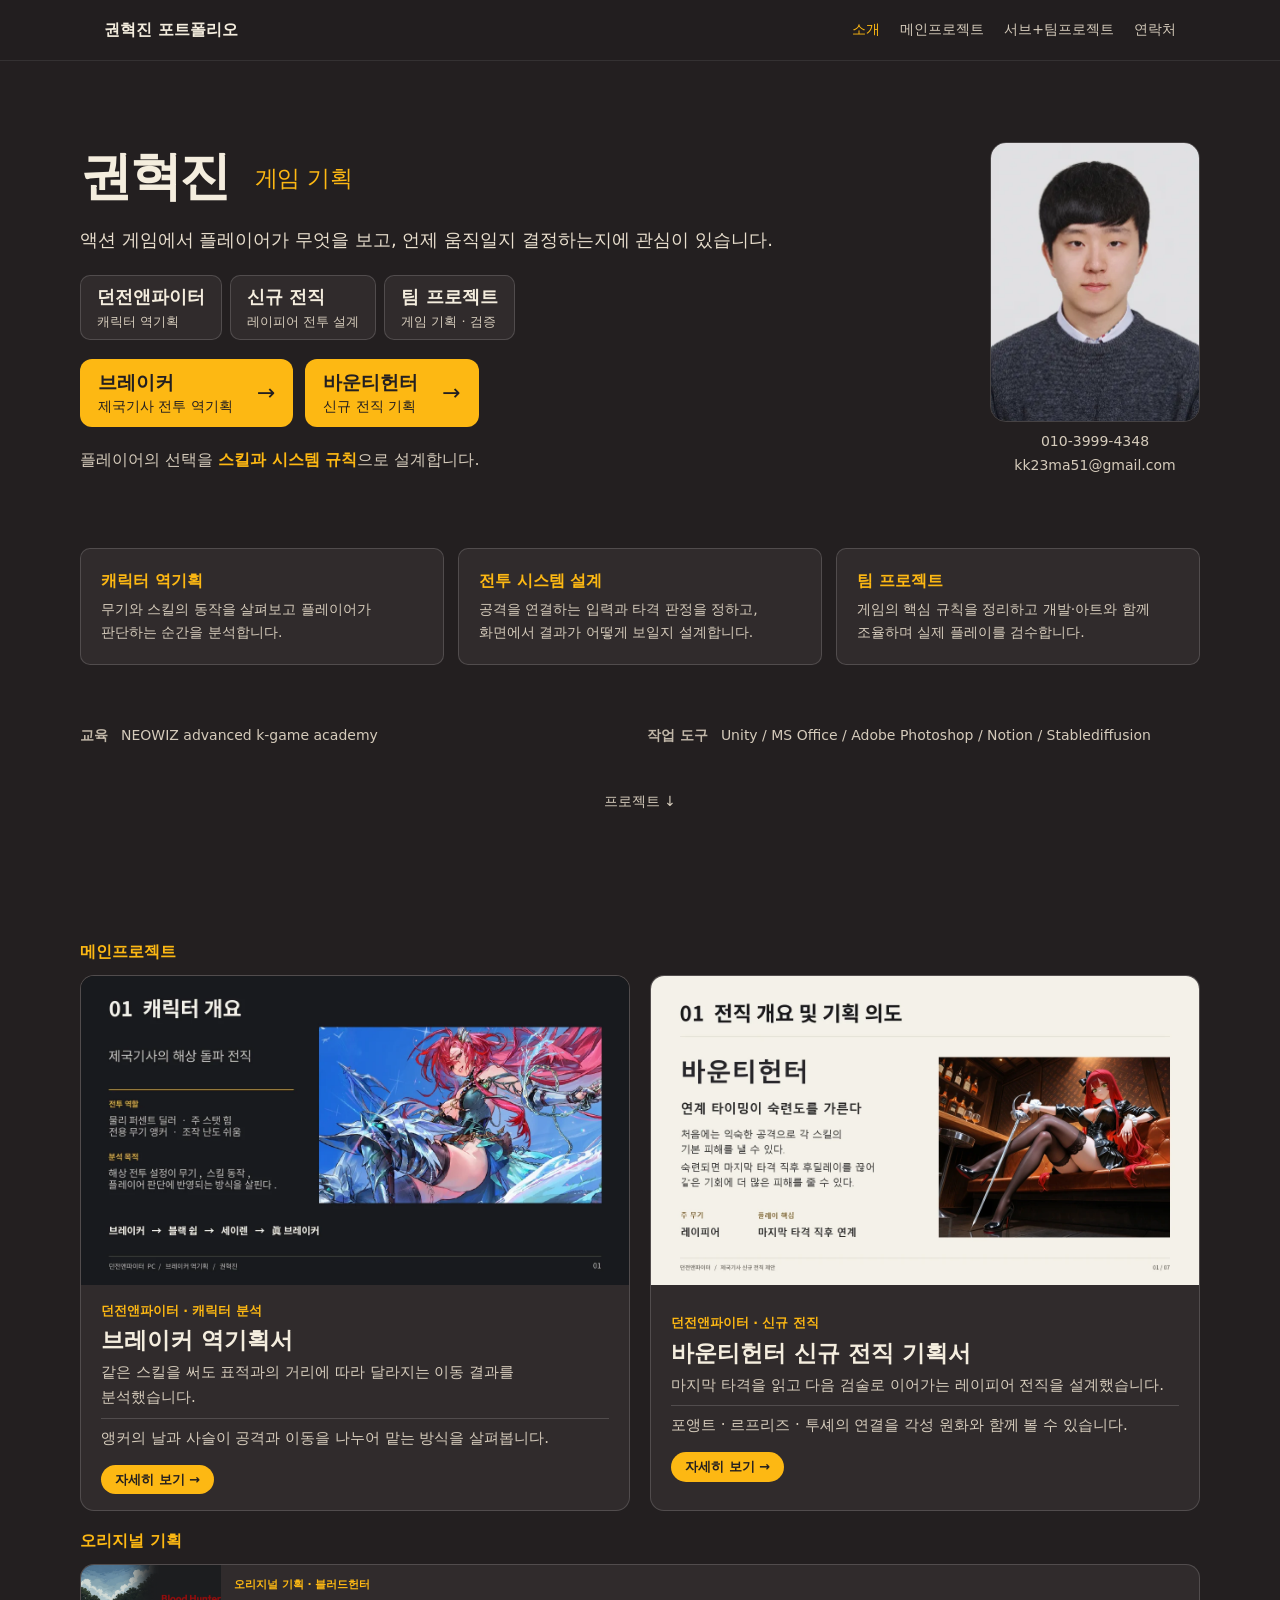
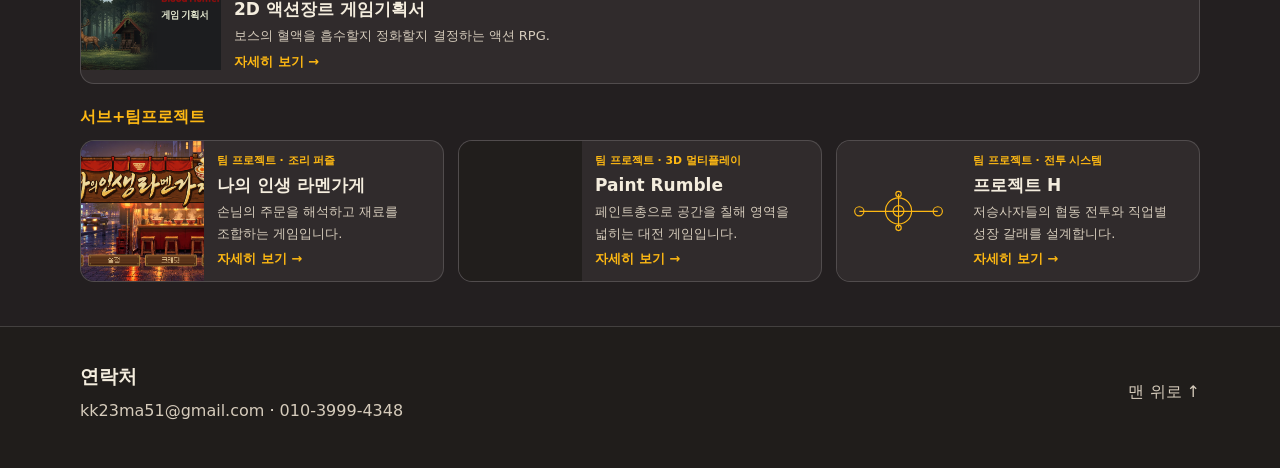
==== commit 3ac9e69a: "Link the Korean portfolio title to the main screen across all pages" ====
--- a/index.html
+++ b/index.html
@@ -1,6 +1,6 @@
 <!doctype html>
 <html lang="ko"><head><meta charset="utf-8"><meta name="viewport" content="width=device-width,initial-scale=1"><meta name="theme-color" content="#231f20"><title>권혁진 | 게임 기획 포트폴리오</title><meta name="description" content="권혁진의 게임 기획 포트폴리오. 던전앤파이터 역기획과 신규 전직 설계, 팀 프로젝트를 살펴보세요."><link rel="icon" href="assets/favicon.svg"><link rel="stylesheet" href="assets/reader-home.css?v=scroll-2"><script defer src="assets/reader-home.js?v=scroll-2"></script></head><body><a class="skip" href="#projects">프로젝트로 이동</a>
-<header class="topbar"><div class="wrap"><a class="brand" href="#profile">Hyukjin Kwon Portfolio</a><nav aria-label="주 메뉴"><a href="#profile">소개</a><a href="#projects">메인프로젝트</a><a href="#team-projects">서브+팀프로젝트</a><a href="#contact">연락처</a></nav></div></header>
+<header class="topbar"><div class="wrap"><a class="brand" href="/game-design-portfolio/#" aria-label="권혁진 포트폴리오 메인으로 이동">권혁진 포트폴리오</a><nav aria-label="주 메뉴"><a href="#profile">소개</a><a href="#projects">메인프로젝트</a><a href="#team-projects">서브+팀프로젝트</a><a href="#contact">연락처</a></nav></div></header>
 <main class="wrap" id="main"><section id="profile" class="screen intro"><div class="hero"><div><h1>권혁진 <span>게임 기획</span></h1><p class="statement">액션 게임에서 플레이어가 무엇을 보고, 언제 움직일지 결정하는지에 관심이 있습니다. </p><ul class="stats"><li><b>던전앤파이터</b>캐릭터 역기획</li><li><b>신규 전직</b>레이피어 전투 설계</li><li><b>팀 프로젝트</b>게임 기획 · 검증</li></ul><div class="ctas"><a href="dnf-breaker.html"><b>브레이커</b><span>제국기사 전투 역기획</span><i>→</i></a><a href="dnf-bounty-hunter.html"><b>바운티헌터</b><span>신규 전직 기획</span><i>→</i></a></div><p class="goal">플레이어의 선택을 <b>스킬과 시스템 규칙</b>으로 설계합니다.</p></div><div class="portrait"><img src="assets/profile-portrait.webp" alt="권혁진 프로필 사진" width="420" height="560"><div class="portrait-contact"><p>010-3999-4348</p><p>kk23ma51@gmail.com</p></div></div></div>
 <div class="skills"><div><b>캐릭터 역기획</b><p>무기와 스킬의 동작을 살펴보고 플레이어가 판단하는 순간을 분석합니다.</p></div><div><b>전투 시스템 설계</b><p>공격을 연결하는 입력과 타격 판정을 정하고, 화면에서 결과가 어떻게 보일지 설계합니다.</p></div><div><b>팀 프로젝트</b><p>게임의 핵심 규칙을 정리하고 개발·아트와 함께 조율하며 실제 플레이를 검수합니다.</p></div></div><div class="background-info"><div><b>교육</b><span>NEOWIZ advanced k-game academy</span></div><div><b>작업 도구</b><span>Unity / MS Office / Adobe Photoshop / Notion / Stablediffusion</span></div></div><a class="down" href="#projects">프로젝트 ↓</a></section>
 <section id="projects" class="screen projects"><h2>메인프로젝트</h2><div class="pair"><a class="card feature" id="breaker" data-card="breaker" href="dnf-breaker.html"><span class="art art-breaker"><img class="" src="assets/slides/breaker-01.webp?v=toc-2" alt="브레이커 역기획서" loading="lazy" decoding="async"></span><span class="cardtext"><small>던전앤파이터 · 캐릭터 분석</small><strong>브레이커 역기획서</strong><span>같은 스킬을 써도 표적과의 거리에 따라 달라지는 이동 결과를 분석했습니다.</span><span class="contribution">앵커의 날과 사슬이 공격과 이동을 나누어 맡는 방식을 살펴봅니다.</span><b class="action">자세히 보기 →</b></span></a><a class="card feature" id="bounty-hunter" data-card="bounty-hunter" href="dnf-bounty-hunter.html"><span class="art art-bounty-hunter"><img class="" src="assets/slides/bounty-01.webp?v=cover-2" alt="바운티헌터 신규 전직 기획서" loading="lazy" decoding="async"></span><span class="cardtext"><small>던전앤파이터 · 신규 전직</small><strong>바운티헌터 신규 전직 기획서</strong><span>마지막 타격을 읽고 다음 검술로 이어가는 레이피어 전직을 설계했습니다.</span><span class="contribution">포앵트 · 르프리즈 · 투셰의 연결을 각성 원화와 함께 볼 수 있습니다.</span><b class="action">자세히 보기 →</b></span></a></div><div class="secondary"><h2>오리지널 기획</h2><a class="card compact" id="blood-hunter" data-card="blood-hunter" href="blood-hunter.html"><span class="art art-blood-hunter"><img class="" src="assets/blood-hunter.png" alt="2D 액션장르 게임기획서" loading="lazy" decoding="async"></span><span class="cardtext"><small>오리지널 기획 · 블러드헌터</small><strong>2D 액션장르 게임기획서</strong><span>보스의 혈액을 흡수할지 정화할지 결정하는 액션 RPG.</span><b class="action">자세히 보기 →</b></span></a></div><h2 id="team-projects">서브+팀프로젝트</h2><div class="trio"><a class="card compact" id="ramen" data-card="ramen" href="ramen.html"><span class="art art-ramen"><img class="" src="assets/ramen.png" alt="나의 인생 라멘가게" loading="lazy" decoding="async"></span><span class="cardtext"><small>팀 프로젝트 · 조리 퍼즐</small><strong>나의 인생 라멘가게</strong><span>손님의 주문을 해석하고 재료를 조합하는 게임입니다.</span><b class="action">자세히 보기 →</b></span></a><a class="card compact" id="paint-rumble" data-card="paint-rumble" href="multiplayer.html"><span class="art art-paint-rumble"><img class="" src="assets/multiplayer.png" alt="Paint Rumble" loading="lazy" decoding="async"></span><span class="cardtext"><small>팀 프로젝트 · 3D 멀티플레이</small><strong>Paint Rumble</strong><span>페인트총으로 공간을 칠해 영역을 넓히는 대전 게임입니다.</span><b class="action">자세히 보기 →</b></span></a><a class="card compact" id="project-h" data-card="project-h" href="project-h.html"><span class="art art-project-h"><span class="schematic"><svg viewBox="0 0 320 180" role="presentation" aria-hidden="true"><path d="M58 92H262M160 47V135"/><circle cx="160" cy="91" r="34"/><circle cx="160" cy="91" r="14"/><circle cx="58" cy="92" r="12"/><circle cx="262" cy="92" r="12"/><circle cx="160" cy="47" r="7"/><circle cx="160" cy="135" r="7"/></svg></span></span><span class="cardtext"><small>팀 프로젝트 · 전투 시스템</small><strong>프로젝트 H</strong><span>저승사자들의 협동 전투와 직업별 성장 갈래를 설계합니다.</span><b class="action">자세히 보기 →</b></span></a></div></section>
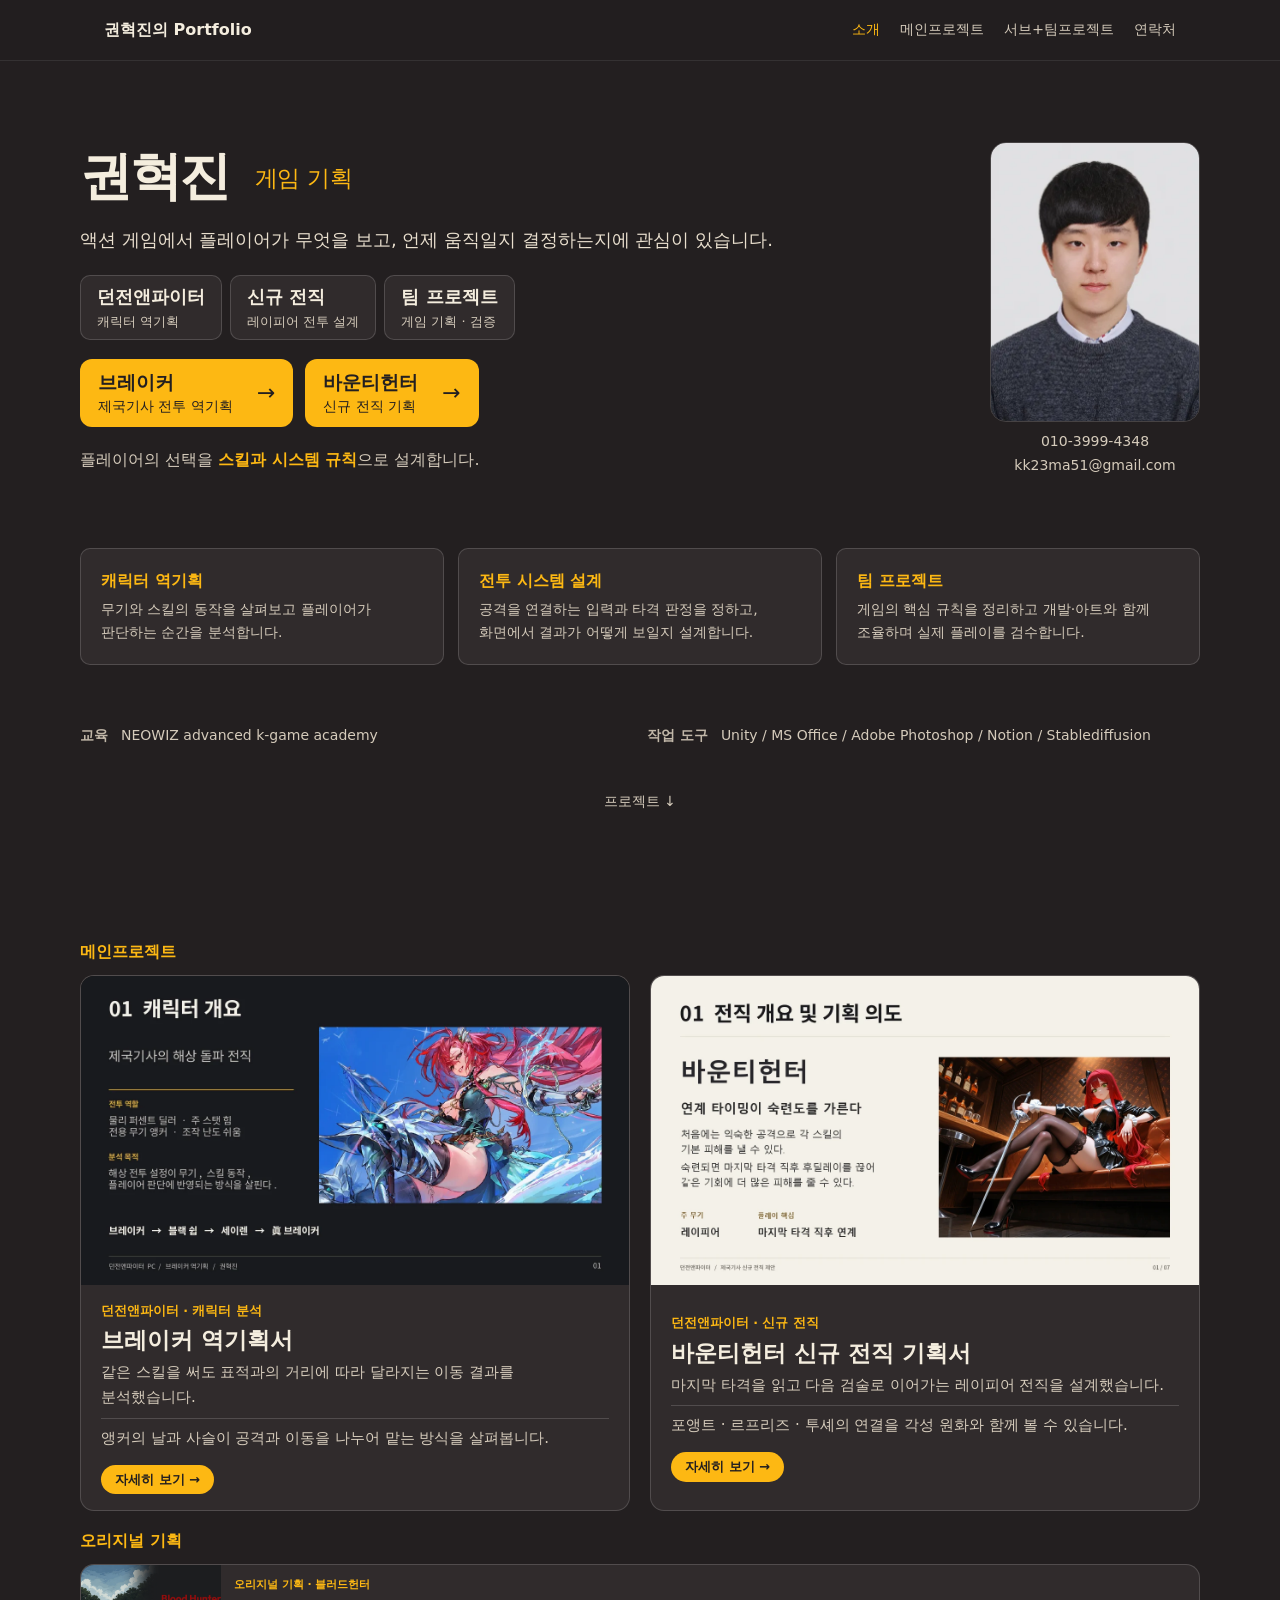
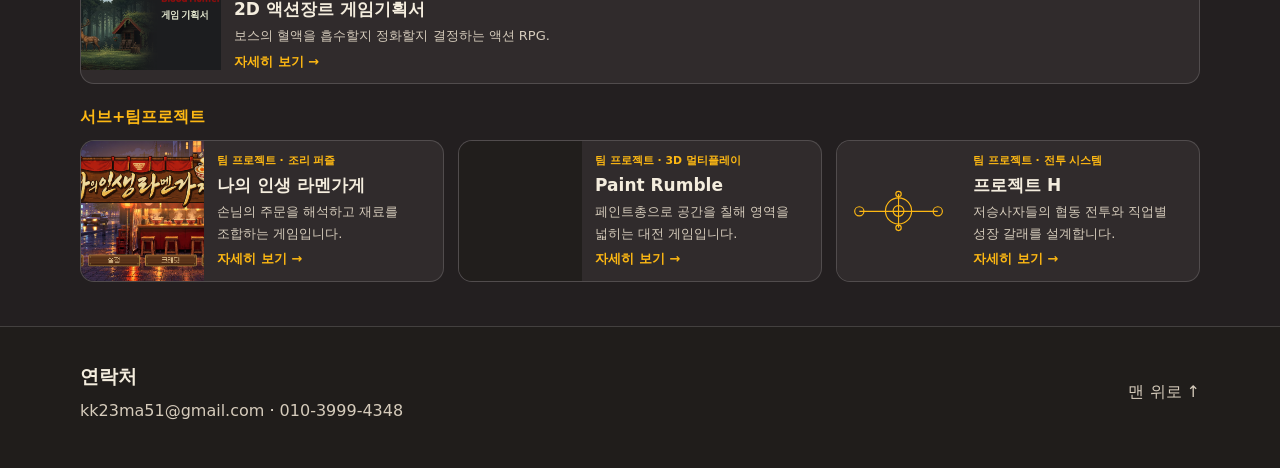
==== commit 882aa530: "Publish selectable project documents with individual image zoom and subtle hover feedback" ====
--- a/index.html
+++ b/index.html
@@ -1,6 +1,6 @@
 <!doctype html>
-<html lang="ko"><head><meta charset="utf-8"><meta name="viewport" content="width=device-width,initial-scale=1"><meta name="theme-color" content="#231f20"><title>권혁진 | 게임 기획 포트폴리오</title><meta name="description" content="권혁진의 게임 기획 포트폴리오. 던전앤파이터 역기획과 신규 전직 설계, 팀 프로젝트를 살펴보세요."><link rel="icon" href="assets/favicon.svg"><link rel="stylesheet" href="assets/reader-home.css?v=scroll-2"><script defer src="assets/reader-home.js?v=scroll-2"></script></head><body><a class="skip" href="#projects">프로젝트로 이동</a>
-<header class="topbar"><div class="wrap"><a class="brand" href="/game-design-portfolio/#" aria-label="권혁진 포트폴리오 메인으로 이동">권혁진 포트폴리오</a><nav aria-label="주 메뉴"><a href="#profile">소개</a><a href="#projects">메인프로젝트</a><a href="#team-projects">서브+팀프로젝트</a><a href="#contact">연락처</a></nav></div></header>
+<html lang="ko"><head><meta charset="utf-8"><meta name="viewport" content="width=device-width,initial-scale=1"><meta name="theme-color" content="#231f20"><title>권혁진 | 게임 기획 포트폴리오</title><meta name="description" content="권혁진의 게임 기획 포트폴리오. 던전앤파이터 역기획과 신규 전직 설계, 팀 프로젝트를 살펴보세요."><link rel="icon" href="assets/favicon.svg"><link rel="stylesheet" href="assets/reader-home.css?v=scroll-2"><script defer src="assets/reader-home.js?v=scroll-2"></script><link rel="stylesheet" href="assets/hover.css?v=1"></head><body><a class="skip" href="#projects">프로젝트로 이동</a>
+<header class="topbar"><div class="wrap"><a class="brand" href="/game-design-portfolio/#" aria-label="권혁진의 Portfolio 메인으로 이동">권혁진의 Portfolio</a><nav aria-label="주 메뉴"><a href="#profile">소개</a><a href="#projects">메인프로젝트</a><a href="#team-projects">서브+팀프로젝트</a><a href="#contact">연락처</a></nav></div></header>
 <main class="wrap" id="main"><section id="profile" class="screen intro"><div class="hero"><div><h1>권혁진 <span>게임 기획</span></h1><p class="statement">액션 게임에서 플레이어가 무엇을 보고, 언제 움직일지 결정하는지에 관심이 있습니다. </p><ul class="stats"><li><b>던전앤파이터</b>캐릭터 역기획</li><li><b>신규 전직</b>레이피어 전투 설계</li><li><b>팀 프로젝트</b>게임 기획 · 검증</li></ul><div class="ctas"><a href="dnf-breaker.html"><b>브레이커</b><span>제국기사 전투 역기획</span><i>→</i></a><a href="dnf-bounty-hunter.html"><b>바운티헌터</b><span>신규 전직 기획</span><i>→</i></a></div><p class="goal">플레이어의 선택을 <b>스킬과 시스템 규칙</b>으로 설계합니다.</p></div><div class="portrait"><img src="assets/profile-portrait.webp" alt="권혁진 프로필 사진" width="420" height="560"><div class="portrait-contact"><p>010-3999-4348</p><p>kk23ma51@gmail.com</p></div></div></div>
 <div class="skills"><div><b>캐릭터 역기획</b><p>무기와 스킬의 동작을 살펴보고 플레이어가 판단하는 순간을 분석합니다.</p></div><div><b>전투 시스템 설계</b><p>공격을 연결하는 입력과 타격 판정을 정하고, 화면에서 결과가 어떻게 보일지 설계합니다.</p></div><div><b>팀 프로젝트</b><p>게임의 핵심 규칙을 정리하고 개발·아트와 함께 조율하며 실제 플레이를 검수합니다.</p></div></div><div class="background-info"><div><b>교육</b><span>NEOWIZ advanced k-game academy</span></div><div><b>작업 도구</b><span>Unity / MS Office / Adobe Photoshop / Notion / Stablediffusion</span></div></div><a class="down" href="#projects">프로젝트 ↓</a></section>
 <section id="projects" class="screen projects"><h2>메인프로젝트</h2><div class="pair"><a class="card feature" id="breaker" data-card="breaker" href="dnf-breaker.html"><span class="art art-breaker"><img class="" src="assets/slides/breaker-01.webp?v=toc-2" alt="브레이커 역기획서" loading="lazy" decoding="async"></span><span class="cardtext"><small>던전앤파이터 · 캐릭터 분석</small><strong>브레이커 역기획서</strong><span>같은 스킬을 써도 표적과의 거리에 따라 달라지는 이동 결과를 분석했습니다.</span><span class="contribution">앵커의 날과 사슬이 공격과 이동을 나누어 맡는 방식을 살펴봅니다.</span><b class="action">자세히 보기 →</b></span></a><a class="card feature" id="bounty-hunter" data-card="bounty-hunter" href="dnf-bounty-hunter.html"><span class="art art-bounty-hunter"><img class="" src="assets/slides/bounty-01.webp?v=cover-2" alt="바운티헌터 신규 전직 기획서" loading="lazy" decoding="async"></span><span class="cardtext"><small>던전앤파이터 · 신규 전직</small><strong>바운티헌터 신규 전직 기획서</strong><span>마지막 타격을 읽고 다음 검술로 이어가는 레이피어 전직을 설계했습니다.</span><span class="contribution">포앵트 · 르프리즈 · 투셰의 연결을 각성 원화와 함께 볼 수 있습니다.</span><b class="action">자세히 보기 →</b></span></a></div><div class="secondary"><h2>오리지널 기획</h2><a class="card compact" id="blood-hunter" data-card="blood-hunter" href="blood-hunter.html"><span class="art art-blood-hunter"><img class="" src="assets/blood-hunter.png" alt="2D 액션장르 게임기획서" loading="lazy" decoding="async"></span><span class="cardtext"><small>오리지널 기획 · 블러드헌터</small><strong>2D 액션장르 게임기획서</strong><span>보스의 혈액을 흡수할지 정화할지 결정하는 액션 RPG.</span><b class="action">자세히 보기 →</b></span></a></div><h2 id="team-projects">서브+팀프로젝트</h2><div class="trio"><a class="card compact" id="ramen" data-card="ramen" href="ramen.html"><span class="art art-ramen"><img class="" src="assets/ramen.png" alt="나의 인생 라멘가게" loading="lazy" decoding="async"></span><span class="cardtext"><small>팀 프로젝트 · 조리 퍼즐</small><strong>나의 인생 라멘가게</strong><span>손님의 주문을 해석하고 재료를 조합하는 게임입니다.</span><b class="action">자세히 보기 →</b></span></a><a class="card compact" id="paint-rumble" data-card="paint-rumble" href="multiplayer.html"><span class="art art-paint-rumble"><img class="" src="assets/multiplayer.png" alt="Paint Rumble" loading="lazy" decoding="async"></span><span class="cardtext"><small>팀 프로젝트 · 3D 멀티플레이</small><strong>Paint Rumble</strong><span>페인트총으로 공간을 칠해 영역을 넓히는 대전 게임입니다.</span><b class="action">자세히 보기 →</b></span></a><a class="card compact" id="project-h" data-card="project-h" href="project-h.html"><span class="art art-project-h"><span class="schematic"><svg viewBox="0 0 320 180" role="presentation" aria-hidden="true"><path d="M58 92H262M160 47V135"/><circle cx="160" cy="91" r="34"/><circle cx="160" cy="91" r="14"/><circle cx="58" cy="92" r="12"/><circle cx="262" cy="92" r="12"/><circle cx="160" cy="47" r="7"/><circle cx="160" cy="135" r="7"/></svg></span></span><span class="cardtext"><small>팀 프로젝트 · 전투 시스템</small><strong>프로젝트 H</strong><span>저승사자들의 협동 전투와 직업별 성장 갈래를 설계합니다.</span><b class="action">자세히 보기 →</b></span></a></div></section>
--- a/assets/hover.css
+++ b/assets/hover.css
@@ -0,0 +1,6 @@
+@media (hover:hover) and (pointer:fine) and (prefers-reduced-motion:no-preference){
+  :where(.brand,.case-brand,.topbar nav a,body>header nav a,.ctas a,.button,.back,.return,.source,.down,.resources a,.document-foot a,.view-source){display:inline-block}
+  :is(.brand,.case-brand,header nav a,.ctas a,.button,.back,.return,.source,.down,.resources a,.document-foot a,.view-source,button:not(:disabled)){transition:translate 150ms ease-out}
+  :is(.brand,.case-brand,header nav a,.ctas a,.button,.back,.return,.source,.down,.resources a,.document-foot a,.view-source,button:not(:disabled)):hover{translate:0 -2px}
+}
+@media (prefers-reduced-motion:reduce),(hover:none){.card:hover{transform:none}}
